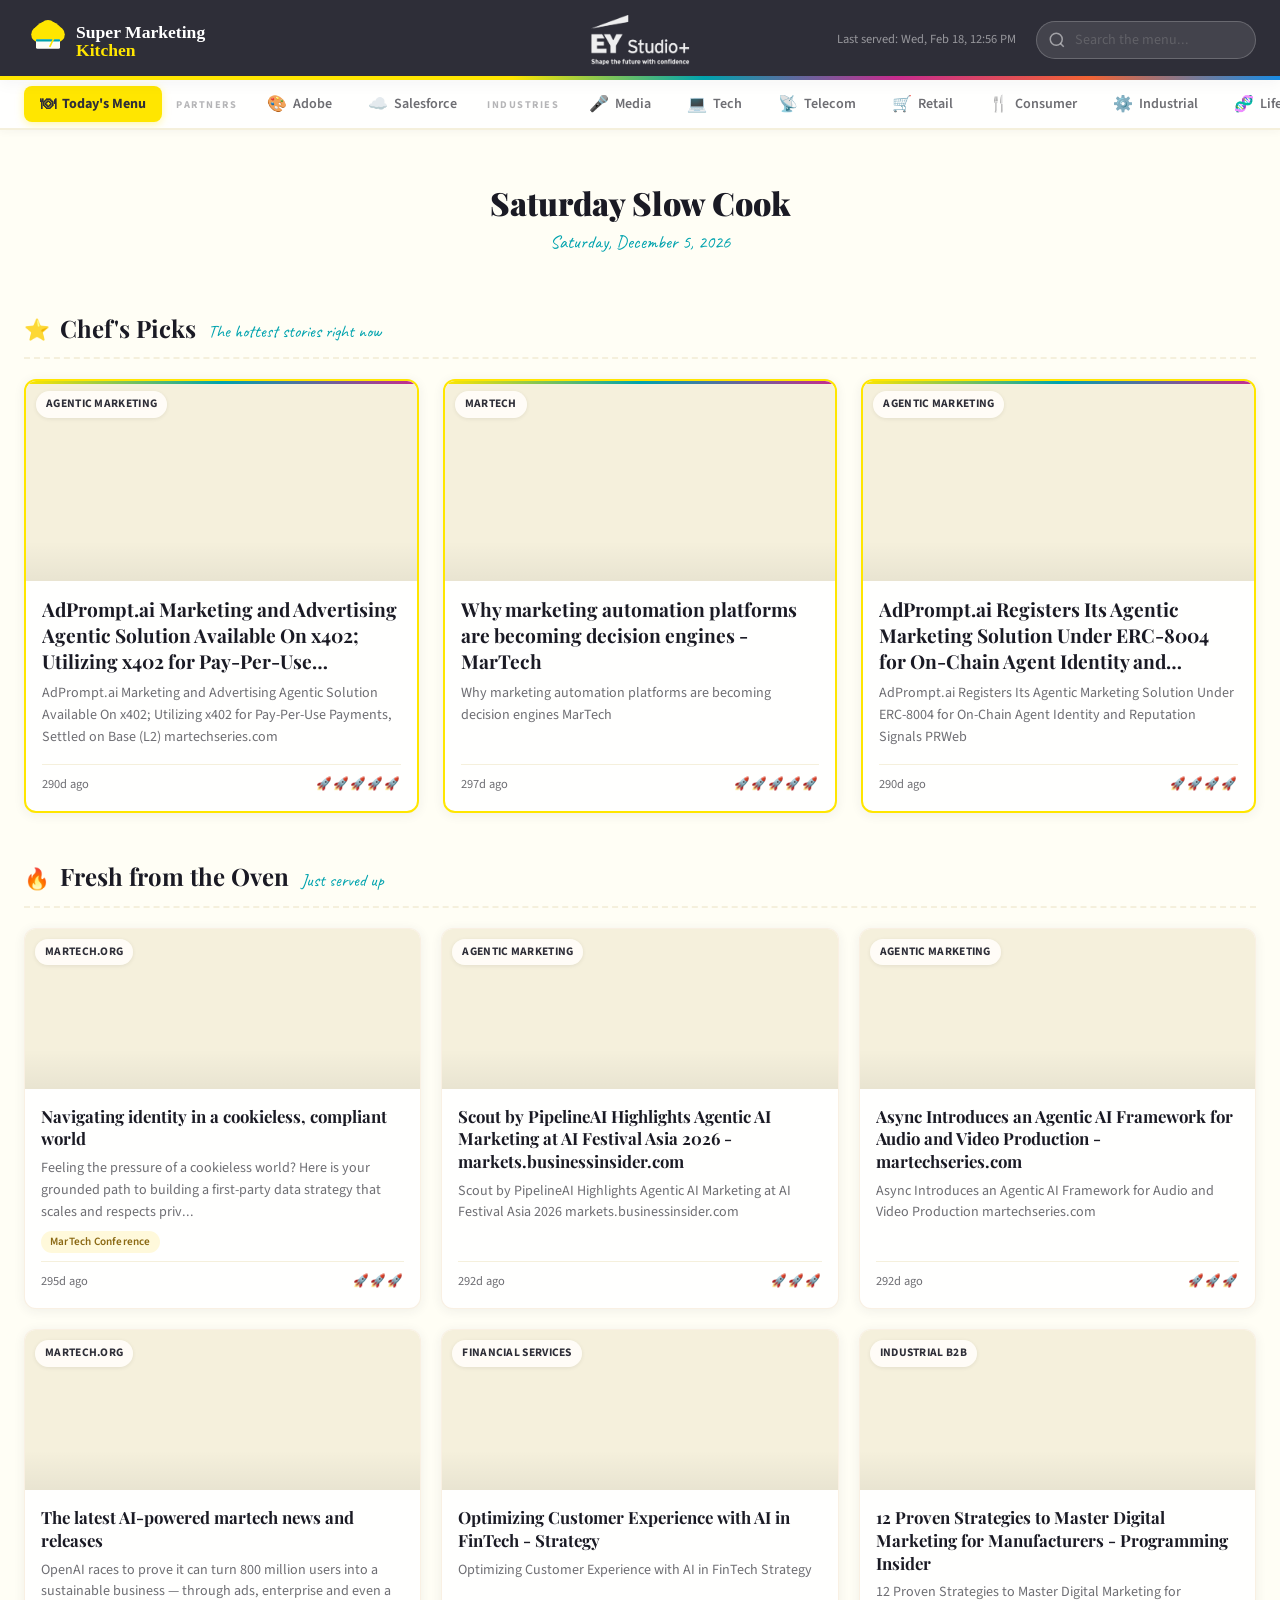
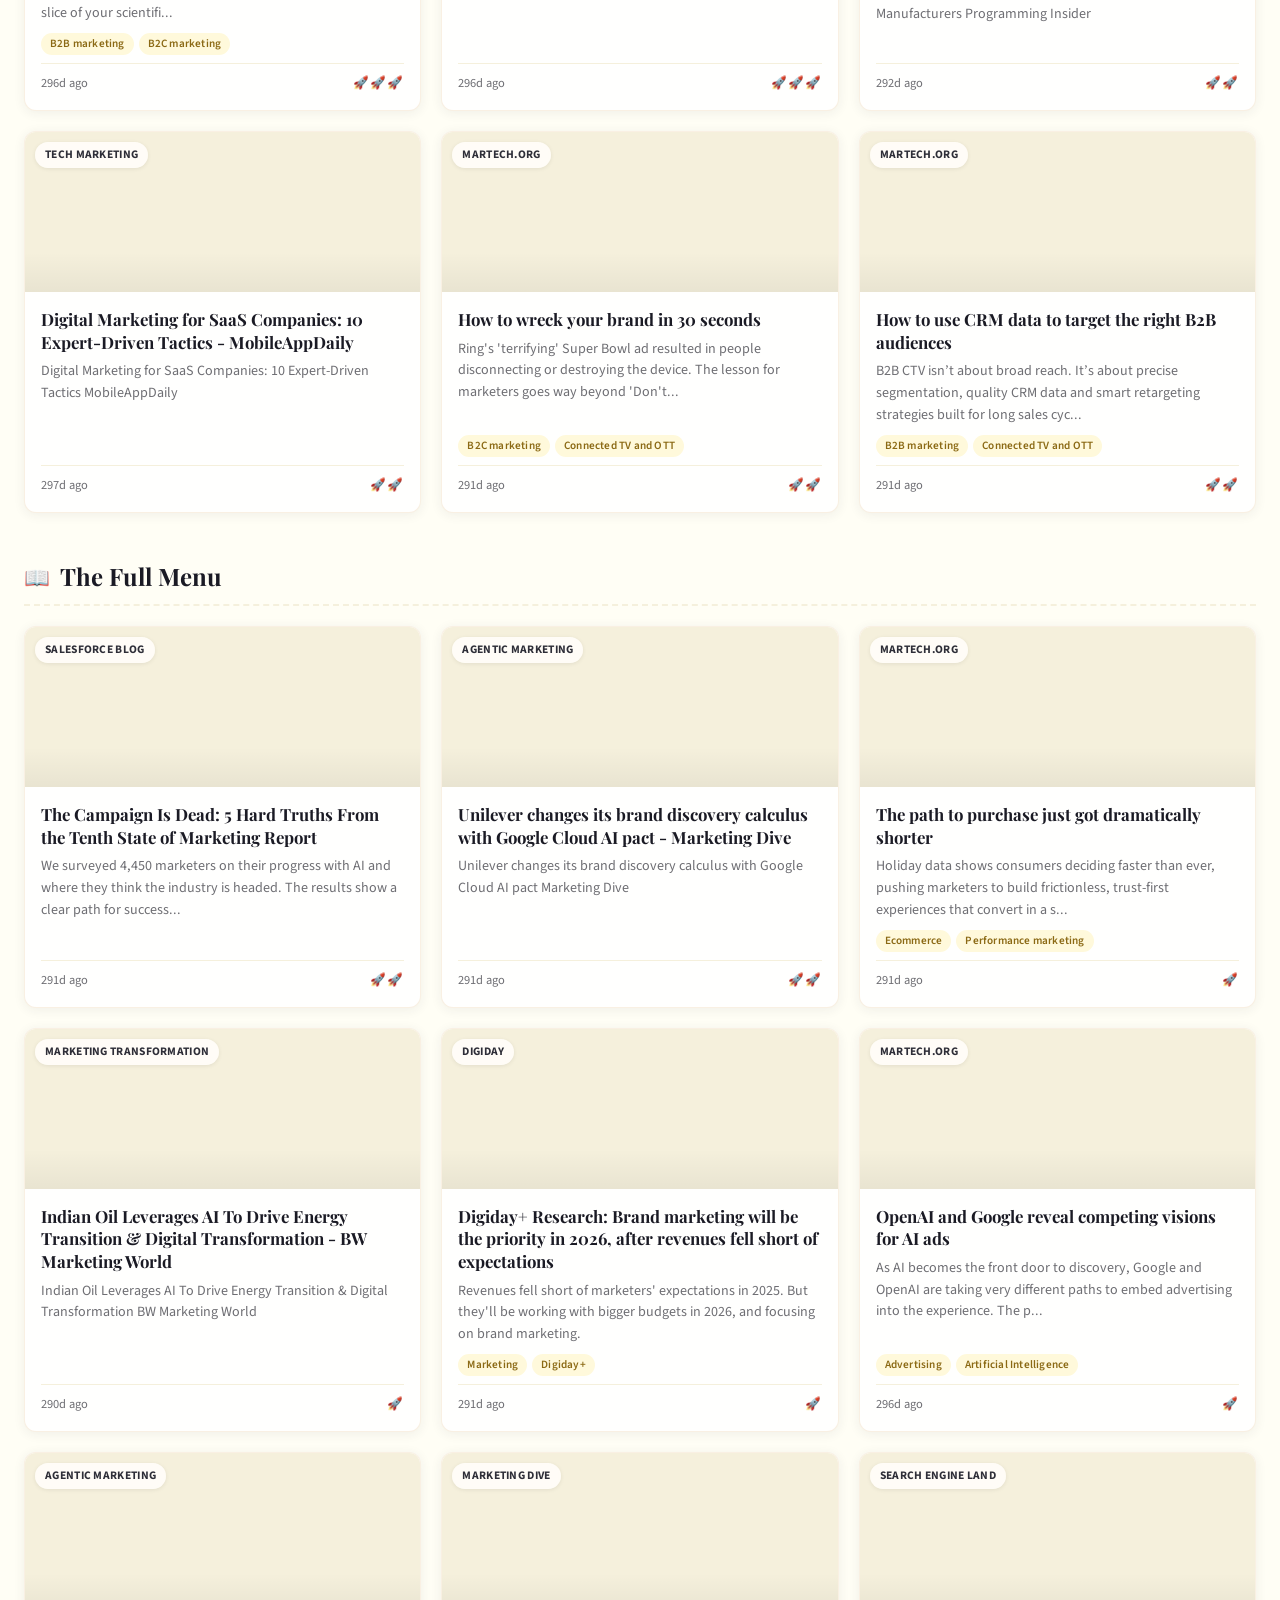
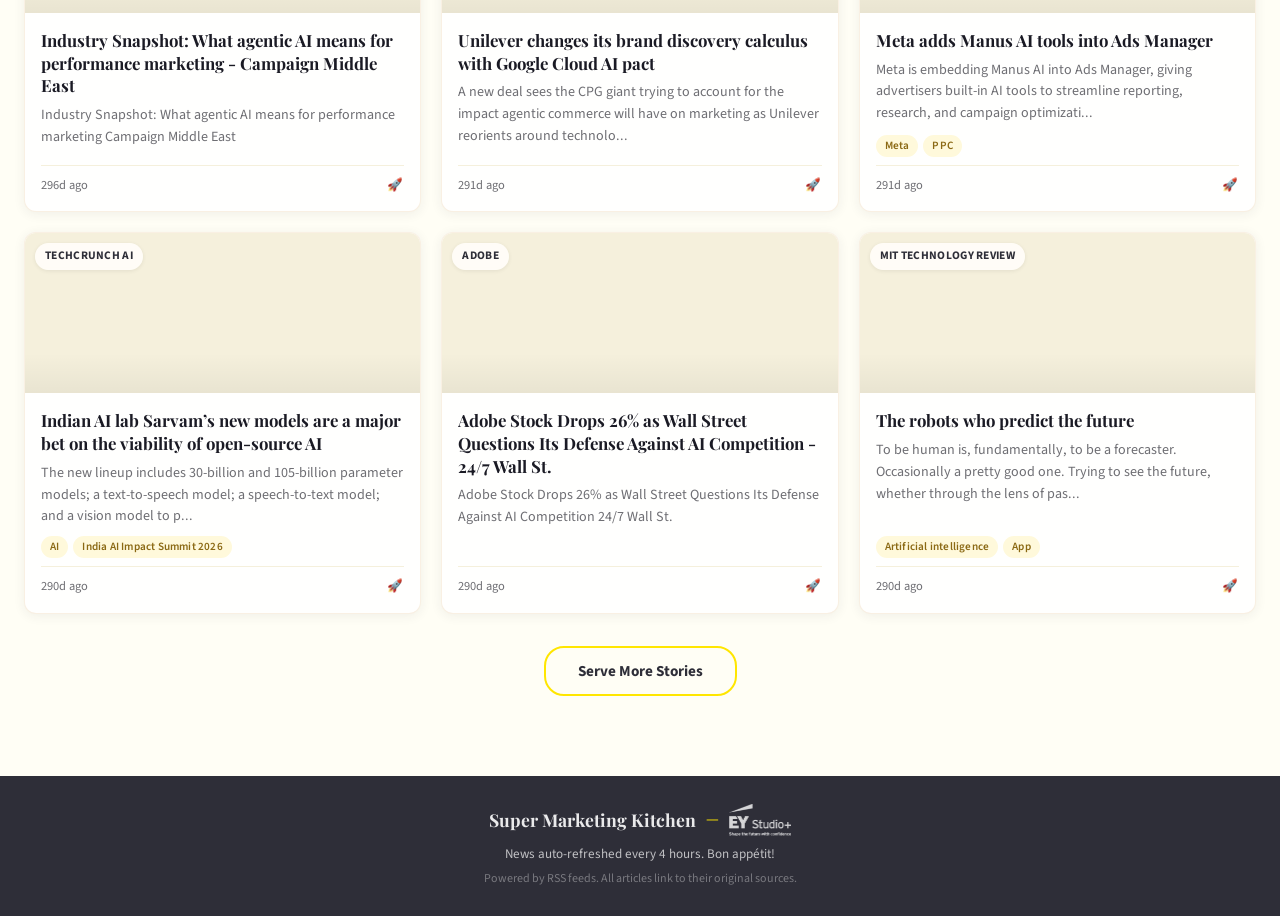
==== index.html @ 3d237e2d "Add EY Studio+ official logo to header and footer Replace text label with the actual EY Studio+ logo" ====
<!DOCTYPE html>
<html lang="en">
<head>
    <meta charset="UTF-8">
    <meta name="viewport" content="width=device-width, initial-scale=1.0">
    <title>Super Marketing Kitchen | EY Studio+ Marketing Transformation</title>
    <meta name="description" content="Fresh marketing, MarTech, AI, and agentic marketing news served daily by EY Studio+.">
    <link rel="stylesheet" href="css/styles.css">
    <link rel="stylesheet" href="css/responsive.css">
    <link rel="icon" href="assets/images/favicon.svg" type="image/svg+xml">
    <link rel="preconnect" href="https://fonts.googleapis.com">
    <link rel="preconnect" href="https://fonts.gstatic.com" crossorigin>
    <link href="https://fonts.googleapis.com/css2?family=Playfair+Display:wght@700;900&family=Source+Sans+3:wght@300;400;600;700&family=Caveat:wght@600&display=swap" rel="stylesheet">
</head>
<body>

    <!-- ─── Header ─── -->
    <header class="kitchen-header">
        <div class="header-inner">
            <div class="logo-area">
                <img src="assets/images/logo.svg" alt="Super Marketing Kitchen" class="logo-img">
            </div>
            <div class="header-center">
                <img src="assets/images/ey-studio-logo.png" alt="EY Studio+ - Shape the future with confidence" class="ey-logo-img">
            </div>
            <div class="header-right">
                <div class="header-meta">
                    <span class="last-updated" id="lastUpdated">Last served: &mdash;</span>
                </div>
                <div class="search-box">
                    <svg class="search-icon" viewBox="0 0 24 24" width="18" height="18" fill="none" stroke="currentColor" stroke-width="2"><circle cx="11" cy="11" r="8"/><line x1="21" y1="21" x2="16.65" y2="16.65"/></svg>
                    <input type="text" id="searchInput" placeholder="Search the menu..." aria-label="Search news">
                </div>
            </div>
        </div>
    </header>

    <!-- ─── Navigation Tabs ─── -->
    <nav class="menu-nav" id="menuNav" role="tablist" aria-label="News sections">
        <div class="nav-scroll-container">
            <button class="menu-tab active" data-tab="main" role="tab" aria-selected="true">
                <span class="tab-icon">&#127869;</span>
                <span class="tab-label">Today's Menu</span>
            </button>

            <div class="tab-divider"><span class="divider-label">Partners</span></div>

            <button class="menu-tab" data-tab="adobe" role="tab" aria-selected="false">
                <span class="tab-icon">&#127912;</span>
                <span class="tab-label">Adobe</span>
            </button>
            <button class="menu-tab" data-tab="salesforce" role="tab" aria-selected="false">
                <span class="tab-icon">&#9729;&#65039;</span>
                <span class="tab-label">Salesforce</span>
            </button>

            <div class="tab-divider"><span class="divider-label">Industries</span></div>

            <button class="menu-tab" data-tab="media" role="tab" aria-selected="false">
                <span class="tab-icon">&#127908;</span>
                <span class="tab-label">Media</span>
            </button>
            <button class="menu-tab" data-tab="tech" role="tab" aria-selected="false">
                <span class="tab-icon">&#128187;</span>
                <span class="tab-label">Tech</span>
            </button>
            <button class="menu-tab" data-tab="telecom" role="tab" aria-selected="false">
                <span class="tab-icon">&#128225;</span>
                <span class="tab-label">Telecom</span>
            </button>
            <button class="menu-tab" data-tab="retail" role="tab" aria-selected="false">
                <span class="tab-icon">&#128722;</span>
                <span class="tab-label">Retail</span>
            </button>
            <button class="menu-tab" data-tab="consumer" role="tab" aria-selected="false">
                <span class="tab-icon">&#127860;</span>
                <span class="tab-label">Consumer</span>
            </button>
            <button class="menu-tab" data-tab="industrial" role="tab" aria-selected="false">
                <span class="tab-icon">&#9881;&#65039;</span>
                <span class="tab-label">Industrial</span>
            </button>
            <button class="menu-tab" data-tab="lifesciences" role="tab" aria-selected="false">
                <span class="tab-icon">&#129516;</span>
                <span class="tab-label">Life Sciences</span>
            </button>
            <button class="menu-tab" data-tab="financial" role="tab" aria-selected="false">
                <span class="tab-icon">&#127974;</span>
                <span class="tab-label">Financial Services</span>
            </button>
        </div>
    </nav>

    <!-- ─── Main Content ─── -->
    <main class="kitchen-main" id="mainContent">
        <!-- Loading State -->
        <div class="loading-state" id="loadingState">
            <div class="loading-animation">
                <div class="pot">
                    <div class="pot-body"></div>
                    <div class="steam steam-1"></div>
                    <div class="steam steam-2"></div>
                    <div class="steam steam-3"></div>
                </div>
                <p class="loading-text">Preparing your news...</p>
            </div>
        </div>

        <!-- Tab Content Panels -->
        <div class="tab-content active" id="content-main" role="tabpanel"></div>
        <div class="tab-content" id="content-media" role="tabpanel"></div>
        <div class="tab-content" id="content-tech" role="tabpanel"></div>
        <div class="tab-content" id="content-telecom" role="tabpanel"></div>
        <div class="tab-content" id="content-retail" role="tabpanel"></div>
        <div class="tab-content" id="content-consumer" role="tabpanel"></div>
        <div class="tab-content" id="content-industrial" role="tabpanel"></div>
        <div class="tab-content" id="content-lifesciences" role="tabpanel"></div>
        <div class="tab-content" id="content-financial" role="tabpanel"></div>
        <div class="tab-content" id="content-adobe" role="tabpanel"></div>
        <div class="tab-content" id="content-salesforce" role="tabpanel"></div>
    </main>

    <!-- ─── Footer ─── -->
    <footer class="kitchen-footer">
        <div class="footer-inner">
            <div class="footer-brand">
                <span class="footer-logo-text">Super Marketing Kitchen</span>
                <span class="footer-divider">&mdash;</span>
                <img src="assets/images/ey-studio-logo.png" alt="EY Studio+" class="footer-ey-logo">
            </div>
            <p class="footer-meta">News auto-refreshed every 4 hours. Bon app&eacute;tit!</p>
            <p class="footer-disclaimer">Powered by RSS feeds. All articles link to their original sources.</p>
        </div>
    </footer>

    <!-- Scripts -->
    <script src="js/news-loader.js"></script>
    <script src="js/news-renderer.js"></script>
    <script src="js/tab-navigation.js"></script>
    <script src="js/search-filter.js"></script>
    <script src="js/app.js"></script>
</body>
</html>
---- css/styles.css ----
/* ═══════════════════════════════════════════════
   THE MARKETING KITCHEN - Design System
   EY Studio+ Marketing Transformation
   ═══════════════════════════════════════════════ */

/* ─── CSS Variables ─── */
:root {
    /* EY Studio+ Multi-Color Palette (Yellow Dominant) */
    --color-ey-yellow:       #FFE600;
    --color-ey-yellow-dark:  #E6CF00;
    --color-ey-yellow-light: #FFF176;
    --color-ey-teal:         #00A3AE;
    --color-ey-magenta:      #C72C8E;
    --color-ey-orange:       #F26334;
    --color-ey-blue:         #188CE5;
    --color-ey-green:        #2CC84D;

    /* Primary (Yellow-led) */
    --color-primary:         #FFE600;
    --color-primary-dark:    #D4BF00;
    --color-primary-hover:   #FFF44F;
    --color-accent:          #F26334;
    --color-accent-alt:      #00A3AE;
    --color-highlight:       #C72C8E;

    /* Neutrals */
    --color-cream:           #FFFEF5;
    --color-cream-dark:      #F5F0DC;
    --color-warm-white:      #FFFFFE;
    --color-warm-gray:       #6E6E73;
    --color-dark:            #2E2E38;
    --color-espresso:        #1A1A24;

    /* EY Dark */
    --color-ey-dark:         #2E2E38;

    /* Functional */
    --color-tag-bg:          #FFF9DB;
    --color-tag-text:        #8B6914;
    --color-tag-teal-bg:     #E0F7F8;
    --color-tag-teal-text:   #007A83;
    --color-tag-magenta-bg:  #FCE4F2;
    --color-tag-magenta-text:#9B1F6E;

    /* Shadows */
    --shadow-card:           0 2px 12px rgba(46, 46, 56, 0.07);
    --shadow-card-hover:     0 8px 28px rgba(46, 46, 56, 0.14);
    --shadow-header:         0 2px 16px rgba(46, 46, 56, 0.05);

    /* Radii */
    --radius-card:           12px;
    --radius-tag:            20px;
    --radius-btn:            8px;

    /* Fonts */
    --font-display:          'Playfair Display', Georgia, 'Times New Roman', serif;
    --font-body:             'Source Sans 3', 'Segoe UI', Roboto, sans-serif;
    --font-accent:           'Caveat', cursive;

    /* Layout */
    --max-width:             1280px;
    --header-height:         80px;
    --nav-height:            52px;
}

/* ─── Reset & Base ─── */
*, *::before, *::after {
    box-sizing: border-box;
    margin: 0;
    padding: 0;
}

html {
    scroll-behavior: smooth;
}

body {
    font-family: var(--font-body);
    font-size: 16px;
    line-height: 1.6;
    color: var(--color-dark);
    background-color: var(--color-cream);
    min-height: 100vh;
    display: flex;
    flex-direction: column;
    -webkit-font-smoothing: antialiased;
    -moz-osx-font-smoothing: grayscale;
}

h1, h2, h3, h4 {
    font-family: var(--font-display);
    font-weight: 700;
    color: var(--color-espresso);
    line-height: 1.3;
}

a {
    color: var(--color-accent);
    text-decoration: none;
}

a:hover {
    text-decoration: underline;
}

img {
    max-width: 100%;
    height: auto;
}

/* ═══════════════════════════════════════════════
   HEADER
   ═══════════════════════════════════════════════ */
.kitchen-header {
    background: var(--color-ey-dark);
    color: white;
    box-shadow: var(--shadow-header);
    position: relative;
    z-index: 200;
}

.kitchen-header::after {
    content: '';
    position: absolute;
    bottom: 0;
    left: 0;
    right: 0;
    height: 4px;
    background: linear-gradient(90deg,
        var(--color-ey-yellow) 0%,
        var(--color-ey-yellow) 40%,
        var(--color-ey-teal) 55%,
        var(--color-ey-magenta) 70%,
        var(--color-ey-orange) 85%,
        var(--color-ey-blue) 100%
    );
}

.header-inner {
    max-width: var(--max-width);
    margin: 0 auto;
    padding: 16px 24px;
    display: flex;
    align-items: center;
    justify-content: space-between;
    gap: 24px;
    position: relative;
}

.logo-area {
    display: flex;
    align-items: center;
    gap: 14px;
    flex-shrink: 0;
}

.logo-img {
    height: 48px;
    width: auto;
}

.site-title {
    font-size: 1.6rem;
    font-weight: 900;
    color: var(--color-ey-yellow);
    letter-spacing: -0.5px;
    white-space: nowrap;
}

.header-center {
    position: absolute;
    left: 50%;
    transform: translateX(-50%);
    display: flex;
    align-items: center;
}

.ey-logo-img {
    height: 50px;
    width: auto;
    filter: brightness(0) invert(1);
    opacity: 0.92;
}

.header-right {
    display: flex;
    align-items: center;
    gap: 20px;
    flex-shrink: 0;
    margin-left: auto;
}

.daily-tagline {
    font-family: var(--font-accent);
    font-size: 1.15rem;
    color: var(--color-ey-yellow-light);
    white-space: nowrap;
}

.header-meta {
    display: flex;
    align-items: center;
}

.last-updated {
    font-size: 0.78rem;
    color: rgba(255, 255, 255, 0.5);
    white-space: nowrap;
}

/* Search Box */
.search-box {
    position: relative;
    display: flex;
    align-items: center;
}

.search-icon {
    position: absolute;
    left: 12px;
    color: var(--color-warm-gray);
    pointer-events: none;
}

.search-box input {
    font-family: var(--font-body);
    font-size: 0.88rem;
    padding: 8px 14px 8px 38px;
    border: 2px solid var(--color-cream-dark);
    border-radius: var(--radius-tag);
    background: var(--color-cream);
    color: white;
    width: 220px;
    outline: none;
    transition: border-color 0.2s ease, width 0.2s ease;
}

.search-box input {
    background: rgba(255, 255, 255, 0.1);
    border: 1.5px solid rgba(255, 255, 255, 0.2);
    color: white;
}

.search-box input:focus {
    border-color: var(--color-ey-yellow);
    background: rgba(255, 255, 255, 0.15);
    width: 280px;
}

.search-box input::placeholder {
    color: rgba(255, 255, 255, 0.5);
}

.search-icon {
    color: rgba(255, 255, 255, 0.5);
}

.search-box input::placeholder {
    color: var(--color-warm-gray);
    opacity: 0.7;
}

/* ═══════════════════════════════════════════════
   TAB NAVIGATION
   ═══════════════════════════════════════════════ */
.menu-nav {
    background: var(--color-warm-white);
    border-bottom: 2px solid var(--color-cream-dark);
    position: sticky;
    top: 0;
    z-index: 100;
    box-shadow: 0 2px 8px rgba(46, 46, 56, 0.04);
}

.nav-scroll-container {
    max-width: var(--max-width);
    margin: 0 auto;
    display: flex;
    align-items: center;
    gap: 4px;
    padding: 6px 24px;
    overflow-x: auto;
    -webkit-overflow-scrolling: touch;
    scrollbar-width: thin;
    scrollbar-color: var(--color-cream-dark) transparent;
}

.nav-scroll-container::-webkit-scrollbar {
    height: 4px;
}

.nav-scroll-container::-webkit-scrollbar-track {
    background: transparent;
}

.nav-scroll-container::-webkit-scrollbar-thumb {
    background: var(--color-cream-dark);
    border-radius: 2px;
}

.menu-tab {
    display: flex;
    align-items: center;
    gap: 6px;
    padding: 8px 16px;
    border: none;
    background: transparent;
    font-family: var(--font-body);
    font-size: 0.88rem;
    font-weight: 600;
    color: var(--color-warm-gray);
    cursor: pointer;
    white-space: nowrap;
    border-radius: var(--radius-btn);
    transition: all 0.2s ease;
    flex-shrink: 0;
}

.menu-tab:hover {
    background: var(--color-cream-dark);
    color: var(--color-dark);
}

.menu-tab.active {
    background: var(--color-ey-yellow);
    color: var(--color-ey-dark);
    box-shadow: 0 2px 8px rgba(255, 230, 0, 0.35);
    font-weight: 700;
}

.tab-icon {
    font-size: 1rem;
    line-height: 1;
}

.tab-divider {
    padding: 0 10px;
    flex-shrink: 0;
}

.divider-label {
    font-size: 0.65rem;
    text-transform: uppercase;
    letter-spacing: 1.5px;
    color: var(--color-warm-gray);
    opacity: 0.5;
    font-weight: 700;
}

/* ═══════════════════════════════════════════════
   MAIN CONTENT
   ═══════════════════════════════════════════════ */
.kitchen-main {
    max-width: var(--max-width);
    margin: 0 auto;
    padding: 32px 24px;
    flex: 1;
    width: 100%;
}

.tab-content {
    display: none;
}

.tab-content.active {
    display: block;
    animation: fadeIn 0.3s ease;
}

@keyframes fadeIn {
    from { opacity: 0; transform: translateY(8px); }
    to   { opacity: 1; transform: translateY(0); }
}

/* ─── Section Titles ─── */
.menu-section {
    margin-bottom: 48px;
}

.section-header {
    display: flex;
    align-items: baseline;
    gap: 12px;
    margin-bottom: 20px;
    padding-bottom: 12px;
    border-bottom: 2px dashed var(--color-cream-dark);
}

.section-title {
    font-family: var(--font-display);
    font-size: 1.5rem;
    font-weight: 700;
    color: var(--color-espresso);
    display: flex;
    align-items: center;
    gap: 10px;
}

.section-icon {
    font-size: 1.3rem;
}

.section-subtitle {
    font-family: var(--font-accent);
    font-size: 1.1rem;
    color: var(--color-ey-teal);
}

/* ═══════════════════════════════════════════════
   RECIPE CARDS
   ═══════════════════════════════════════════════ */

/* ─── Grids ─── */
.specials-grid {
    display: grid;
    grid-template-columns: repeat(3, 1fr);
    gap: 24px;
}

.news-grid {
    display: grid;
    grid-template-columns: repeat(3, 1fr);
    gap: 20px;
}

/* ─── Card Base ─── */
.recipe-card {
    background: var(--color-warm-white);
    border-radius: var(--radius-card);
    overflow: hidden;
    box-shadow: var(--shadow-card);
    cursor: pointer;
    transition: transform 0.25s ease, box-shadow 0.25s ease;
    display: flex;
    flex-direction: column;
    border: 1px solid rgba(245, 230, 211, 0.6);
    position: relative;
}

.recipe-card:hover {
    transform: translateY(-4px);
    box-shadow: var(--shadow-card-hover);
}

.recipe-card:active {
    transform: translateY(-2px);
}

/* ─── Featured Card ─── */
.recipe-card--featured {
    border: 2px solid var(--color-ey-yellow);
}

.recipe-card--featured .card-image {
    height: 200px;
}

.recipe-card--featured .card-title {
    font-size: 1.2rem;
}

.recipe-card--featured::before {
    content: '';
    position: absolute;
    top: 0;
    left: 0;
    right: 0;
    height: 3px;
    background: linear-gradient(90deg, var(--color-ey-yellow), var(--color-ey-teal), var(--color-ey-magenta));
    z-index: 1;
}

/* ─── Card Image ─── */
.card-image {
    height: 160px;
    background-size: cover;
    background-position: center;
    background-color: var(--color-cream-dark);
    position: relative;
    overflow: hidden;
}

.card-image::after {
    content: '';
    position: absolute;
    bottom: 0;
    left: 0;
    right: 0;
    height: 40px;
    background: linear-gradient(transparent, rgba(0, 0, 0, 0.05));
}

/* Gradient fallback for missing images */
.card-image--gradient {
    display: flex;
    align-items: center;
    justify-content: center;
}

.card-image-initial {
    font-family: var(--font-display);
    font-size: 2.5rem;
    font-weight: 900;
    color: rgba(255, 255, 255, 0.35);
    text-transform: uppercase;
    z-index: 1;
}

/* Source badge */
.card-source-badge {
    position: absolute;
    top: 10px;
    left: 10px;
    background: rgba(255, 253, 249, 0.92);
    backdrop-filter: blur(4px);
    color: var(--color-dark);
    padding: 4px 10px;
    border-radius: var(--radius-tag);
    font-size: 0.72rem;
    font-weight: 700;
    text-transform: uppercase;
    letter-spacing: 0.3px;
    box-shadow: 0 1px 4px rgba(0, 0, 0, 0.08);
    z-index: 2;
}

/* ─── Card Body ─── */
.card-body {
    padding: 16px;
    flex: 1;
    display: flex;
    flex-direction: column;
    gap: 8px;
}

.card-title {
    font-family: var(--font-display);
    font-size: 1.05rem;
    font-weight: 700;
    line-height: 1.35;
    color: var(--color-espresso);
    display: -webkit-box;
    -webkit-line-clamp: 3;
    -webkit-box-orient: vertical;
    overflow: hidden;
}

.card-summary {
    font-size: 0.88rem;
    color: var(--color-warm-gray);
    line-height: 1.55;
    display: -webkit-box;
    -webkit-line-clamp: 3;
    -webkit-box-orient: vertical;
    overflow: hidden;
    flex: 1;
}

/* ─── Card Meta ─── */
.card-meta {
    display: flex;
    justify-content: space-between;
    align-items: center;
    padding-top: 10px;
    border-top: 1px solid var(--color-cream-dark);
    font-size: 0.78rem;
    color: var(--color-warm-gray);
    margin-top: auto;
}

.card-time {
    display: flex;
    align-items: center;
    gap: 4px;
}

.card-spice {
    letter-spacing: 1px;
}

/* ─── Tags ─── */
.card-tags {
    display: flex;
    gap: 5px;
    flex-wrap: wrap;
}

.tag {
    background: var(--color-tag-bg);
    color: var(--color-tag-text);
    padding: 2px 9px;
    border-radius: var(--radius-tag);
    font-size: 0.7rem;
    font-weight: 600;
    letter-spacing: 0.2px;
}

/* ═══════════════════════════════════════════════
   STATES
   ═══════════════════════════════════════════════ */

/* Loading */
.loading-state {
    display: flex;
    flex-direction: column;
    align-items: center;
    justify-content: center;
    padding: 80px 20px;
}

.loading-animation {
    text-align: center;
}

.pot {
    position: relative;
    display: inline-block;
    margin-bottom: 20px;
}

.pot-body {
    width: 60px;
    height: 40px;
    background: var(--color-ey-dark);
    border-radius: 0 0 20px 20px;
    position: relative;
    margin: 0 auto;
}

.pot-body::before {
    content: '';
    position: absolute;
    top: -4px;
    left: -6px;
    right: -6px;
    height: 8px;
    background: var(--color-ey-dark);
    border-radius: 4px;
}

.pot-body::after {
    content: '';
    position: absolute;
    right: -14px;
    top: 6px;
    width: 12px;
    height: 16px;
    border: 3px solid var(--color-ey-dark);
    border-left: none;
    border-radius: 0 8px 8px 0;
}

/* Steam animation */
.steam {
    position: absolute;
    width: 6px;
    height: 20px;
    background: var(--color-cream-dark);
    border-radius: 50%;
    opacity: 0;
    animation: steamRise 2s ease-in-out infinite;
}

.steam-1 {
    left: 18px;
    top: -20px;
    animation-delay: 0s;
}

.steam-2 {
    left: 28px;
    top: -20px;
    animation-delay: 0.5s;
}

.steam-3 {
    left: 38px;
    top: -20px;
    animation-delay: 1s;
}

@keyframes steamRise {
    0%   { opacity: 0; transform: translateY(0) scaleX(1); }
    25%  { opacity: 0.7; }
    50%  { opacity: 0.4; transform: translateY(-20px) scaleX(1.5); }
    100% { opacity: 0; transform: translateY(-40px) scaleX(2); }
}

.loading-text {
    font-family: var(--font-accent);
    font-size: 1.3rem;
    color: var(--color-warm-gray);
}

/* Empty State */
.empty-state {
    text-align: center;
    padding: 80px 20px;
}

.empty-icon {
    font-size: 3rem;
    display: block;
    margin-bottom: 16px;
    opacity: 0.5;
}

.empty-state p {
    font-size: 1.05rem;
    color: var(--color-warm-gray);
    max-width: 400px;
    margin: 0 auto;
}

/* Error State */
.error-state {
    text-align: center;
    padding: 80px 20px;
}

.error-state h2 {
    font-family: var(--font-display);
    font-size: 1.6rem;
    color: var(--color-accent);
    margin-bottom: 8px;
}

.error-state p {
    font-size: 1rem;
    color: var(--color-warm-gray);
    margin-bottom: 20px;
}

.error-state button,
.retry-btn {
    font-family: var(--font-body);
    font-size: 0.9rem;
    font-weight: 600;
    padding: 10px 24px;
    border: 2px solid var(--color-ey-yellow);
    background: transparent;
    color: var(--color-dark);
    border-radius: var(--radius-btn);
    cursor: pointer;
    transition: all 0.2s ease;
}

.error-state button:hover,
.retry-btn:hover {
    background: var(--color-ey-yellow);
    color: var(--color-ey-dark);
}

/* ═══════════════════════════════════════════════
   LOAD MORE BUTTON
   ═══════════════════════════════════════════════ */
.load-more-btn {
    display: block;
    margin: 32px auto 0;
    font-family: var(--font-body);
    font-size: 0.95rem;
    font-weight: 700;
    padding: 12px 32px;
    border: 2px solid var(--color-ey-yellow);
    background: transparent;
    color: var(--color-dark);
    border-radius: var(--radius-tag);
    cursor: pointer;
    transition: all 0.2s ease;
}

.load-more-btn:hover {
    background: var(--color-ey-yellow);
    color: var(--color-ey-dark);
    box-shadow: 0 4px 16px rgba(255, 230, 0, 0.35);
}

/* ═══════════════════════════════════════════════
   SEARCH RESULTS OVERLAY
   ═══════════════════════════════════════════════ */
.search-results-header {
    display: flex;
    align-items: center;
    justify-content: space-between;
    margin-bottom: 24px;
    padding: 12px 16px;
    background: var(--color-warm-white);
    border-radius: var(--radius-btn);
    border-left: 4px solid var(--color-ey-yellow);
}

.search-results-header h2 {
    font-size: 1.1rem;
    font-weight: 600;
    font-family: var(--font-body);
    color: var(--color-ey-dark);
}

.search-results-header span {
    color: var(--color-ey-teal);
    font-weight: 700;
}

.clear-search-btn {
    font-family: var(--font-body);
    font-size: 0.82rem;
    font-weight: 600;
    padding: 6px 14px;
    border: 1px solid var(--color-cream-dark);
    background: var(--color-cream);
    color: var(--color-warm-gray);
    border-radius: var(--radius-tag);
    cursor: pointer;
    transition: all 0.15s ease;
}

.clear-search-btn:hover {
    border-color: var(--color-highlight);
    color: var(--color-highlight);
}

/* Highlight matched text */
mark {
    background: rgba(245, 200, 66, 0.35);
    color: inherit;
    padding: 1px 2px;
    border-radius: 2px;
}

/* ═══════════════════════════════════════════════
   FOOTER
   ═══════════════════════════════════════════════ */
.kitchen-footer {
    background: var(--color-ey-dark);
    color: rgba(255, 255, 255, 0.7);
    margin-top: auto;
}

.footer-inner {
    max-width: var(--max-width);
    margin: 0 auto;
    padding: 28px 24px;
    text-align: center;
}

.footer-brand {
    display: flex;
    align-items: center;
    justify-content: center;
    gap: 10px;
    margin-bottom: 8px;
    flex-wrap: wrap;
}

.footer-logo-text {
    font-family: var(--font-display);
    font-size: 1.1rem;
    font-weight: 700;
    color: rgba(255, 255, 255, 0.9);
}

.footer-divider {
    color: var(--color-ey-yellow);
}

.footer-ey {
    font-size: 0.85rem;
    font-weight: 600;
    color: var(--color-ey-yellow);
}

.footer-ey-logo {
    height: 32px;
    width: auto;
    filter: brightness(0) invert(1);
    opacity: 0.8;
    vertical-align: middle;
}

.footer-meta {
    font-size: 0.82rem;
    margin-bottom: 4px;
}

.footer-disclaimer {
    font-size: 0.75rem;
    opacity: 0.5;
}

/* ═══════════════════════════════════════════════
   UTILITY CLASSES
   ═══════════════════════════════════════════════ */
.sr-only {
    position: absolute;
    width: 1px;
    height: 1px;
    padding: 0;
    margin: -1px;
    overflow: hidden;
    clip: rect(0, 0, 0, 0);
    white-space: nowrap;
    border: 0;
}

/* Day-of-week hero banner on main tab */
.daily-hero {
    text-align: center;
    margin-bottom: 36px;
    padding: 20px;
}

.daily-hero-title {
    font-family: var(--font-display);
    font-size: 2rem;
    font-weight: 900;
    color: var(--color-espresso);
    margin-bottom: 4px;
}

.daily-hero-date {
    font-family: var(--font-accent);
    font-size: 1.15rem;
    color: var(--color-ey-teal);
}
---- css/responsive.css ----
/* ═══════════════════════════════════════════════
   THE MARKETING KITCHEN - Responsive Styles
   ═══════════════════════════════════════════════ */

/* ─── Large Desktop (1280px+) ─── */
/* Default styles handle this */

/* ─── Desktop (1024px - 1279px) ─── */
@media (max-width: 1279px) {
    .specials-grid {
        gap: 20px;
    }

    .news-grid {
        gap: 16px;
    }
}

/* ─── Tablet (768px - 1023px) ─── */
@media (max-width: 1023px) {
    .header-inner {
        padding: 12px 20px;
    }

    .logo-img {
        height: 40px;
    }

    .ey-logo-img {
        height: 40px;
    }

    .site-title {
        font-size: 1.3rem;
    }

    .daily-tagline {
        display: none;
    }

    .specials-grid {
        grid-template-columns: repeat(2, 1fr);
        gap: 18px;
    }

    .specials-grid .recipe-card:nth-child(3) {
        grid-column: 1 / -1;
    }

    .specials-grid .recipe-card:nth-child(3) .card-image {
        height: 180px;
    }

    .news-grid {
        grid-template-columns: repeat(2, 1fr);
        gap: 16px;
    }

    .kitchen-main {
        padding: 24px 20px;
    }

    .daily-hero-title {
        font-size: 1.6rem;
    }
}

/* ─── Small Tablet / Large Phone (640px - 767px) ─── */
@media (max-width: 767px) {
    .header-inner {
        flex-direction: column;
        gap: 12px;
        padding: 12px 16px;
    }

    .logo-area {
        width: 100%;
        justify-content: center;
    }

    .header-center {
        position: static;
        transform: none;
    }

    .ey-logo-img {
        height: 36px;
    }

    .header-right {
        width: 100%;
        justify-content: center;
        flex-wrap: wrap;
        gap: 12px;
    }

    .search-box input {
        width: 200px;
    }

    .search-box input:focus {
        width: 240px;
    }

    .nav-scroll-container {
        padding: 6px 16px;
    }

    .menu-tab {
        padding: 7px 12px;
        font-size: 0.82rem;
    }

    .tab-icon {
        font-size: 0.9rem;
    }

    .specials-grid {
        grid-template-columns: 1fr;
        gap: 16px;
    }

    .specials-grid .recipe-card:nth-child(3) {
        grid-column: auto;
    }

    .news-grid {
        grid-template-columns: repeat(2, 1fr);
        gap: 14px;
    }

    .kitchen-main {
        padding: 20px 16px;
    }

    .menu-section {
        margin-bottom: 36px;
    }

    .section-title {
        font-size: 1.3rem;
    }

    .daily-hero-title {
        font-size: 1.4rem;
    }

    .card-image {
        height: 140px;
    }

    .recipe-card--featured .card-image {
        height: 170px;
    }
}

/* ─── Mobile (< 640px) ─── */
@media (max-width: 639px) {
    .site-title {
        font-size: 1.15rem;
    }

    .site-subtitle {
        font-size: 0.7rem;
    }

    .logo-img {
        height: 36px;
    }

    .ey-logo-img {
        height: 30px;
    }

    .search-box input {
        width: 180px;
        font-size: 0.82rem;
        padding: 7px 12px 7px 34px;
    }

    .search-box input:focus {
        width: 220px;
    }

    .news-grid {
        grid-template-columns: 1fr;
    }

    .card-image {
        height: 160px;
    }

    .recipe-card--featured .card-image {
        height: 180px;
    }

    .recipe-card--featured .card-title {
        font-size: 1.1rem;
    }

    .card-body {
        padding: 14px;
    }

    .card-title {
        font-size: 1rem;
    }

    .card-summary {
        font-size: 0.85rem;
    }

    .section-title {
        font-size: 1.15rem;
    }

    .section-header {
        flex-direction: column;
        gap: 4px;
    }

    .daily-hero {
        padding: 12px;
        margin-bottom: 24px;
    }

    .daily-hero-title {
        font-size: 1.25rem;
    }

    .daily-hero-date {
        font-size: 1rem;
    }

    .load-more-btn {
        width: 100%;
        padding: 14px;
    }

    .footer-brand {
        flex-direction: column;
        gap: 4px;
    }

    .footer-divider {
        display: none;
    }

    .search-results-header {
        flex-direction: column;
        gap: 8px;
        text-align: center;
    }
}
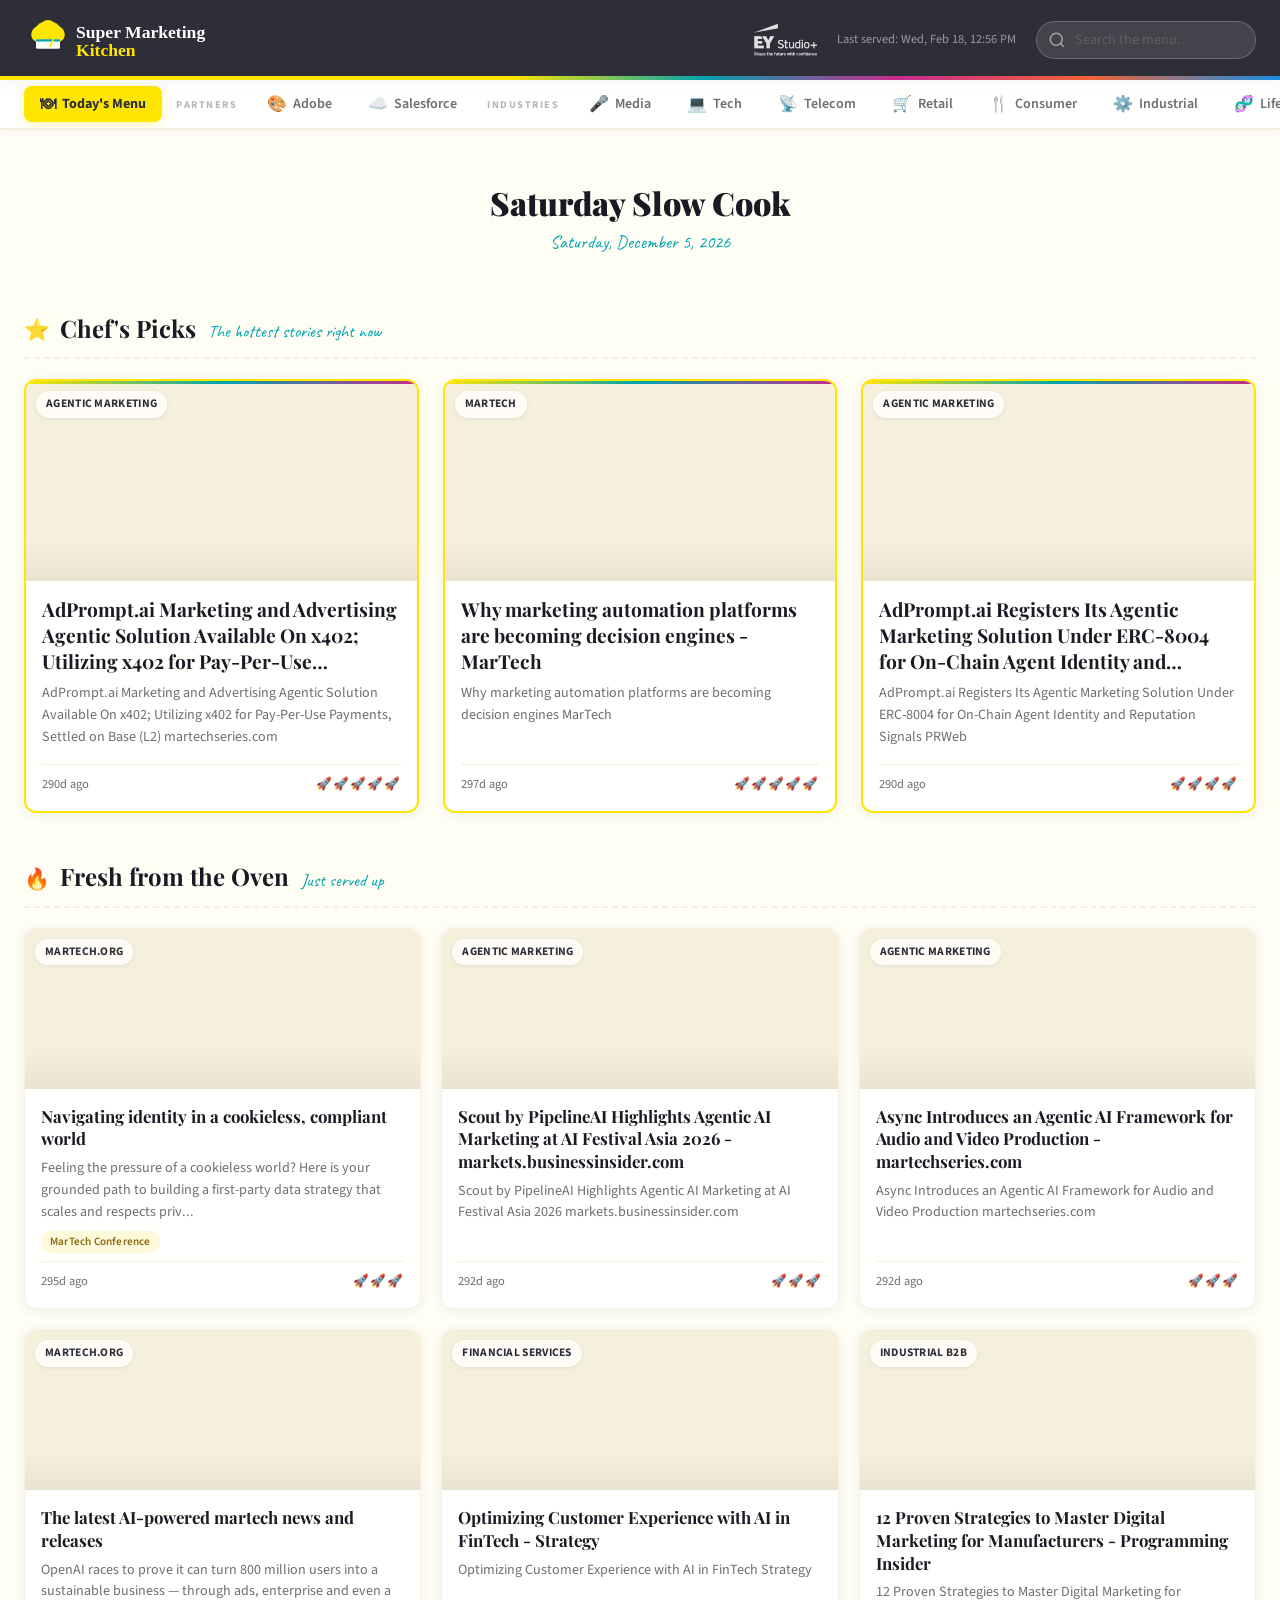
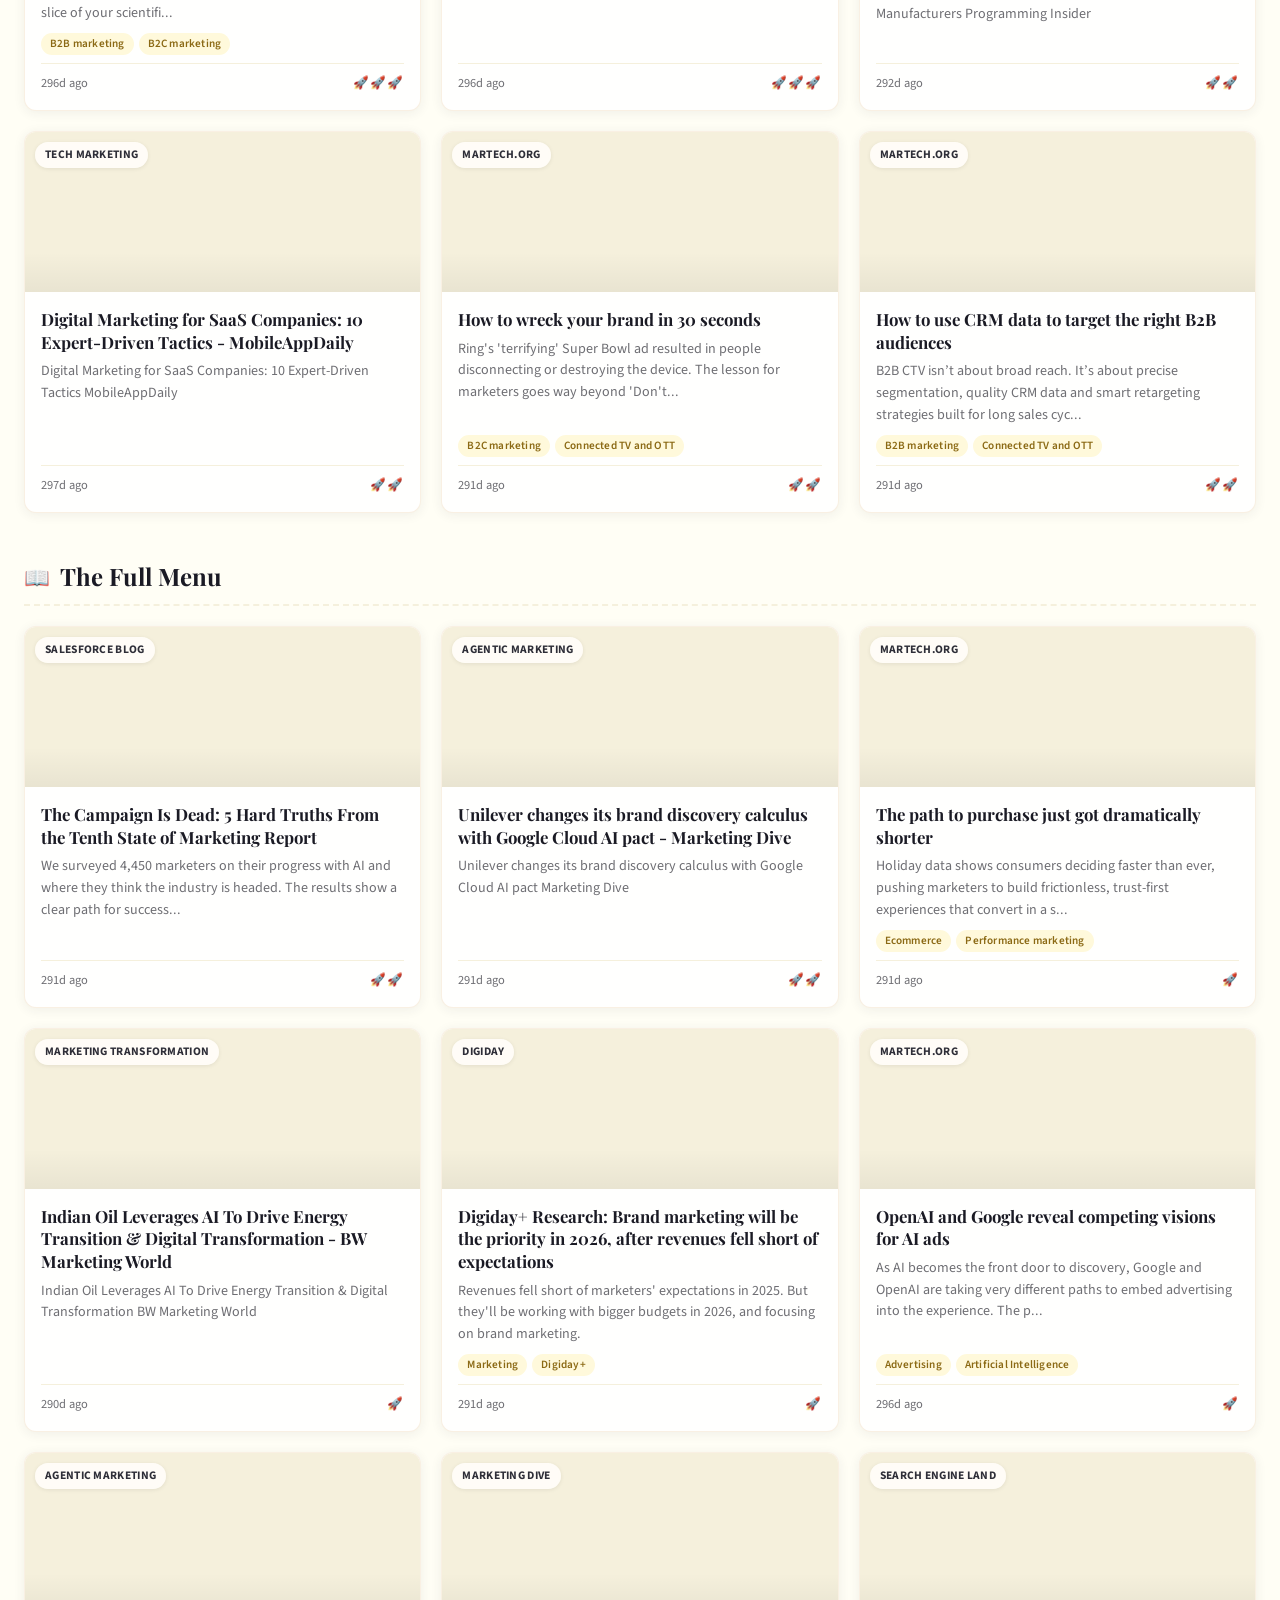
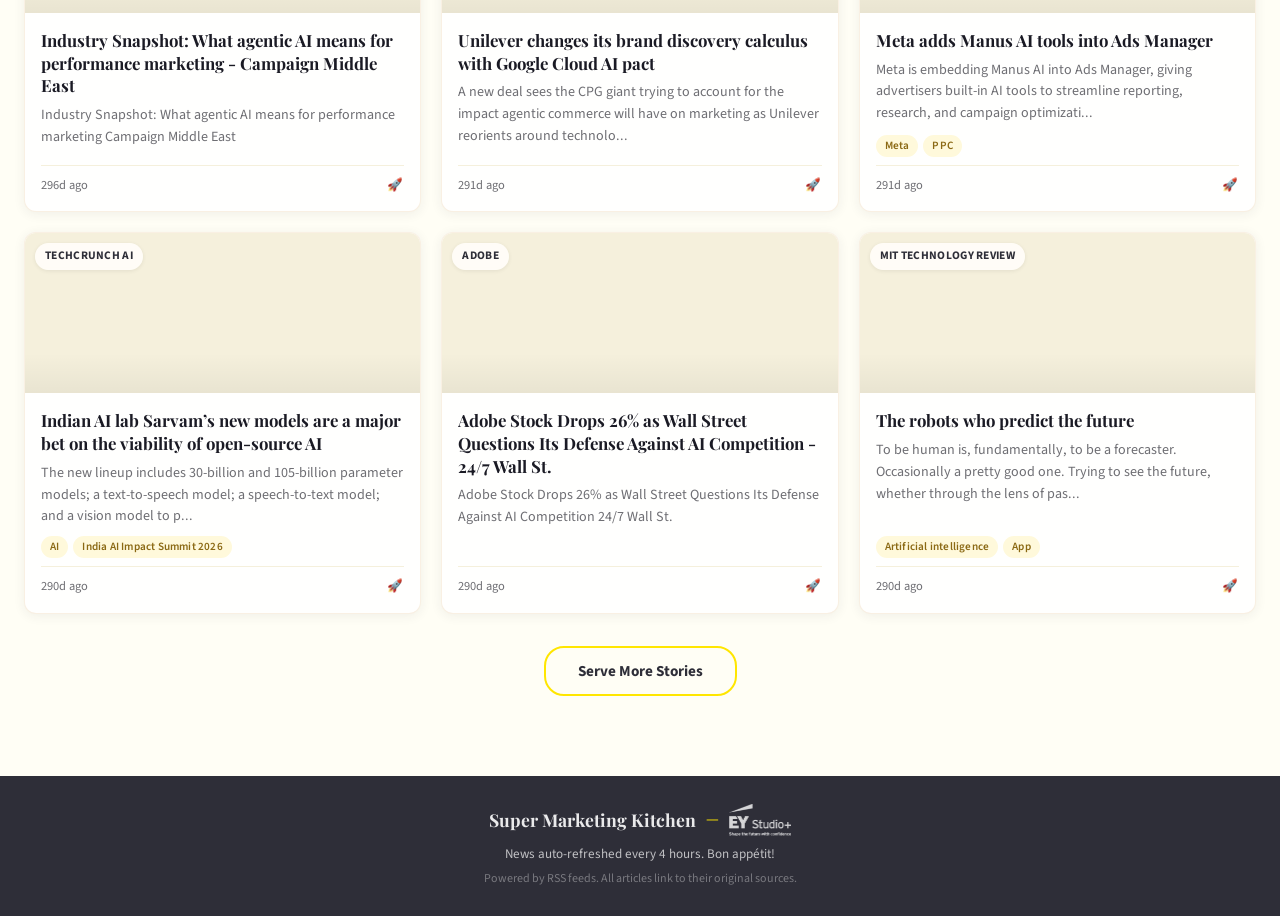
==== commit 0bb10e0d: "Move EY Studio+ logo to right side of header, make it smaller Repositioned from absolute-centered to" ====
--- a/index.html
+++ b/index.html
@@ -20,10 +20,8 @@
             <div class="logo-area">
                 <img src="assets/images/logo.svg" alt="Super Marketing Kitchen" class="logo-img">
             </div>
-            <div class="header-center">
+            <div class="header-right">
                 <img src="assets/images/ey-studio-logo.png" alt="EY Studio+ - Shape the future with confidence" class="ey-logo-img">
-            </div>
-            <div class="header-right">
                 <div class="header-meta">
                     <span class="last-updated" id="lastUpdated">Last served: &mdash;</span>
                 </div>
--- a/css/styles.css
+++ b/css/styles.css
@@ -167,19 +167,11 @@
     white-space: nowrap;
 }
 
-.header-center {
-    position: absolute;
-    left: 50%;
-    transform: translateX(-50%);
-    display: flex;
-    align-items: center;
-}
-
 .ey-logo-img {
-    height: 50px;
+    height: 32px;
     width: auto;
     filter: brightness(0) invert(1);
-    opacity: 0.92;
+    opacity: 0.85;
 }
 
 .header-right {
--- a/css/responsive.css
+++ b/css/responsive.css
@@ -27,7 +27,7 @@
     }
 
     .ey-logo-img {
-        height: 40px;
+        height: 28px;
     }
 
     .site-title {
@@ -78,13 +78,8 @@
         justify-content: center;
     }
 
-    .header-center {
-        position: static;
-        transform: none;
-    }
-
     .ey-logo-img {
-        height: 36px;
+        height: 26px;
     }
 
     .header-right {
@@ -169,7 +164,7 @@
     }
 
     .ey-logo-img {
-        height: 30px;
+        height: 22px;
     }
 
     .search-box input {
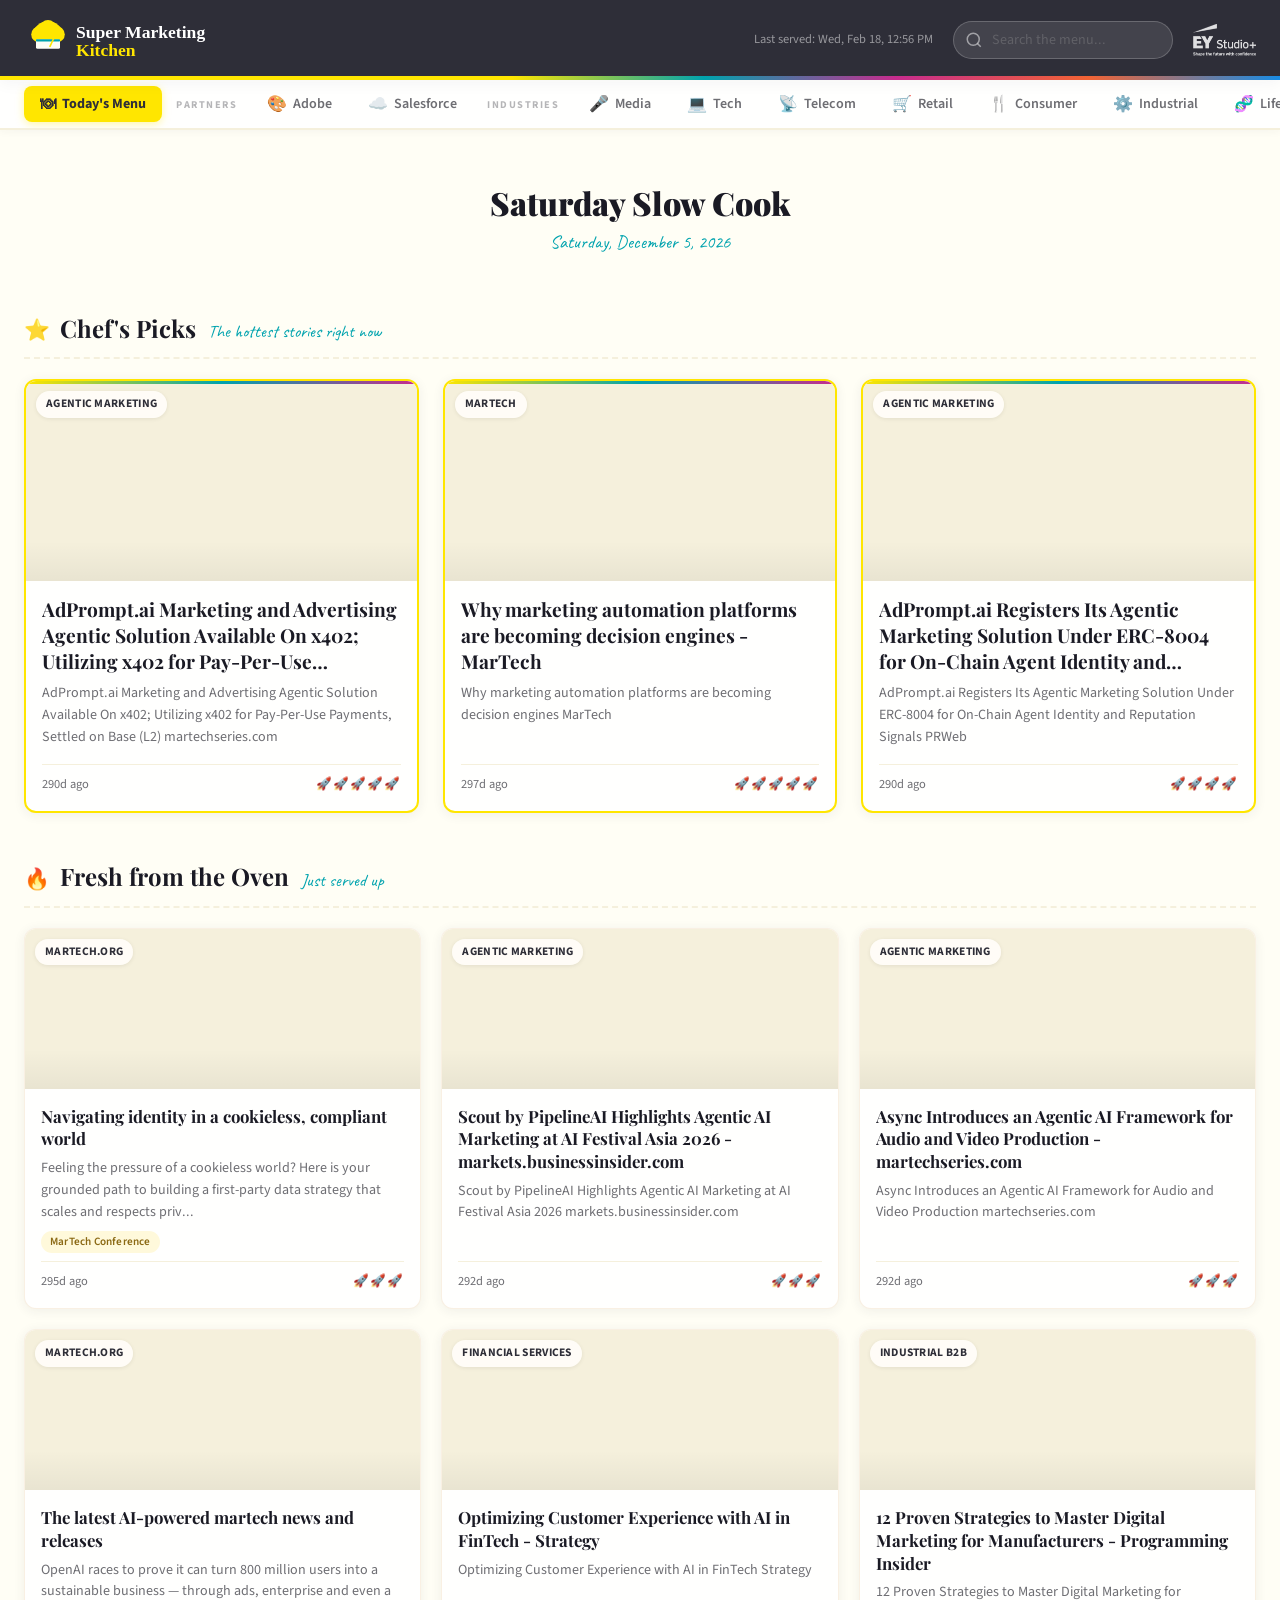
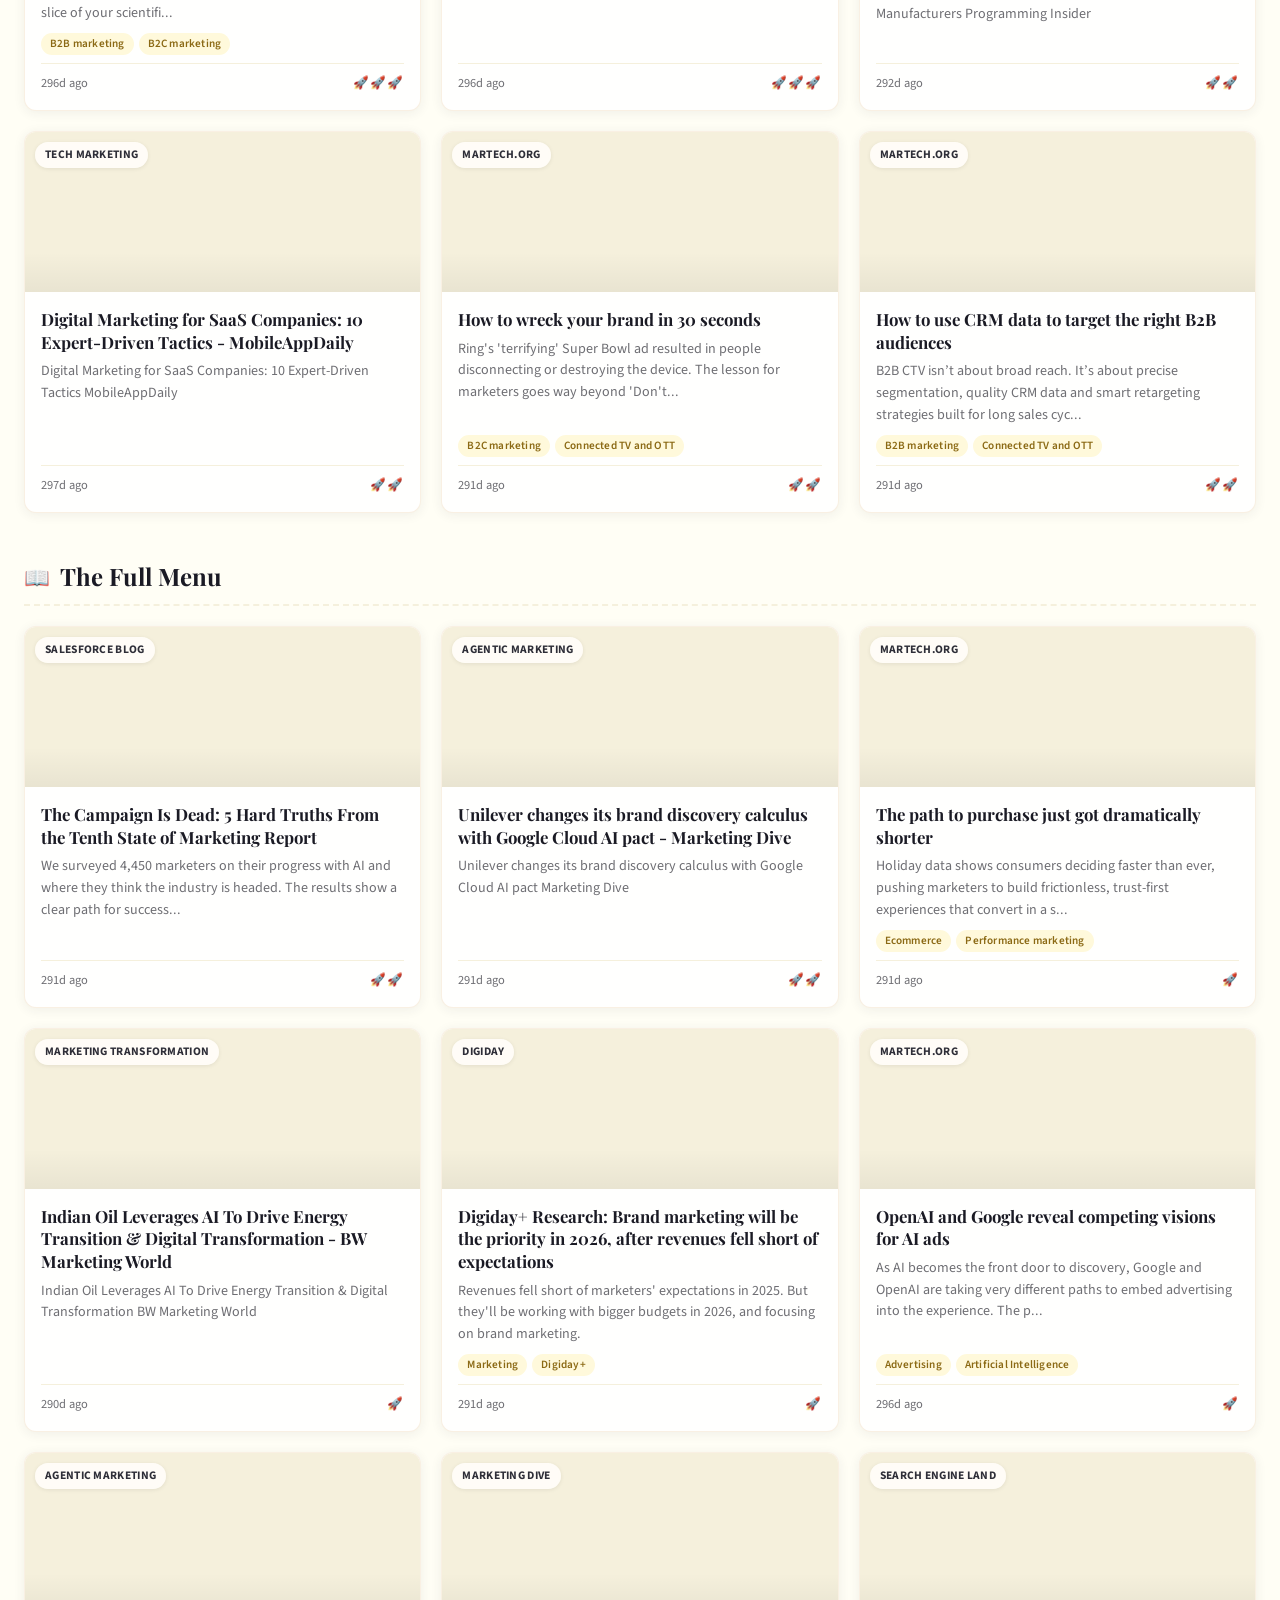
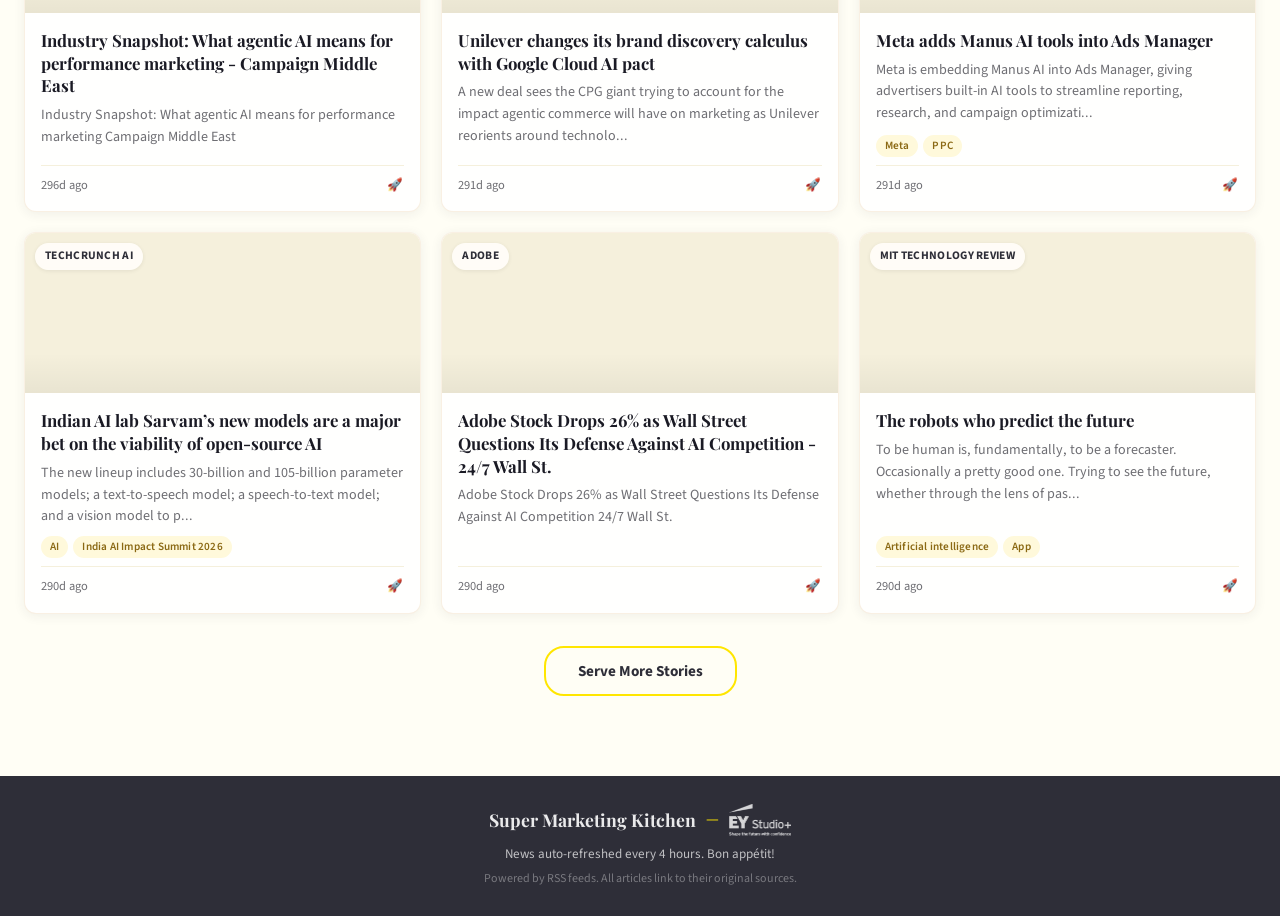
==== commit 9d17f543: "Move EY Studio+ logo to right of search bar Co-Authored-By: Claude Opus 4.6 <noreply@anthropic.com>" ====
--- a/index.html
+++ b/index.html
@@ -21,7 +21,6 @@
                 <img src="assets/images/logo.svg" alt="Super Marketing Kitchen" class="logo-img">
             </div>
             <div class="header-right">
-                <img src="assets/images/ey-studio-logo.png" alt="EY Studio+ - Shape the future with confidence" class="ey-logo-img">
                 <div class="header-meta">
                     <span class="last-updated" id="lastUpdated">Last served: &mdash;</span>
                 </div>
@@ -29,6 +28,7 @@
                     <svg class="search-icon" viewBox="0 0 24 24" width="18" height="18" fill="none" stroke="currentColor" stroke-width="2"><circle cx="11" cy="11" r="8"/><line x1="21" y1="21" x2="16.65" y2="16.65"/></svg>
                     <input type="text" id="searchInput" placeholder="Search the menu..." aria-label="Search news">
                 </div>
+                <img src="assets/images/ey-studio-logo.png" alt="EY Studio+ - Shape the future with confidence" class="ey-logo-img">
             </div>
         </div>
     </header>
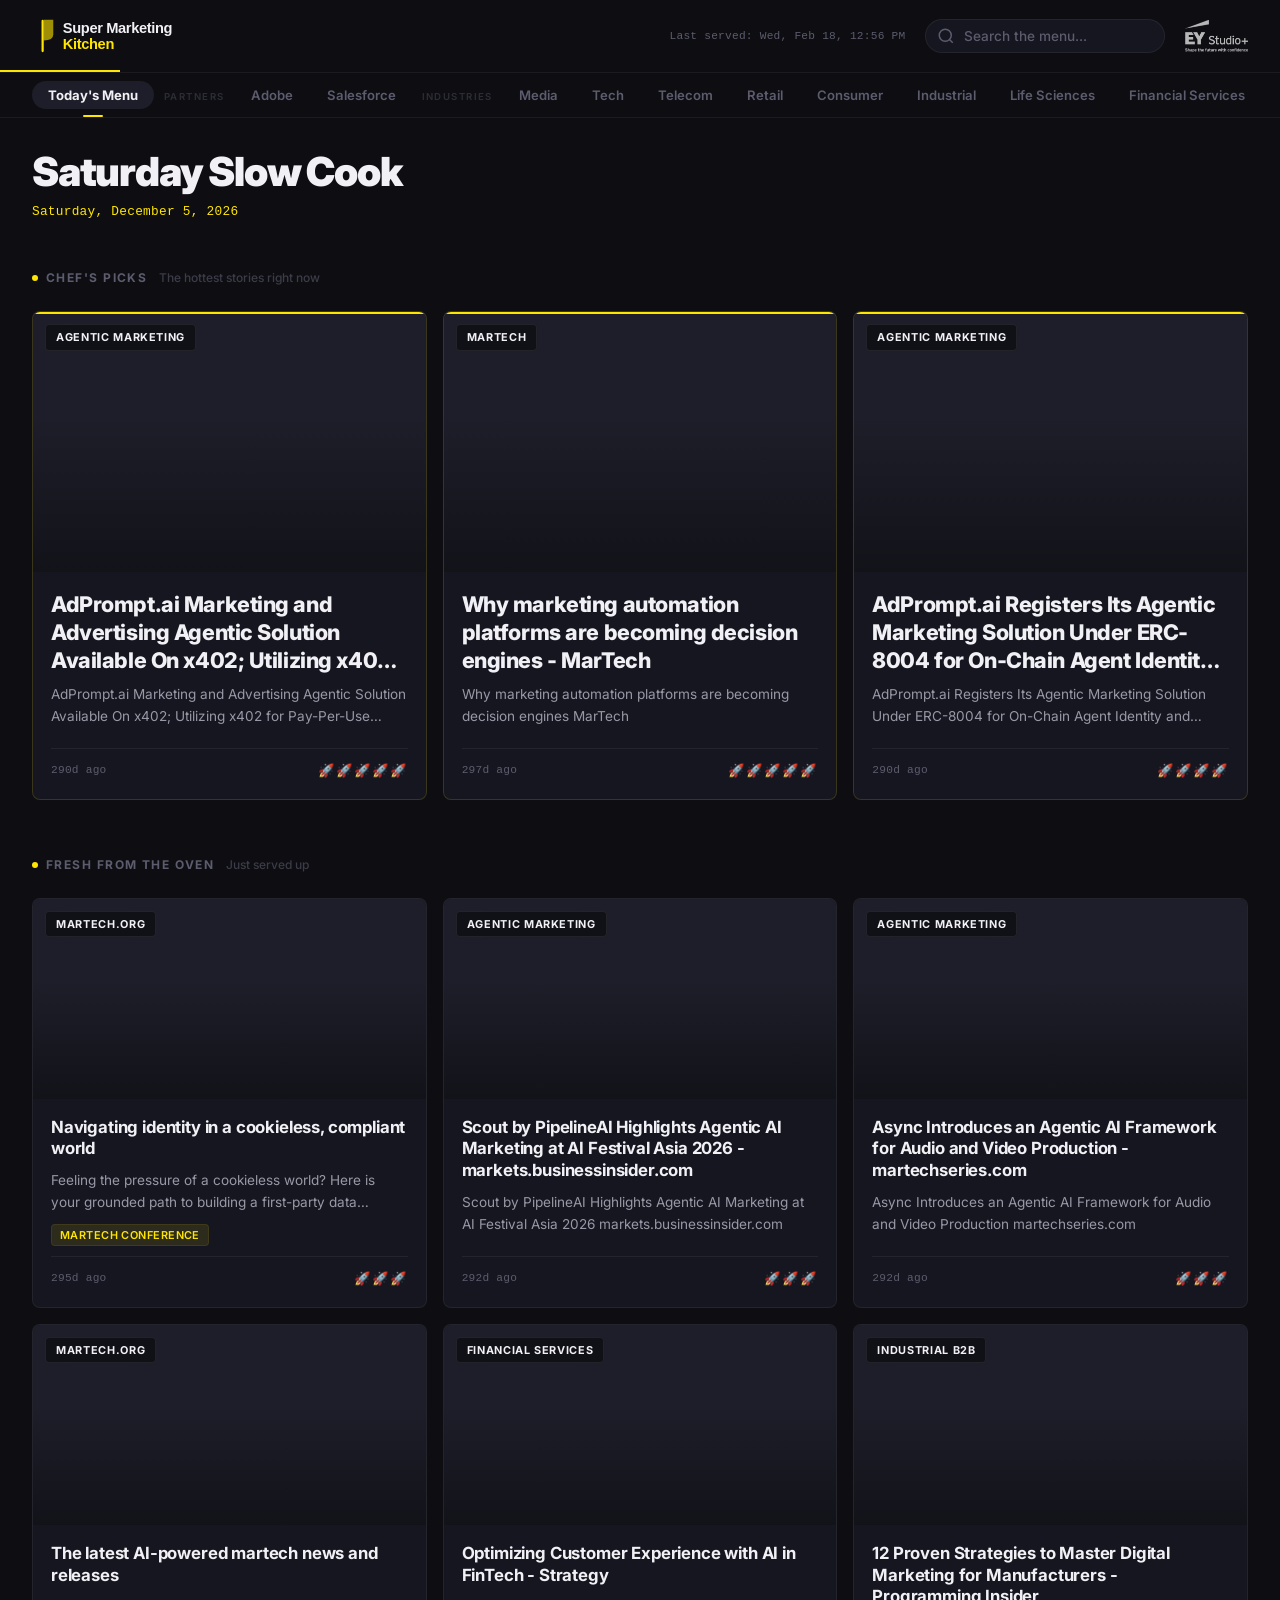
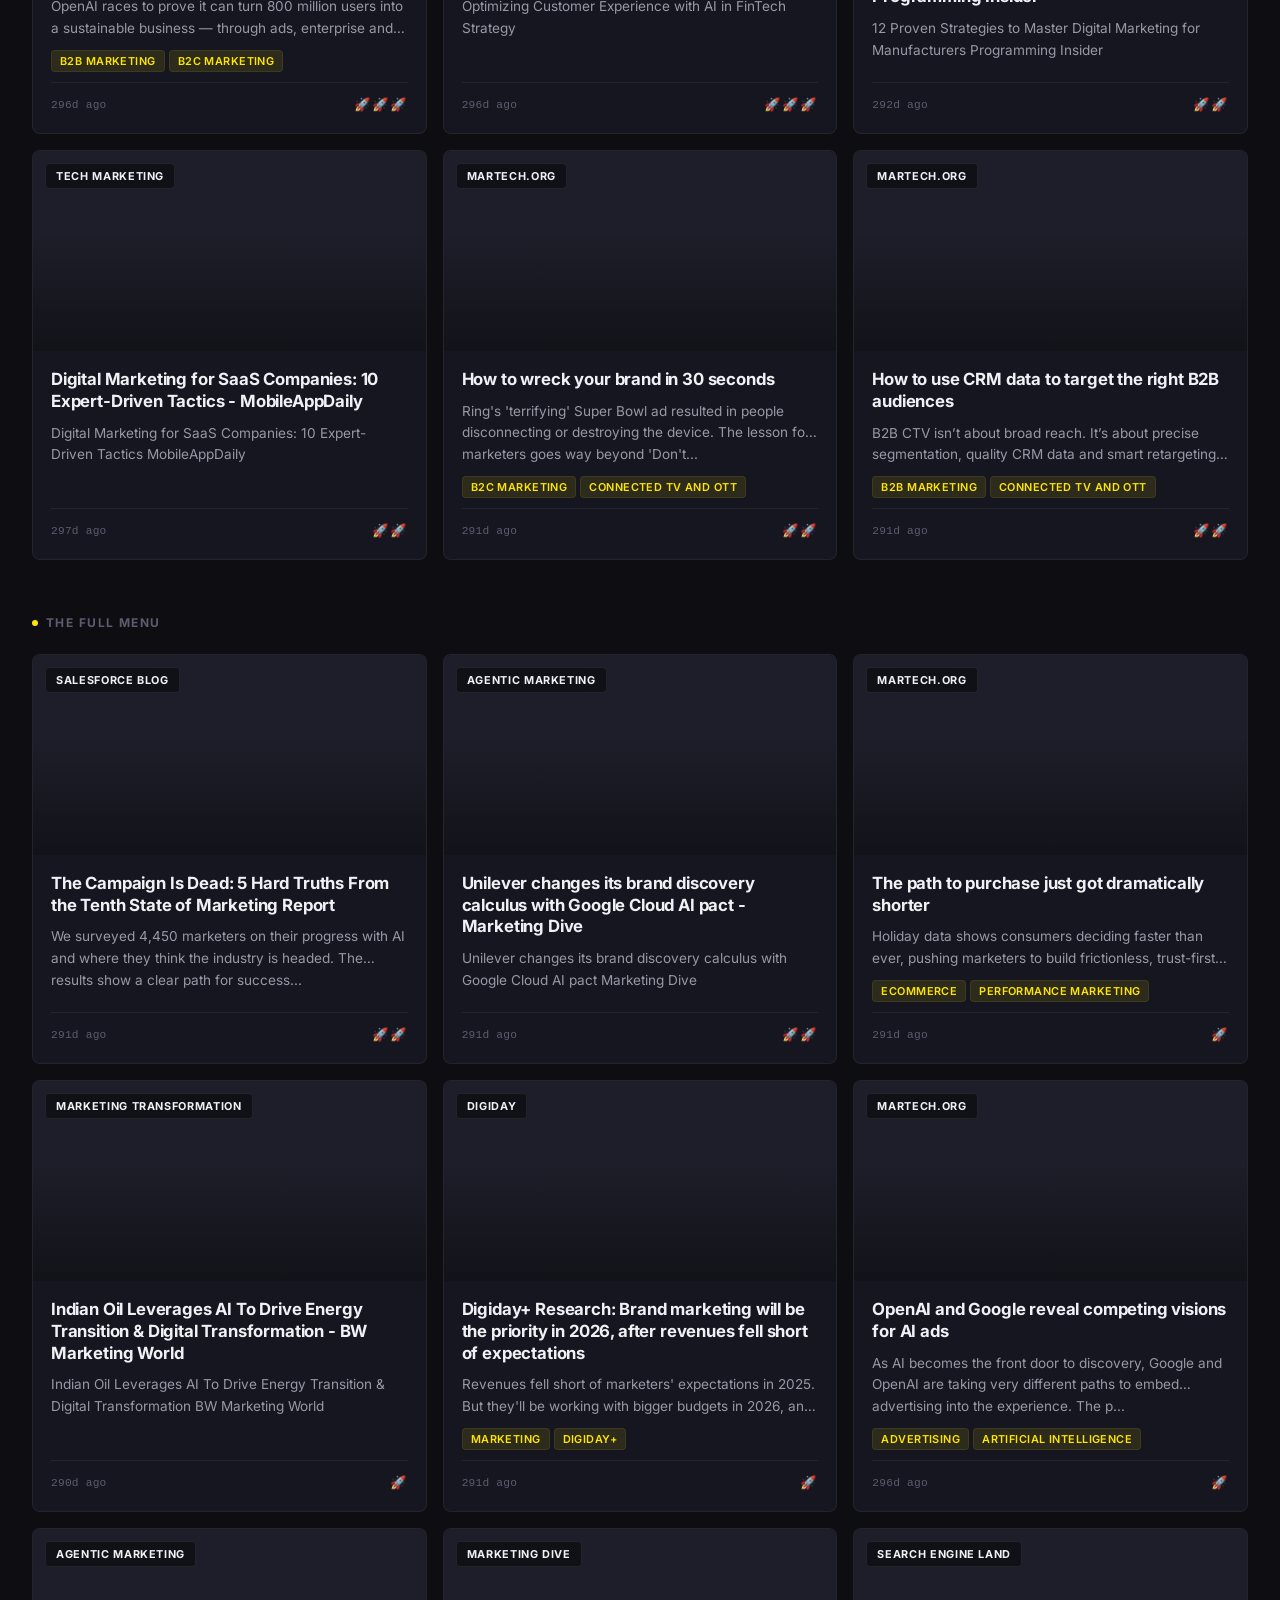
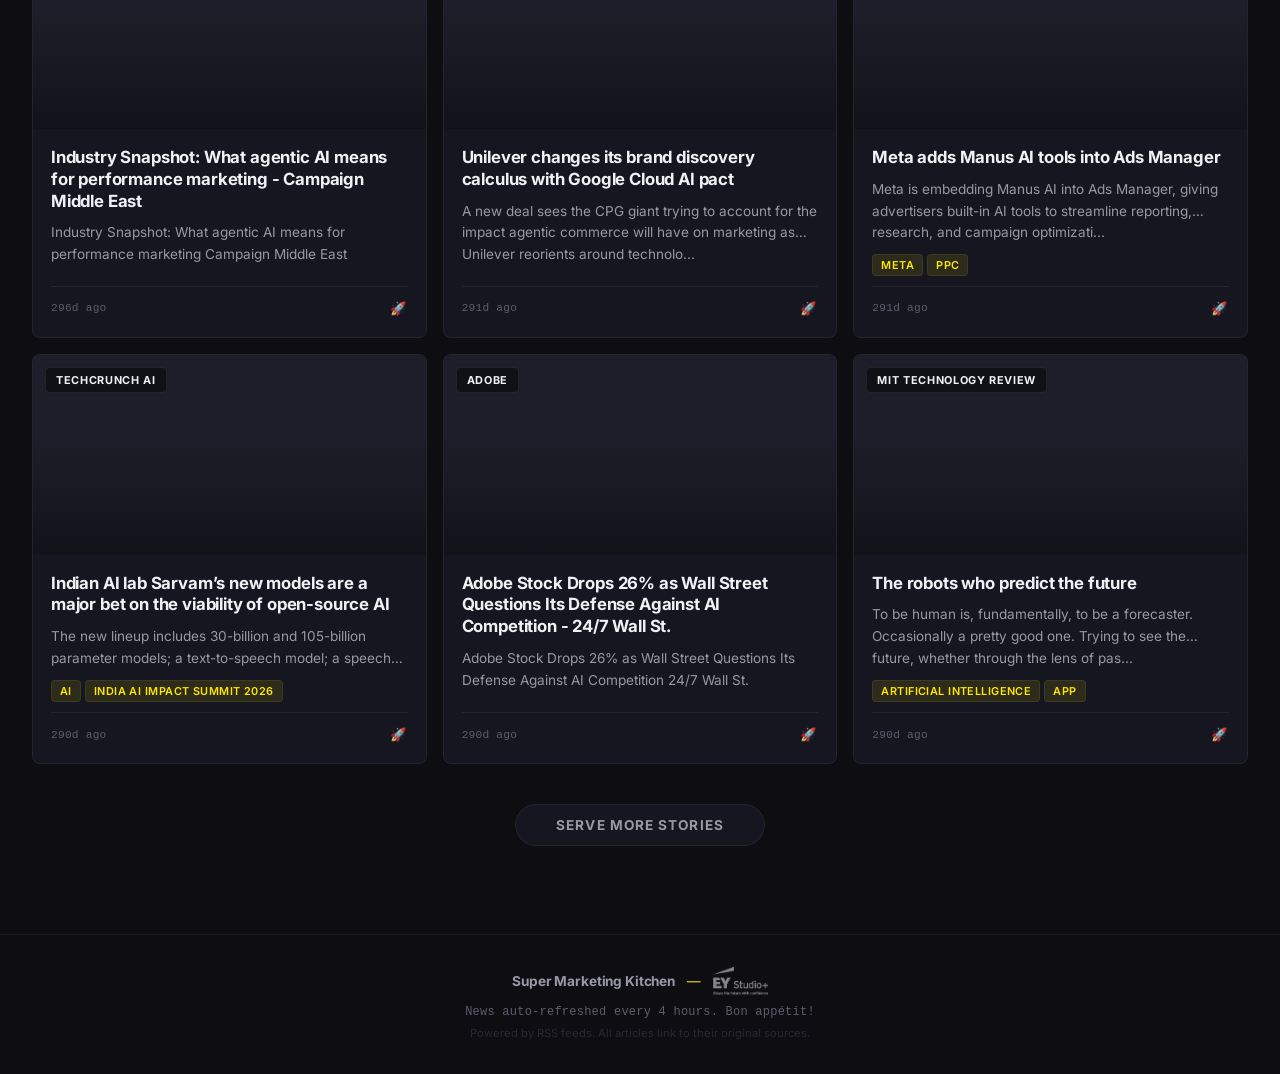
==== commit aa59fd3b: "Redesign: Pudding-inspired dark editorial theme Complete visual overhaul from warm cream culinary th" ====
--- a/index.html
+++ b/index.html
@@ -10,7 +10,7 @@
     <link rel="icon" href="assets/images/favicon.svg" type="image/svg+xml">
     <link rel="preconnect" href="https://fonts.googleapis.com">
     <link rel="preconnect" href="https://fonts.gstatic.com" crossorigin>
-    <link href="https://fonts.googleapis.com/css2?family=Playfair+Display:wght@700;900&family=Source+Sans+3:wght@300;400;600;700&family=Caveat:wght@600&display=swap" rel="stylesheet">
+    <link href="https://fonts.googleapis.com/css2?family=Inter:wght@400;500;600;700;800;900&display=swap" rel="stylesheet">
 </head>
 <body>
 
--- a/css/styles.css
+++ b/css/styles.css
@@ -1,11 +1,18 @@
 /* ═══════════════════════════════════════════════
-   THE MARKETING KITCHEN - Design System
+   SUPER MARKETING KITCHEN - Dark Editorial Design
    EY Studio+ Marketing Transformation
+   Inspired by The Pudding
    ═══════════════════════════════════════════════ */
 
 /* ─── CSS Variables ─── */
 :root {
-    /* EY Studio+ Multi-Color Palette (Yellow Dominant) */
+    /* Core Dark Palette */
+    --color-bg-primary:      #0D0D12;
+    --color-bg-elevated:     #161620;
+    --color-bg-surface:      #1E1E2A;
+    --color-bg-hover:        #252536;
+
+    /* EY Studio+ Brand */
     --color-ey-yellow:       #FFE600;
     --color-ey-yellow-dark:  #E6CF00;
     --color-ey-yellow-light: #FFF176;
@@ -15,52 +22,59 @@
     --color-ey-blue:         #188CE5;
     --color-ey-green:        #2CC84D;
 
-    /* Primary (Yellow-led) */
-    --color-primary:         #FFE600;
-    --color-primary-dark:    #D4BF00;
-    --color-primary-hover:   #FFF44F;
-    --color-accent:          #F26334;
-    --color-accent-alt:      #00A3AE;
-    --color-highlight:       #C72C8E;
-
-    /* Neutrals */
-    --color-cream:           #FFFEF5;
-    --color-cream-dark:      #F5F0DC;
-    --color-warm-white:      #FFFFFE;
-    --color-warm-gray:       #6E6E73;
-    --color-dark:            #2E2E38;
-    --color-espresso:        #1A1A24;
-
-    /* EY Dark */
-    --color-ey-dark:         #2E2E38;
+    /* Text Hierarchy */
+    --color-text-primary:    #F0F0F5;
+    --color-text-secondary:  #9898A6;
+    --color-text-tertiary:   #5C5C6E;
+    --color-text-inverse:    #0D0D12;
+
+    /* Per-tab accent colors (Pudding-inspired) */
+    --accent-main:           #FFE600;
+    --accent-adobe:          #FF2D2D;
+    --accent-salesforce:     #00A1E0;
+    --accent-media:          #A855F7;
+    --accent-tech:           #06B6D4;
+    --accent-telecom:        #F97316;
+    --accent-retail:         #EC4899;
+    --accent-consumer:       #10B981;
+    --accent-industrial:     #F59E0B;
+    --accent-lifesciences:   #8B5CF6;
+    --accent-financial:      #14B8A6;
 
     /* Functional */
-    --color-tag-bg:          #FFF9DB;
-    --color-tag-text:        #8B6914;
-    --color-tag-teal-bg:     #E0F7F8;
-    --color-tag-teal-text:   #007A83;
-    --color-tag-magenta-bg:  #FCE4F2;
-    --color-tag-magenta-text:#9B1F6E;
+    --color-tag-bg:          rgba(255, 230, 0, 0.10);
+    --color-tag-text:        #FFE600;
+    --color-border:          rgba(255, 255, 255, 0.06);
+    --color-border-hover:    rgba(255, 255, 255, 0.12);
 
     /* Shadows */
-    --shadow-card:           0 2px 12px rgba(46, 46, 56, 0.07);
-    --shadow-card-hover:     0 8px 28px rgba(46, 46, 56, 0.14);
-    --shadow-header:         0 2px 16px rgba(46, 46, 56, 0.05);
+    --shadow-card:           0 1px 3px rgba(0, 0, 0, 0.3), 0 0 0 1px rgba(255,255,255,0.03);
+    --shadow-card-hover:     0 16px 48px rgba(0, 0, 0, 0.4), 0 0 0 1px rgba(255,230,0,0.08);
+    --shadow-header:         0 1px 0 rgba(255, 255, 255, 0.04);
+    --shadow-glow-yellow:    0 0 30px rgba(255, 230, 0, 0.15);
 
     /* Radii */
-    --radius-card:           12px;
-    --radius-tag:            20px;
-    --radius-btn:            8px;
+    --radius-card:           8px;
+    --radius-tag:            4px;
+    --radius-btn:            6px;
+    --radius-pill:           100px;
 
     /* Fonts */
-    --font-display:          'Playfair Display', Georgia, 'Times New Roman', serif;
-    --font-body:             'Source Sans 3', 'Segoe UI', Roboto, sans-serif;
-    --font-accent:           'Caveat', cursive;
+    --font-display:          'Inter', -apple-system, BlinkMacSystemFont, 'Segoe UI', sans-serif;
+    --font-body:             'Inter', -apple-system, BlinkMacSystemFont, 'Segoe UI', sans-serif;
+    --font-mono:             'JetBrains Mono', 'SF Mono', 'Fira Code', 'Consolas', monospace;
 
     /* Layout */
-    --max-width:             1280px;
-    --header-height:         80px;
-    --nav-height:            52px;
+    --max-width:             1400px;
+    --header-height:         64px;
+    --nav-height:            48px;
+
+    /* Transitions */
+    --ease-out-expo:         cubic-bezier(0.16, 1, 0.3, 1);
+    --ease-out-quart:        cubic-bezier(0.25, 1, 0.5, 1);
+    --duration-fast:         150ms;
+    --duration-normal:       250ms;
+    --duration-slow:         400ms;
 }
 
 /* ─── Reset & Base ─── */
@@ -76,10 +90,10 @@
 
 body {
     font-family: var(--font-body);
-    font-size: 16px;
-    line-height: 1.6;
-    color: var(--color-dark);
-    background-color: var(--color-cream);
+    font-size: 15px;
+    line-height: 1.5;
+    color: var(--color-text-secondary);
+    background-color: var(--color-bg-primary);
     min-height: 100vh;
     display: flex;
     flex-direction: column;
@@ -89,13 +103,14 @@
 
 h1, h2, h3, h4 {
     font-family: var(--font-display);
-    font-weight: 700;
-    color: var(--color-espresso);
-    line-height: 1.3;
+    font-weight: 800;
+    color: var(--color-text-primary);
+    line-height: 1.15;
+    letter-spacing: -0.02em;
 }
 
 a {
-    color: var(--color-accent);
+    color: var(--color-ey-yellow);
     text-decoration: none;
 }
 
@@ -112,9 +127,8 @@
    HEADER
    ═══════════════════════════════════════════════ */
 .kitchen-header {
-    background: var(--color-ey-dark);
-    color: white;
-    box-shadow: var(--shadow-header);
+    background: var(--color-bg-primary);
+    border-bottom: 1px solid var(--color-border);
     position: relative;
     z-index: 200;
 }
@@ -124,27 +138,19 @@
     position: absolute;
     bottom: 0;
     left: 0;
-    right: 0;
-    height: 4px;
-    background: linear-gradient(90deg,
-        var(--color-ey-yellow) 0%,
-        var(--color-ey-yellow) 40%,
-        var(--color-ey-teal) 55%,
-        var(--color-ey-magenta) 70%,
-        var(--color-ey-orange) 85%,
-        var(--color-ey-blue) 100%
-    );
+    width: 120px;
+    height: 2px;
+    background: var(--color-ey-yellow);
 }
 
 .header-inner {
     max-width: var(--max-width);
     margin: 0 auto;
-    padding: 16px 24px;
+    padding: 14px 32px;
     display: flex;
     align-items: center;
     justify-content: space-between;
     gap: 24px;
-    position: relative;
 }
 
 .logo-area {
@@ -155,15 +161,15 @@
 }
 
 .logo-img {
-    height: 48px;
+    height: 44px;
     width: auto;
 }
 
 .site-title {
-    font-size: 1.6rem;
+    font-size: 1.4rem;
     font-weight: 900;
-    color: var(--color-ey-yellow);
-    letter-spacing: -0.5px;
+    color: var(--color-text-primary);
+    letter-spacing: -0.02em;
     white-space: nowrap;
 }
 
@@ -171,7 +177,12 @@
     height: 32px;
     width: auto;
     filter: brightness(0) invert(1);
-    opacity: 0.85;
+    opacity: 0.7;
+    transition: opacity var(--duration-fast) ease;
+}
+
+.ey-logo-img:hover {
+    opacity: 0.9;
 }
 
 .header-right {
@@ -183,21 +194,20 @@
 }
 
 .daily-tagline {
-    font-family: var(--font-accent);
-    font-size: 1.15rem;
-    color: var(--color-ey-yellow-light);
+    display: none;
+}
+
+.header-meta {
+    display: flex;
+    align-items: center;
+}
+
+.last-updated {
+    font-family: var(--font-mono);
+    font-size: 0.7rem;
+    color: var(--color-text-tertiary);
     white-space: nowrap;
-}
-
-.header-meta {
-    display: flex;
-    align-items: center;
-}
-
-.last-updated {
-    font-size: 0.78rem;
-    color: rgba(255, 255, 255, 0.5);
-    white-space: nowrap;
+    letter-spacing: 0.02em;
 }
 
 /* Search Box */
@@ -210,58 +220,45 @@
 .search-icon {
     position: absolute;
     left: 12px;
-    color: var(--color-warm-gray);
+    color: var(--color-text-tertiary);
     pointer-events: none;
 }
 
 .search-box input {
     font-family: var(--font-body);
-    font-size: 0.88rem;
+    font-size: 0.85rem;
+    font-weight: 500;
     padding: 8px 14px 8px 38px;
-    border: 2px solid var(--color-cream-dark);
-    border-radius: var(--radius-tag);
-    background: var(--color-cream);
-    color: white;
-    width: 220px;
+    border: 1px solid var(--color-border);
+    border-radius: var(--radius-pill);
+    background: var(--color-bg-elevated);
+    color: var(--color-text-primary);
+    width: 240px;
     outline: none;
-    transition: border-color 0.2s ease, width 0.2s ease;
-}
-
-.search-box input {
-    background: rgba(255, 255, 255, 0.1);
-    border: 1.5px solid rgba(255, 255, 255, 0.2);
-    color: white;
+    transition: border-color var(--duration-normal) var(--ease-out-quart),
+                width var(--duration-normal) var(--ease-out-quart),
+                box-shadow var(--duration-normal) var(--ease-out-quart);
 }
 
 .search-box input:focus {
     border-color: var(--color-ey-yellow);
-    background: rgba(255, 255, 255, 0.15);
-    width: 280px;
+    box-shadow: 0 0 0 3px rgba(255, 230, 0, 0.1);
+    width: 320px;
 }
 
 .search-box input::placeholder {
-    color: rgba(255, 255, 255, 0.5);
-}
-
-.search-icon {
-    color: rgba(255, 255, 255, 0.5);
-}
-
-.search-box input::placeholder {
-    color: var(--color-warm-gray);
-    opacity: 0.7;
+    color: var(--color-text-tertiary);
 }
 
 /* ═══════════════════════════════════════════════
    TAB NAVIGATION
    ═══════════════════════════════════════════════ */
 .menu-nav {
-    background: var(--color-warm-white);
-    border-bottom: 2px solid var(--color-cream-dark);
+    background: var(--color-bg-primary);
+    border-bottom: 1px solid var(--color-border);
     position: sticky;
     top: 0;
     z-index: 100;
-    box-shadow: 0 2px 8px rgba(46, 46, 56, 0.04);
 }
 
 .nav-scroll-container {
@@ -269,74 +266,75 @@
     margin: 0 auto;
     display: flex;
     align-items: center;
-    gap: 4px;
-    padding: 6px 24px;
+    gap: 2px;
+    padding: 8px 32px;
     overflow-x: auto;
     -webkit-overflow-scrolling: touch;
-    scrollbar-width: thin;
-    scrollbar-color: var(--color-cream-dark) transparent;
+    scrollbar-width: none;
 }
 
 .nav-scroll-container::-webkit-scrollbar {
-    height: 4px;
-}
-
-.nav-scroll-container::-webkit-scrollbar-track {
-    background: transparent;
-}
-
-.nav-scroll-container::-webkit-scrollbar-thumb {
-    background: var(--color-cream-dark);
-    border-radius: 2px;
+    display: none;
 }
 
 .menu-tab {
     display: flex;
     align-items: center;
-    gap: 6px;
-    padding: 8px 16px;
+    gap: 0;
+    padding: 6px 16px;
     border: none;
     background: transparent;
     font-family: var(--font-body);
-    font-size: 0.88rem;
+    font-size: 0.82rem;
     font-weight: 600;
-    color: var(--color-warm-gray);
+    color: var(--color-text-tertiary);
     cursor: pointer;
     white-space: nowrap;
-    border-radius: var(--radius-btn);
-    transition: all 0.2s ease;
+    border-radius: var(--radius-pill);
+    transition: all var(--duration-fast) ease;
     flex-shrink: 0;
+    position: relative;
+}
+
+.tab-icon {
+    display: none;
 }
 
 .menu-tab:hover {
-    background: var(--color-cream-dark);
-    color: var(--color-dark);
+    background: var(--color-bg-hover);
+    color: var(--color-text-primary);
 }
 
 .menu-tab.active {
+    background: var(--color-bg-surface);
+    color: var(--color-text-primary);
+    font-weight: 700;
+}
+
+.menu-tab.active::after {
+    content: '';
+    position: absolute;
+    bottom: -8px;
+    left: 50%;
+    transform: translateX(-50%);
+    width: 20px;
+    height: 2px;
     background: var(--color-ey-yellow);
-    color: var(--color-ey-dark);
-    box-shadow: 0 2px 8px rgba(255, 230, 0, 0.35);
-    font-weight: 700;
-}
-
-.tab-icon {
-    font-size: 1rem;
-    line-height: 1;
+    border-radius: 1px;
 }
 
 .tab-divider {
-    padding: 0 10px;
+    padding: 0 8px;
     flex-shrink: 0;
 }
 
 .divider-label {
-    font-size: 0.65rem;
+    font-size: 0.6rem;
     text-transform: uppercase;
-    letter-spacing: 1.5px;
-    color: var(--color-warm-gray);
-    opacity: 0.5;
-    font-weight: 700;
+    letter-spacing: 0.15em;
+    color: var(--color-text-tertiary);
+    opacity: 0.4;
+    font-weight: 600;
 }
 
 /* ═══════════════════════════════════════════════
@@ -345,7 +343,7 @@
 .kitchen-main {
     max-width: var(--max-width);
     margin: 0 auto;
-    padding: 32px 24px;
+    padding: 32px 32px;
     flex: 1;
     width: 100%;
 }
@@ -356,46 +354,57 @@
 
 .tab-content.active {
     display: block;
-    animation: fadeIn 0.3s ease;
+    animation: fadeIn var(--duration-slow) var(--ease-out-expo);
 }
 
 @keyframes fadeIn {
-    from { opacity: 0; transform: translateY(8px); }
+    from { opacity: 0; transform: translateY(12px); }
     to   { opacity: 1; transform: translateY(0); }
 }
 
 /* ─── Section Titles ─── */
 .menu-section {
-    margin-bottom: 48px;
+    margin-bottom: 56px;
 }
 
 .section-header {
     display: flex;
-    align-items: baseline;
+    align-items: center;
     gap: 12px;
-    margin-bottom: 20px;
-    padding-bottom: 12px;
-    border-bottom: 2px dashed var(--color-cream-dark);
+    margin-bottom: 24px;
+    padding-bottom: 0;
+    border-bottom: none;
 }
 
 .section-title {
     font-family: var(--font-display);
-    font-size: 1.5rem;
+    font-size: 0.75rem;
     font-weight: 700;
-    color: var(--color-espresso);
-    display: flex;
-    align-items: center;
-    gap: 10px;
+    text-transform: uppercase;
+    letter-spacing: 0.12em;
+    color: var(--color-text-tertiary);
+    display: flex;
+    align-items: center;
+    gap: 8px;
 }
 
 .section-icon {
-    font-size: 1.3rem;
+    display: inline-block;
+    width: 6px;
+    height: 6px;
+    background: var(--color-ey-yellow);
+    border-radius: 50%;
+    font-size: 0;
+    overflow: hidden;
+    flex-shrink: 0;
 }
 
 .section-subtitle {
-    font-family: var(--font-accent);
-    font-size: 1.1rem;
-    color: var(--color-ey-teal);
+    font-family: var(--font-body);
+    font-size: 0.75rem;
+    font-weight: 500;
+    color: var(--color-text-tertiary);
+    opacity: 0.6;
 }
 
 /* ═══════════════════════════════════════════════
@@ -406,49 +415,58 @@
 .specials-grid {
     display: grid;
     grid-template-columns: repeat(3, 1fr);
-    gap: 24px;
+    gap: 16px;
 }
 
 .news-grid {
     display: grid;
     grid-template-columns: repeat(3, 1fr);
-    gap: 20px;
+    gap: 16px;
 }
 
 /* ─── Card Base ─── */
 .recipe-card {
-    background: var(--color-warm-white);
+    background: var(--color-bg-elevated);
     border-radius: var(--radius-card);
     overflow: hidden;
-    box-shadow: var(--shadow-card);
     cursor: pointer;
-    transition: transform 0.25s ease, box-shadow 0.25s ease;
+    transition: transform var(--duration-normal) var(--ease-out-expo),
+                box-shadow var(--duration-normal) var(--ease-out-expo),
+                border-color var(--duration-normal) ease;
     display: flex;
     flex-direction: column;
-    border: 1px solid rgba(245, 230, 211, 0.6);
+    border: 1px solid var(--color-border);
     position: relative;
 }
 
 .recipe-card:hover {
-    transform: translateY(-4px);
+    transform: translateY(-2px);
     box-shadow: var(--shadow-card-hover);
+    border-color: var(--color-border-hover);
+}
+
+.recipe-card:hover .card-image {
+    transform: scale(1.04);
 }
 
 .recipe-card:active {
-    transform: translateY(-2px);
+    transform: translateY(0);
+    transition-duration: 100ms;
 }
 
 /* ─── Featured Card ─── */
 .recipe-card--featured {
-    border: 2px solid var(--color-ey-yellow);
+    border: 1px solid rgba(255, 230, 0, 0.15);
 }
 
 .recipe-card--featured .card-image {
-    height: 200px;
+    height: 260px;
 }
 
 .recipe-card--featured .card-title {
-    font-size: 1.2rem;
+    font-size: 1.35rem;
+    font-weight: 800;
+    letter-spacing: -0.02em;
 }
 
 .recipe-card--featured::before {
@@ -457,19 +475,20 @@
     top: 0;
     left: 0;
     right: 0;
-    height: 3px;
-    background: linear-gradient(90deg, var(--color-ey-yellow), var(--color-ey-teal), var(--color-ey-magenta));
+    height: 2px;
+    background: var(--color-ey-yellow);
     z-index: 1;
 }
 
 /* ─── Card Image ─── */
 .card-image {
-    height: 160px;
+    height: 200px;
     background-size: cover;
     background-position: center;
-    background-color: var(--color-cream-dark);
+    background-color: var(--color-bg-surface);
     position: relative;
     overflow: hidden;
+    transition: transform 600ms var(--ease-out-expo);
 }
 
 .card-image::after {
@@ -478,8 +497,13 @@
     bottom: 0;
     left: 0;
     right: 0;
-    height: 40px;
-    background: linear-gradient(transparent, rgba(0, 0, 0, 0.05));
+    height: 60%;
+    background: linear-gradient(
+        to top,
+        rgba(13, 13, 18, 0.7) 0%,
+        rgba(13, 13, 18, 0) 100%
+    );
+    pointer-events: none;
 }
 
 /* Gradient fallback for missing images */
@@ -493,7 +517,7 @@
     font-family: var(--font-display);
     font-size: 2.5rem;
     font-weight: 900;
-    color: rgba(255, 255, 255, 0.35);
+    color: rgba(255, 255, 255, 0.08);
     text-transform: uppercase;
     z-index: 1;
 }
@@ -501,36 +525,38 @@
 /* Source badge */
 .card-source-badge {
     position: absolute;
-    top: 10px;
-    left: 10px;
-    background: rgba(255, 253, 249, 0.92);
-    backdrop-filter: blur(4px);
-    color: var(--color-dark);
+    top: 12px;
+    left: 12px;
+    background: rgba(13, 13, 18, 0.75);
+    backdrop-filter: blur(12px);
+    -webkit-backdrop-filter: blur(12px);
+    color: var(--color-text-primary);
     padding: 4px 10px;
     border-radius: var(--radius-tag);
-    font-size: 0.72rem;
+    font-size: 0.68rem;
     font-weight: 700;
     text-transform: uppercase;
-    letter-spacing: 0.3px;
-    box-shadow: 0 1px 4px rgba(0, 0, 0, 0.08);
+    letter-spacing: 0.06em;
+    border: 1px solid rgba(255, 255, 255, 0.08);
     z-index: 2;
 }
 
 /* ─── Card Body ─── */
 .card-body {
-    padding: 16px;
+    padding: 18px;
     flex: 1;
     display: flex;
     flex-direction: column;
-    gap: 8px;
+    gap: 10px;
 }
 
 .card-title {
     font-family: var(--font-display);
     font-size: 1.05rem;
     font-weight: 700;
-    line-height: 1.35;
-    color: var(--color-espresso);
+    line-height: 1.3;
+    letter-spacing: -0.01em;
+    color: var(--color-text-primary);
     display: -webkit-box;
     -webkit-line-clamp: 3;
     -webkit-box-orient: vertical;
@@ -538,11 +564,11 @@
 }
 
 .card-summary {
-    font-size: 0.88rem;
-    color: var(--color-warm-gray);
-    line-height: 1.55;
+    font-size: 0.85rem;
+    color: var(--color-text-secondary);
+    line-height: 1.6;
     display: -webkit-box;
-    -webkit-line-clamp: 3;
+    -webkit-line-clamp: 2;
     -webkit-box-orient: vertical;
     overflow: hidden;
     flex: 1;
@@ -553,39 +579,69 @@
     display: flex;
     justify-content: space-between;
     align-items: center;
-    padding-top: 10px;
-    border-top: 1px solid var(--color-cream-dark);
-    font-size: 0.78rem;
-    color: var(--color-warm-gray);
+    padding-top: 12px;
+    border-top: 1px solid var(--color-border);
+    font-size: 0.75rem;
+    color: var(--color-text-tertiary);
     margin-top: auto;
 }
 
 .card-time {
+    font-family: var(--font-mono);
+    font-size: 0.7rem;
     display: flex;
     align-items: center;
     gap: 4px;
+    letter-spacing: 0.02em;
 }
 
 .card-spice {
-    letter-spacing: 1px;
+    letter-spacing: 2px;
+    font-size: 0.82rem;
 }
 
 /* ─── Tags ─── */
 .card-tags {
     display: flex;
-    gap: 5px;
+    gap: 4px;
     flex-wrap: wrap;
 }
 
 .tag {
     background: var(--color-tag-bg);
     color: var(--color-tag-text);
-    padding: 2px 9px;
+    padding: 2px 8px;
     border-radius: var(--radius-tag);
-    font-size: 0.7rem;
+    font-size: 0.68rem;
     font-weight: 600;
-    letter-spacing: 0.2px;
-}
+    letter-spacing: 0.04em;
+    text-transform: uppercase;
+    border: 1px solid rgba(255, 230, 0, 0.08);
+}
+
+/* ─── Card Stagger Animation ─── */
+@keyframes cardEnter {
+    from { opacity: 0; transform: translateY(20px); }
+    to   { opacity: 1; transform: translateY(0); }
+}
+
+.news-grid .recipe-card,
+.specials-grid .recipe-card {
+    animation: cardEnter var(--duration-slow) var(--ease-out-expo) both;
+}
+
+.specials-grid .recipe-card:nth-child(1),
+.news-grid .recipe-card:nth-child(1) { animation-delay: 0ms; }
+.specials-grid .recipe-card:nth-child(2),
+.news-grid .recipe-card:nth-child(2) { animation-delay: 50ms; }
+.specials-grid .recipe-card:nth-child(3),
+.news-grid .recipe-card:nth-child(3) { animation-delay: 100ms; }
+.news-grid .recipe-card:nth-child(4) { animation-delay: 150ms; }
+.news-grid .recipe-card:nth-child(5) { animation-delay: 200ms; }
+.news-grid .recipe-card:nth-child(6) { animation-delay: 250ms; }
+.news-grid .recipe-card:nth-child(7) { animation-delay: 300ms; }
+.news-grid .recipe-card:nth-child(8) { animation-delay: 350ms; }
+.news-grid .recipe-card:nth-child(9) { animation-delay: 400ms; }
 
 /* ═══════════════════════════════════════════════
    STATES
@@ -597,109 +653,58 @@
     flex-direction: column;
     align-items: center;
     justify-content: center;
-    padding: 80px 20px;
+    padding: 120px 20px;
 }
 
 .loading-animation {
     text-align: center;
 }
 
+.loading-animation::before {
+    content: '';
+    display: block;
+    width: 32px;
+    height: 32px;
+    margin: 0 auto 24px;
+    border: 2px solid var(--color-border);
+    border-top-color: var(--color-ey-yellow);
+    border-radius: 50%;
+    animation: spin 0.8s linear infinite;
+}
+
+@keyframes spin {
+    to { transform: rotate(360deg); }
+}
+
 .pot {
-    position: relative;
-    display: inline-block;
-    margin-bottom: 20px;
-}
-
-.pot-body {
-    width: 60px;
-    height: 40px;
-    background: var(--color-ey-dark);
-    border-radius: 0 0 20px 20px;
-    position: relative;
-    margin: 0 auto;
-}
-
-.pot-body::before {
-    content: '';
-    position: absolute;
-    top: -4px;
-    left: -6px;
-    right: -6px;
-    height: 8px;
-    background: var(--color-ey-dark);
-    border-radius: 4px;
-}
-
-.pot-body::after {
-    content: '';
-    position: absolute;
-    right: -14px;
-    top: 6px;
-    width: 12px;
-    height: 16px;
-    border: 3px solid var(--color-ey-dark);
-    border-left: none;
-    border-radius: 0 8px 8px 0;
-}
-
-/* Steam animation */
-.steam {
-    position: absolute;
-    width: 6px;
-    height: 20px;
-    background: var(--color-cream-dark);
-    border-radius: 50%;
-    opacity: 0;
-    animation: steamRise 2s ease-in-out infinite;
-}
-
-.steam-1 {
-    left: 18px;
-    top: -20px;
-    animation-delay: 0s;
-}
-
-.steam-2 {
-    left: 28px;
-    top: -20px;
-    animation-delay: 0.5s;
-}
-
-.steam-3 {
-    left: 38px;
-    top: -20px;
-    animation-delay: 1s;
-}
-
-@keyframes steamRise {
-    0%   { opacity: 0; transform: translateY(0) scaleX(1); }
-    25%  { opacity: 0.7; }
-    50%  { opacity: 0.4; transform: translateY(-20px) scaleX(1.5); }
-    100% { opacity: 0; transform: translateY(-40px) scaleX(2); }
+    display: none;
 }
 
 .loading-text {
-    font-family: var(--font-accent);
-    font-size: 1.3rem;
-    color: var(--color-warm-gray);
+    font-family: var(--font-body);
+    font-size: 0.85rem;
+    font-weight: 500;
+    color: var(--color-text-tertiary);
+    letter-spacing: 0.04em;
+    text-transform: uppercase;
 }
 
 /* Empty State */
 .empty-state {
     text-align: center;
-    padding: 80px 20px;
+    padding: 100px 20px;
 }
 
 .empty-icon {
-    font-size: 3rem;
+    font-size: 2rem;
     display: block;
     margin-bottom: 16px;
-    opacity: 0.5;
+    opacity: 0.3;
 }
 
 .empty-state p {
-    font-size: 1.05rem;
-    color: var(--color-warm-gray);
+    font-size: 0.95rem;
+    color: var(--color-text-tertiary);
     max-width: 400px;
     margin: 0 auto;
 }
@@ -707,40 +712,41 @@
 /* Error State */
 .error-state {
     text-align: center;
-    padding: 80px 20px;
+    padding: 100px 20px;
 }
 
 .error-state h2 {
     font-family: var(--font-display);
-    font-size: 1.6rem;
-    color: var(--color-accent);
+    font-size: 1.4rem;
+    font-weight: 800;
+    color: var(--color-ey-yellow);
     margin-bottom: 8px;
 }
 
 .error-state p {
-    font-size: 1rem;
-    color: var(--color-warm-gray);
-    margin-bottom: 20px;
+    font-size: 0.9rem;
+    color: var(--color-text-secondary);
+    margin-bottom: 24px;
 }
 
 .error-state button,
 .retry-btn {
     font-family: var(--font-body);
-    font-size: 0.9rem;
+    font-size: 0.85rem;
     font-weight: 600;
     padding: 10px 24px;
-    border: 2px solid var(--color-ey-yellow);
+    border: 1px solid var(--color-ey-yellow);
     background: transparent;
-    color: var(--color-dark);
+    color: var(--color-ey-yellow);
     border-radius: var(--radius-btn);
     cursor: pointer;
-    transition: all 0.2s ease;
+    transition: all var(--duration-fast) ease;
 }
 
 .error-state button:hover,
 .retry-btn:hover {
     background: var(--color-ey-yellow);
-    color: var(--color-ey-dark);
+    color: var(--color-text-inverse);
 }
 
 /* ═══════════════════════════════════════════════
@@ -748,73 +754,77 @@
    ═══════════════════════════════════════════════ */
 .load-more-btn {
     display: block;
-    margin: 32px auto 0;
+    margin: 40px auto 0;
     font-family: var(--font-body);
-    font-size: 0.95rem;
+    font-size: 0.85rem;
     font-weight: 700;
-    padding: 12px 32px;
-    border: 2px solid var(--color-ey-yellow);
-    background: transparent;
-    color: var(--color-dark);
-    border-radius: var(--radius-tag);
+    padding: 12px 40px;
+    border: 1px solid var(--color-border);
+    background: var(--color-bg-elevated);
+    color: var(--color-text-secondary);
+    border-radius: var(--radius-pill);
     cursor: pointer;
-    transition: all 0.2s ease;
+    transition: all var(--duration-normal) var(--ease-out-quart);
+    text-transform: uppercase;
+    letter-spacing: 0.08em;
 }
 
 .load-more-btn:hover {
     background: var(--color-ey-yellow);
-    color: var(--color-ey-dark);
-    box-shadow: 0 4px 16px rgba(255, 230, 0, 0.35);
+    color: var(--color-text-inverse);
+    border-color: var(--color-ey-yellow);
+    box-shadow: var(--shadow-glow-yellow);
 }
 
 /* ═══════════════════════════════════════════════
-   SEARCH RESULTS OVERLAY
+   SEARCH RESULTS
    ═══════════════════════════════════════════════ */
 .search-results-header {
     display: flex;
     align-items: center;
     justify-content: space-between;
     margin-bottom: 24px;
-    padding: 12px 16px;
-    background: var(--color-warm-white);
+    padding: 14px 20px;
+    background: var(--color-bg-elevated);
     border-radius: var(--radius-btn);
-    border-left: 4px solid var(--color-ey-yellow);
+    border: 1px solid var(--color-border);
+    border-left: 3px solid var(--color-ey-yellow);
 }
 
 .search-results-header h2 {
-    font-size: 1.1rem;
+    font-size: 0.95rem;
     font-weight: 600;
     font-family: var(--font-body);
-    color: var(--color-ey-dark);
+    color: var(--color-text-primary);
 }
 
 .search-results-header span {
-    color: var(--color-ey-teal);
+    color: var(--color-ey-yellow);
     font-weight: 700;
 }
 
 .clear-search-btn {
     font-family: var(--font-body);
-    font-size: 0.82rem;
+    font-size: 0.78rem;
     font-weight: 600;
     padding: 6px 14px;
-    border: 1px solid var(--color-cream-dark);
-    background: var(--color-cream);
-    color: var(--color-warm-gray);
-    border-radius: var(--radius-tag);
+    border: 1px solid var(--color-border);
+    background: transparent;
+    color: var(--color-text-tertiary);
+    border-radius: var(--radius-pill);
     cursor: pointer;
-    transition: all 0.15s ease;
+    transition: all var(--duration-fast) ease;
 }
 
 .clear-search-btn:hover {
-    border-color: var(--color-highlight);
-    color: var(--color-highlight);
+    border-color: var(--color-ey-yellow);
+    color: var(--color-ey-yellow);
 }
 
 /* Highlight matched text */
 mark {
-    background: rgba(245, 200, 66, 0.35);
-    color: inherit;
+    background: rgba(255, 230, 0, 0.2);
+    color: var(--color-text-primary);
     padding: 1px 2px;
     border-radius: 2px;
 }
@@ -823,15 +833,16 @@
    FOOTER
    ═══════════════════════════════════════════════ */
 .kitchen-footer {
-    background: var(--color-ey-dark);
-    color: rgba(255, 255, 255, 0.7);
+    background: var(--color-bg-primary);
+    border-top: 1px solid var(--color-border);
+    color: var(--color-text-tertiary);
     margin-top: auto;
 }
 
 .footer-inner {
     max-width: var(--max-width);
     margin: 0 auto;
-    padding: 28px 24px;
+    padding: 32px 32px;
     text-align: center;
 }
 
@@ -839,20 +850,22 @@
     display: flex;
     align-items: center;
     justify-content: center;
-    gap: 10px;
+    gap: 12px;
     margin-bottom: 8px;
     flex-wrap: wrap;
 }
 
 .footer-logo-text {
     font-family: var(--font-display);
-    font-size: 1.1rem;
+    font-size: 0.85rem;
     font-weight: 700;
-    color: rgba(255, 255, 255, 0.9);
+    color: var(--color-text-secondary);
+    letter-spacing: -0.01em;
 }
 
 .footer-divider {
     color: var(--color-ey-yellow);
+    font-size: 0.85rem;
 }
 
 .footer-ey {
@@ -862,21 +875,28 @@
 }
 
 .footer-ey-logo {
-    height: 32px;
+    height: 28px;
     width: auto;
     filter: brightness(0) invert(1);
+    opacity: 0.5;
+    vertical-align: middle;
+    transition: opacity var(--duration-fast) ease;
+}
+
+.footer-ey-logo:hover {
     opacity: 0.8;
-    vertical-align: middle;
 }
 
 .footer-meta {
-    font-size: 0.82rem;
+    font-size: 0.75rem;
+    font-family: var(--font-mono);
+    letter-spacing: 0.02em;
     margin-bottom: 4px;
 }
 
 .footer-disclaimer {
-    font-size: 0.75rem;
-    opacity: 0.5;
+    font-size: 0.7rem;
+    opacity: 0.35;
 }
 
 /* ═══════════════════════════════════════════════
@@ -894,23 +914,26 @@
     border: 0;
 }
 
-/* Day-of-week hero banner on main tab */
+/* Day-of-week hero banner */
 .daily-hero {
-    text-align: center;
-    margin-bottom: 36px;
-    padding: 20px;
+    text-align: left;
+    margin-bottom: 48px;
+    padding: 0;
 }
 
 .daily-hero-title {
     font-family: var(--font-display);
-    font-size: 2rem;
+    font-size: 2.5rem;
     font-weight: 900;
-    color: var(--color-espresso);
-    margin-bottom: 4px;
+    color: var(--color-text-primary);
+    letter-spacing: -0.03em;
+    line-height: 1.1;
+    margin-bottom: 8px;
 }
 
 .daily-hero-date {
-    font-family: var(--font-accent);
-    font-size: 1.15rem;
-    color: var(--color-ey-teal);
-}
+    font-family: var(--font-mono);
+    font-size: 0.8rem;
+    color: var(--color-ey-yellow);
+    letter-spacing: 0.02em;
+}
--- a/css/responsive.css
+++ b/css/responsive.css
@@ -1,18 +1,16 @@
 /* ═══════════════════════════════════════════════
-   THE MARKETING KITCHEN - Responsive Styles
+   SUPER MARKETING KITCHEN - Responsive Styles
+   Dark Editorial Theme
    ═══════════════════════════════════════════════ */
-
-/* ─── Large Desktop (1280px+) ─── */
-/* Default styles handle this */
 
 /* ─── Desktop (1024px - 1279px) ─── */
 @media (max-width: 1279px) {
     .specials-grid {
-        gap: 20px;
-    }
-
-    .news-grid {
-        gap: 16px;
+        gap: 14px;
+    }
+
+    .news-grid {
+        gap: 14px;
     }
 }
 
@@ -23,24 +21,16 @@
     }
 
     .logo-img {
-        height: 40px;
+        height: 36px;
     }
 
     .ey-logo-img {
-        height: 28px;
-    }
-
-    .site-title {
-        font-size: 1.3rem;
-    }
-
-    .daily-tagline {
-        display: none;
+        height: 26px;
     }
 
     .specials-grid {
         grid-template-columns: repeat(2, 1fr);
-        gap: 18px;
+        gap: 12px;
     }
 
     .specials-grid .recipe-card:nth-child(3) {
@@ -48,12 +38,12 @@
     }
 
     .specials-grid .recipe-card:nth-child(3) .card-image {
-        height: 180px;
+        height: 220px;
     }
 
     .news-grid {
         grid-template-columns: repeat(2, 1fr);
-        gap: 16px;
+        gap: 12px;
     }
 
     .kitchen-main {
@@ -61,7 +51,7 @@
     }
 
     .daily-hero-title {
-        font-size: 1.6rem;
+        font-size: 2rem;
     }
 }
 
@@ -69,7 +59,7 @@
 @media (max-width: 767px) {
     .header-inner {
         flex-direction: column;
-        gap: 12px;
+        gap: 10px;
         padding: 12px 16px;
     }
 
@@ -79,7 +69,7 @@
     }
 
     .ey-logo-img {
-        height: 26px;
+        height: 24px;
     }
 
     .header-right {
@@ -102,17 +92,13 @@
     }
 
     .menu-tab {
-        padding: 7px 12px;
-        font-size: 0.82rem;
-    }
-
-    .tab-icon {
-        font-size: 0.9rem;
+        padding: 6px 12px;
+        font-size: 0.78rem;
     }
 
     .specials-grid {
         grid-template-columns: 1fr;
-        gap: 16px;
+        gap: 12px;
     }
 
     .specials-grid .recipe-card:nth-child(3) {
@@ -121,7 +107,7 @@
 
     .news-grid {
         grid-template-columns: repeat(2, 1fr);
-        gap: 14px;
+        gap: 10px;
     }
 
     .kitchen-main {
@@ -129,42 +115,34 @@
     }
 
     .menu-section {
-        margin-bottom: 36px;
+        margin-bottom: 40px;
     }
 
     .section-title {
-        font-size: 1.3rem;
+        font-size: 0.7rem;
     }
 
     .daily-hero-title {
-        font-size: 1.4rem;
+        font-size: 1.6rem;
     }
 
     .card-image {
-        height: 140px;
+        height: 160px;
     }
 
     .recipe-card--featured .card-image {
-        height: 170px;
+        height: 200px;
     }
 }
 
 /* ─── Mobile (< 640px) ─── */
 @media (max-width: 639px) {
-    .site-title {
-        font-size: 1.15rem;
-    }
-
-    .site-subtitle {
-        font-size: 0.7rem;
-    }
-
     .logo-img {
-        height: 36px;
+        height: 32px;
     }
 
     .ey-logo-img {
-        height: 22px;
+        height: 20px;
     }
 
     .search-box input {
@@ -182,15 +160,15 @@
     }
 
     .card-image {
-        height: 160px;
+        height: 180px;
     }
 
     .recipe-card--featured .card-image {
-        height: 180px;
+        height: 200px;
     }
 
     .recipe-card--featured .card-title {
-        font-size: 1.1rem;
+        font-size: 1.15rem;
     }
 
     .card-body {
@@ -202,11 +180,11 @@
     }
 
     .card-summary {
-        font-size: 0.85rem;
+        font-size: 0.82rem;
     }
 
     .section-title {
-        font-size: 1.15rem;
+        font-size: 0.68rem;
     }
 
     .section-header {
@@ -215,16 +193,15 @@
     }
 
     .daily-hero {
-        padding: 12px;
         margin-bottom: 24px;
     }
 
     .daily-hero-title {
-        font-size: 1.25rem;
+        font-size: 1.4rem;
     }
 
     .daily-hero-date {
-        font-size: 1rem;
+        font-size: 0.75rem;
     }
 
     .load-more-btn {
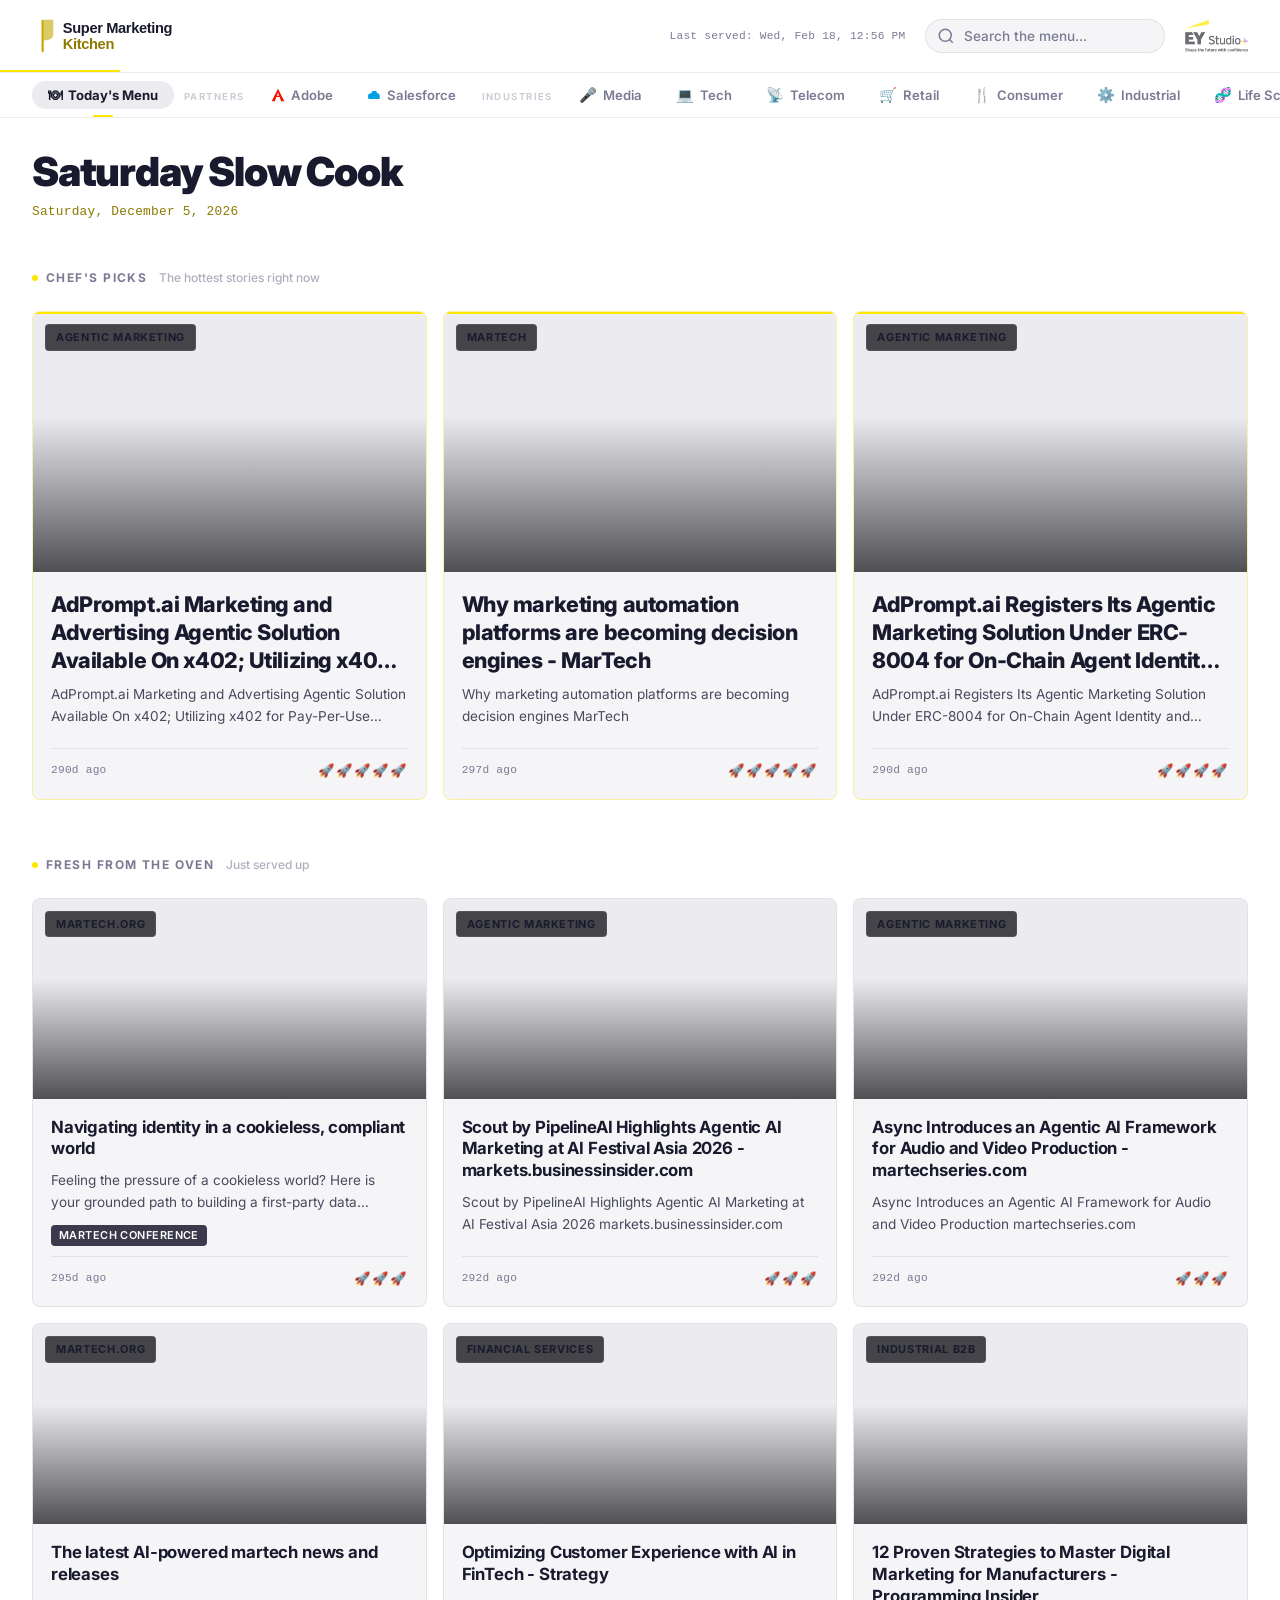
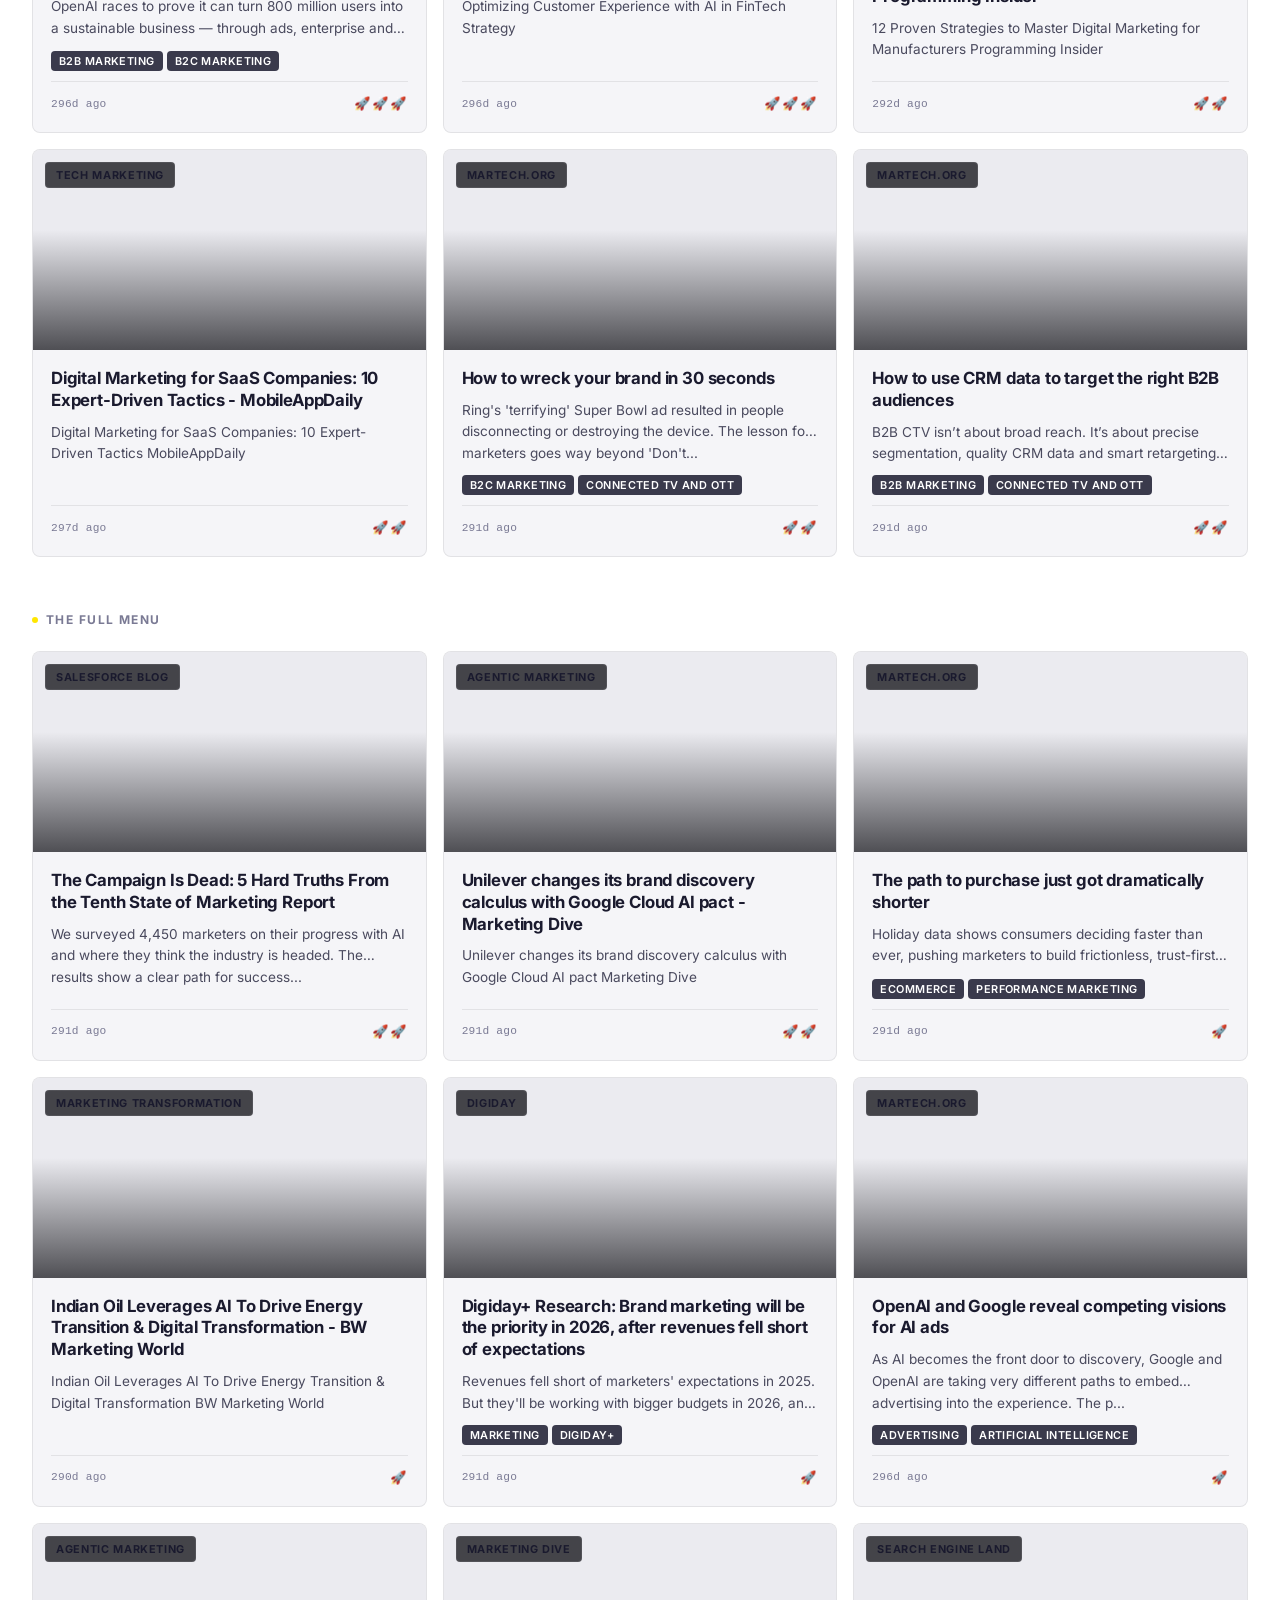
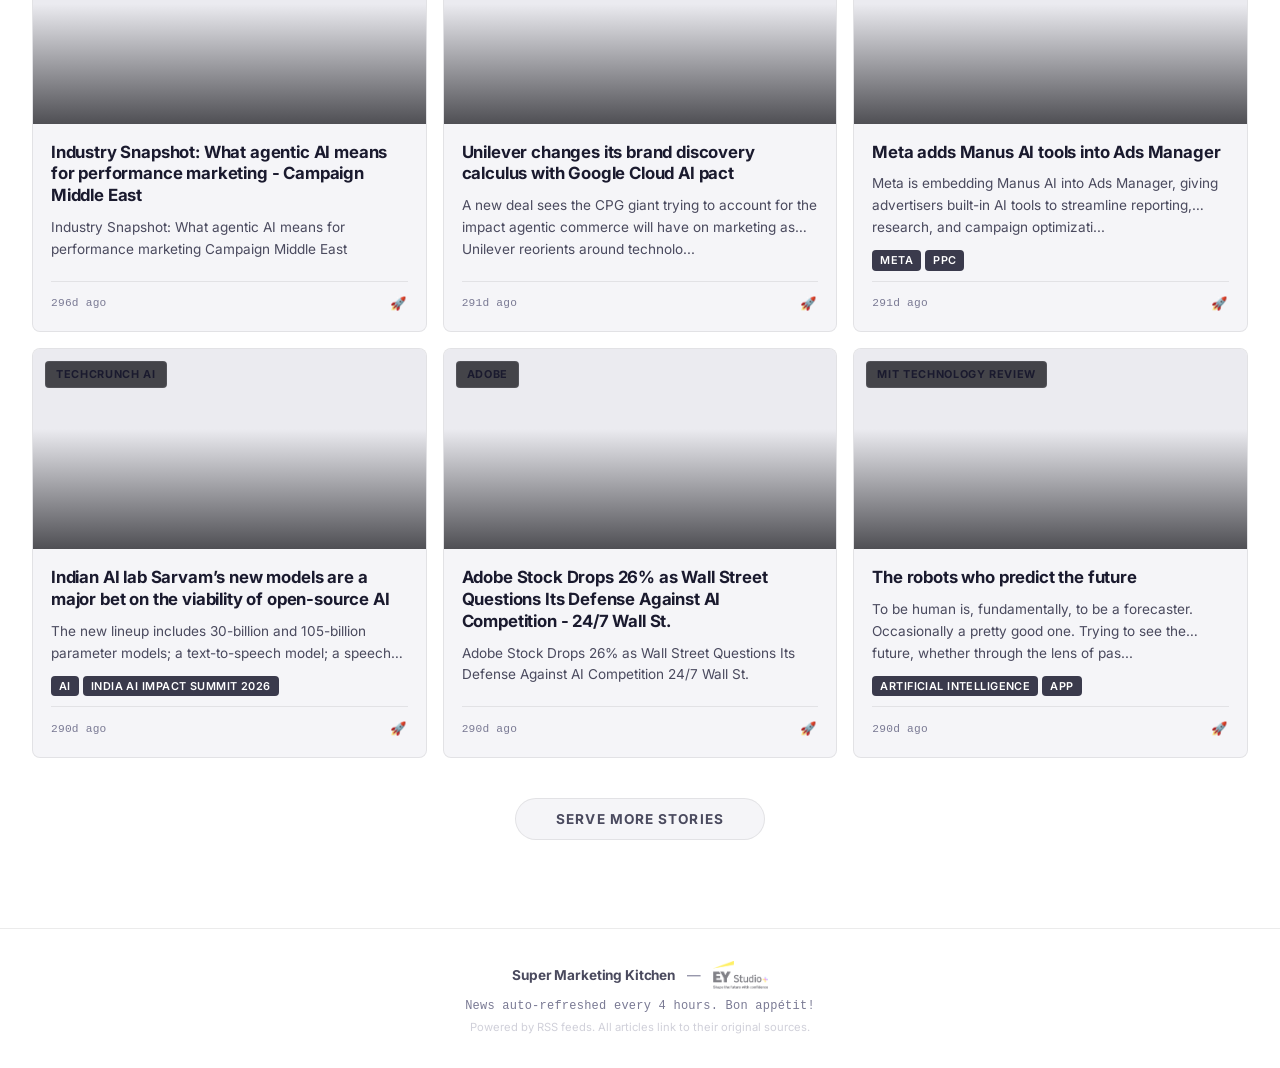
==== commit 7f5fc4a3: "White tags with dark background, add icons to tab navigation - Tags: dark slate background (#3A3A4C)" ====
--- a/index.html
+++ b/index.html
@@ -44,11 +44,11 @@
             <div class="tab-divider"><span class="divider-label">Partners</span></div>
 
             <button class="menu-tab" data-tab="adobe" role="tab" aria-selected="false">
-                <span class="tab-icon">&#127912;</span>
+                <span class="tab-icon"><svg width="14" height="14" viewBox="0 0 100 100"><path fill-rule="evenodd" d="M50 5L95 95H72L62 65H38L28 95H5L50 5ZM50 32L42 55H58L50 32Z" fill="#FA0F00"/></svg></span>
                 <span class="tab-label">Adobe</span>
             </button>
             <button class="menu-tab" data-tab="salesforce" role="tab" aria-selected="false">
-                <span class="tab-icon">&#9729;&#65039;</span>
+                <span class="tab-icon"><svg width="16" height="10" viewBox="0 0 100 65"><circle cx="28" cy="38" r="22" fill="#00A1E0"/><circle cx="52" cy="20" r="22" fill="#00A1E0"/><circle cx="74" cy="35" r="18" fill="#00A1E0"/><rect x="8" y="35" width="84" height="25" rx="3" fill="#00A1E0"/></svg></span>
                 <span class="tab-label">Salesforce</span>
             </button>
 
--- a/css/styles.css
+++ b/css/styles.css
@@ -1,20 +1,20 @@
 /* ═══════════════════════════════════════════════
-   SUPER MARKETING KITCHEN - Dark Editorial Design
+   SUPER MARKETING KITCHEN - Light Editorial Design
    EY Studio+ Marketing Transformation
    Inspired by The Pudding
    ═══════════════════════════════════════════════ */
 
 /* ─── CSS Variables ─── */
 :root {
-    /* Core Dark Palette */
-    --color-bg-primary:      #0D0D12;
-    --color-bg-elevated:     #161620;
-    --color-bg-surface:      #1E1E2A;
-    --color-bg-hover:        #252536;
+    /* Core Light Palette */
+    --color-bg-primary:      #FFFFFF;
+    --color-bg-elevated:     #F5F5F8;
+    --color-bg-surface:      #EBEBF0;
+    --color-bg-hover:        #E0E0E8;
 
     /* EY Studio+ Brand */
     --color-ey-yellow:       #FFE600;
-    --color-ey-yellow-dark:  #E6CF00;
+    --color-ey-yellow-dark:  #8C7A00;
     --color-ey-yellow-light: #FFF176;
     --color-ey-teal:         #00A3AE;
     --color-ey-magenta:      #C72C8E;
@@ -23,35 +23,35 @@
     --color-ey-green:        #2CC84D;
 
     /* Text Hierarchy */
-    --color-text-primary:    #F0F0F5;
-    --color-text-secondary:  #9898A6;
-    --color-text-tertiary:   #5C5C6E;
-    --color-text-inverse:    #0D0D12;
-
-    /* Per-tab accent colors (Pudding-inspired) */
-    --accent-main:           #FFE600;
-    --accent-adobe:          #FF2D2D;
-    --accent-salesforce:     #00A1E0;
-    --accent-media:          #A855F7;
-    --accent-tech:           #06B6D4;
-    --accent-telecom:        #F97316;
-    --accent-retail:         #EC4899;
-    --accent-consumer:       #10B981;
-    --accent-industrial:     #F59E0B;
-    --accent-lifesciences:   #8B5CF6;
-    --accent-financial:      #14B8A6;
+    --color-text-primary:    #1A1A2E;
+    --color-text-secondary:  #4A4A5E;
+    --color-text-tertiary:   #7A7A94;
+    --color-text-inverse:    #FFFFFF;
+
+    /* Per-tab accent colors */
+    --accent-main:           #C5A600;
+    --accent-adobe:          #E02020;
+    --accent-salesforce:     #0088CC;
+    --accent-media:          #9333EA;
+    --accent-tech:           #0891B2;
+    --accent-telecom:        #EA580C;
+    --accent-retail:         #DB2777;
+    --accent-consumer:       #059669;
+    --accent-industrial:     #D97706;
+    --accent-lifesciences:   #7C3AED;
+    --accent-financial:      #0D9488;
 
     /* Functional */
-    --color-tag-bg:          rgba(255, 230, 0, 0.10);
-    --color-tag-text:        #FFE600;
-    --color-border:          rgba(255, 255, 255, 0.06);
-    --color-border-hover:    rgba(255, 255, 255, 0.12);
+    --color-tag-bg:          #3A3A4C;
+    --color-tag-text:        #FFFFFF;
+    --color-border:          rgba(0, 0, 0, 0.08);
+    --color-border-hover:    rgba(0, 0, 0, 0.15);
 
     /* Shadows */
-    --shadow-card:           0 1px 3px rgba(0, 0, 0, 0.3), 0 0 0 1px rgba(255,255,255,0.03);
-    --shadow-card-hover:     0 16px 48px rgba(0, 0, 0, 0.4), 0 0 0 1px rgba(255,230,0,0.08);
-    --shadow-header:         0 1px 0 rgba(255, 255, 255, 0.04);
-    --shadow-glow-yellow:    0 0 30px rgba(255, 230, 0, 0.15);
+    --shadow-card:           0 1px 3px rgba(0, 0, 0, 0.06), 0 0 0 1px rgba(0,0,0,0.03);
+    --shadow-card-hover:     0 12px 32px rgba(0, 0, 0, 0.10), 0 0 0 1px rgba(0,0,0,0.06);
+    --shadow-header:         0 1px 0 rgba(0, 0, 0, 0.06);
+    --shadow-glow-yellow:    0 0 24px rgba(255, 230, 0, 0.3);
 
     /* Radii */
     --radius-card:           8px;
@@ -110,7 +110,7 @@
 }
 
 a {
-    color: var(--color-ey-yellow);
+    color: var(--color-ey-teal);
     text-decoration: none;
 }
 
@@ -176,13 +176,12 @@
 .ey-logo-img {
     height: 32px;
     width: auto;
-    filter: brightness(0) invert(1);
     opacity: 0.7;
     transition: opacity var(--duration-fast) ease;
 }
 
 .ey-logo-img:hover {
-    opacity: 0.9;
+    opacity: 1;
 }
 
 .header-right {
@@ -242,7 +241,7 @@
 
 .search-box input:focus {
     border-color: var(--color-ey-yellow);
-    box-shadow: 0 0 0 3px rgba(255, 230, 0, 0.1);
+    box-shadow: 0 0 0 3px rgba(255, 230, 0, 0.2);
     width: 320px;
 }
 
@@ -280,7 +279,7 @@
 .menu-tab {
     display: flex;
     align-items: center;
-    gap: 0;
+    gap: 6px;
     padding: 6px 16px;
     border: none;
     background: transparent;
@@ -297,7 +296,17 @@
 }
 
 .tab-icon {
-    display: none;
+    display: inline-flex;
+    align-items: center;
+    justify-content: center;
+    font-size: 0.9rem;
+    flex-shrink: 0;
+    line-height: 1;
+}
+
+.tab-icon svg {
+    width: 14px;
+    height: auto;
 }
 
 .menu-tab:hover {
@@ -456,7 +465,7 @@
 
 /* ─── Featured Card ─── */
 .recipe-card--featured {
-    border: 1px solid rgba(255, 230, 0, 0.15);
+    border: 1px solid rgba(255, 230, 0, 0.35);
 }
 
 .recipe-card--featured .card-image {
@@ -517,7 +526,7 @@
     font-family: var(--font-display);
     font-size: 2.5rem;
     font-weight: 900;
-    color: rgba(255, 255, 255, 0.08);
+    color: rgba(0, 0, 0, 0.05);
     text-transform: uppercase;
     z-index: 1;
 }
@@ -616,7 +625,7 @@
     font-weight: 600;
     letter-spacing: 0.04em;
     text-transform: uppercase;
-    border: 1px solid rgba(255, 230, 0, 0.08);
+    border: none;
 }
 
 /* ─── Card Stagger Animation ─── */
@@ -719,7 +728,7 @@
     font-family: var(--font-display);
     font-size: 1.4rem;
     font-weight: 800;
-    color: var(--color-ey-yellow);
+    color: var(--color-ey-yellow-dark);
     margin-bottom: 8px;
 }
 
@@ -817,13 +826,13 @@
 }
 
 .clear-search-btn:hover {
-    border-color: var(--color-ey-yellow);
-    color: var(--color-ey-yellow);
+    border-color: var(--color-ey-yellow-dark);
+    color: var(--color-ey-yellow-dark);
 }
 
 /* Highlight matched text */
 mark {
-    background: rgba(255, 230, 0, 0.2);
+    background: rgba(255, 230, 0, 0.4);
     color: var(--color-text-primary);
     padding: 1px 2px;
     border-radius: 2px;
@@ -864,27 +873,26 @@
 }
 
 .footer-divider {
-    color: var(--color-ey-yellow);
+    color: var(--color-text-tertiary);
     font-size: 0.85rem;
 }
 
 .footer-ey {
     font-size: 0.85rem;
     font-weight: 600;
-    color: var(--color-ey-yellow);
+    color: var(--color-ey-yellow-dark);
 }
 
 .footer-ey-logo {
     height: 28px;
     width: auto;
-    filter: brightness(0) invert(1);
-    opacity: 0.5;
+    opacity: 0.6;
     vertical-align: middle;
     transition: opacity var(--duration-fast) ease;
 }
 
 .footer-ey-logo:hover {
-    opacity: 0.8;
+    opacity: 1;
 }
 
 .footer-meta {
@@ -934,6 +942,6 @@
 .daily-hero-date {
     font-family: var(--font-mono);
     font-size: 0.8rem;
-    color: var(--color-ey-yellow);
+    color: var(--color-ey-yellow-dark);
     letter-spacing: 0.02em;
 }
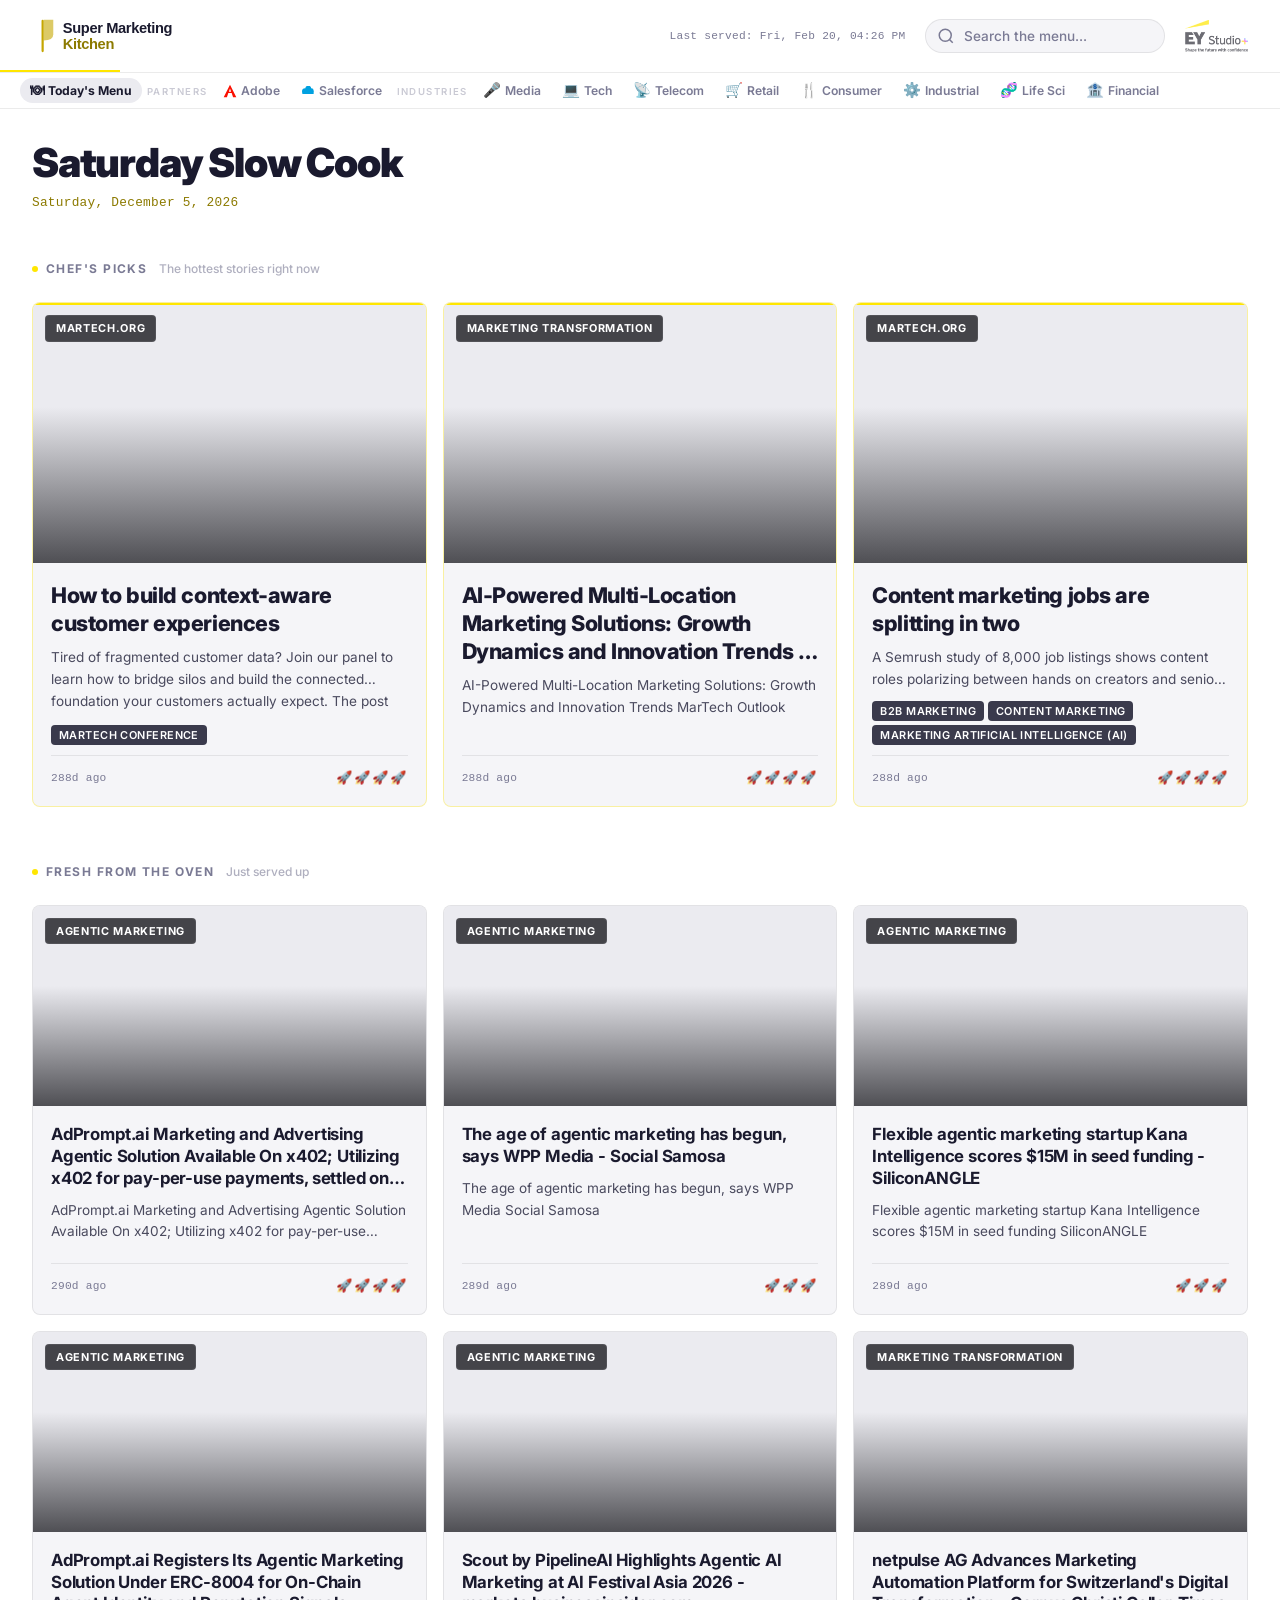
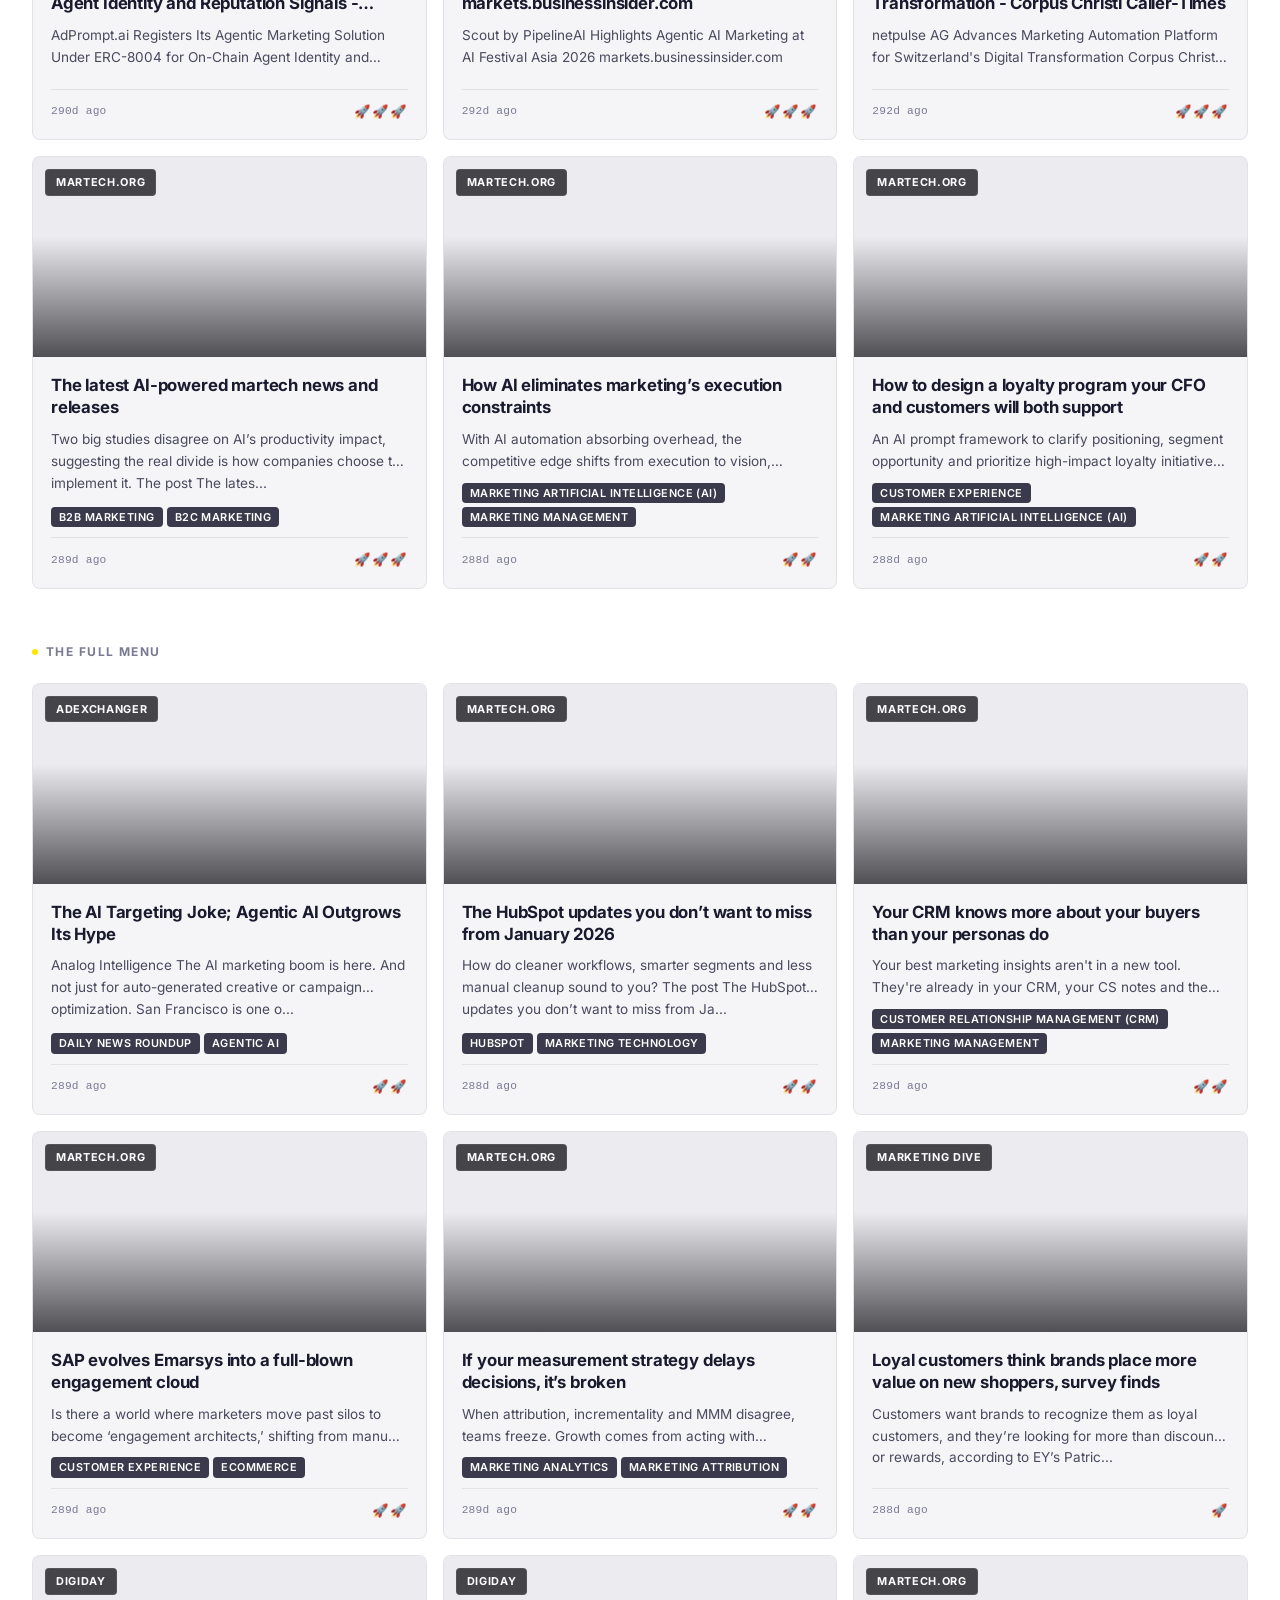
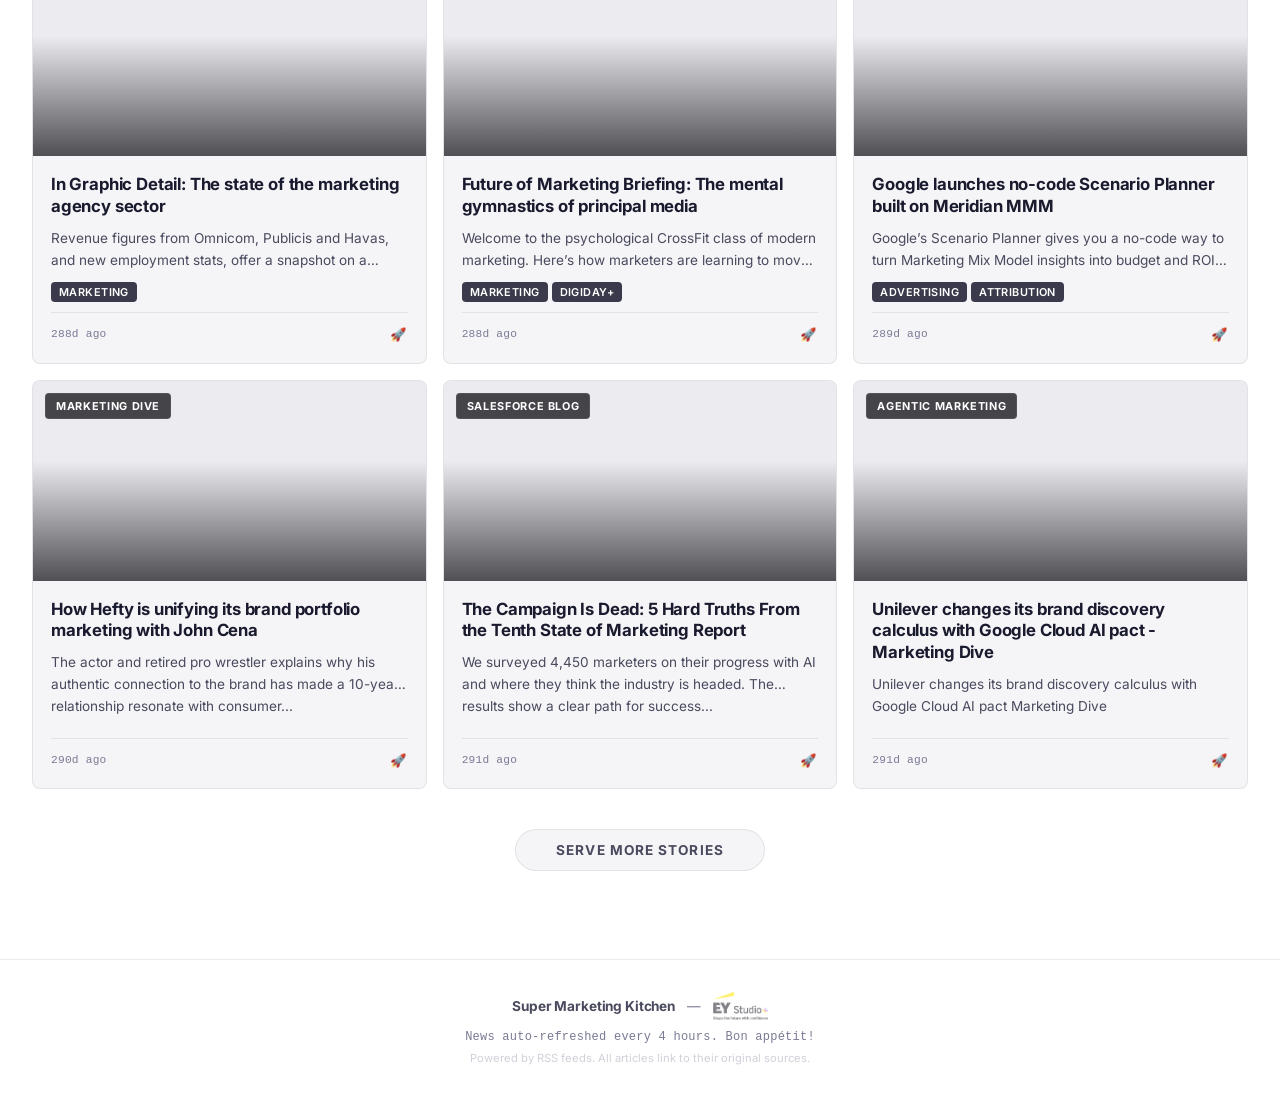
==== commit 240f44b6: "Compact nav, white source badge, US-centric feeds - Nav: reduce tab padding/font-size, shorten 'Life" ====
--- a/index.html
+++ b/index.html
@@ -80,11 +80,11 @@
             </button>
             <button class="menu-tab" data-tab="lifesciences" role="tab" aria-selected="false">
                 <span class="tab-icon">&#129516;</span>
-                <span class="tab-label">Life Sciences</span>
+                <span class="tab-label">Life Sci</span>
             </button>
             <button class="menu-tab" data-tab="financial" role="tab" aria-selected="false">
                 <span class="tab-icon">&#127974;</span>
-                <span class="tab-label">Financial Services</span>
+                <span class="tab-label">Financial</span>
             </button>
         </div>
     </nav>
--- a/css/styles.css
+++ b/css/styles.css
@@ -265,8 +265,8 @@
     margin: 0 auto;
     display: flex;
     align-items: center;
-    gap: 2px;
-    padding: 8px 32px;
+    gap: 1px;
+    padding: 5px 20px;
     overflow-x: auto;
     -webkit-overflow-scrolling: touch;
     scrollbar-width: none;
@@ -279,12 +279,12 @@
 .menu-tab {
     display: flex;
     align-items: center;
-    gap: 6px;
-    padding: 6px 16px;
+    gap: 4px;
+    padding: 5px 10px;
     border: none;
     background: transparent;
     font-family: var(--font-body);
-    font-size: 0.82rem;
+    font-size: 0.76rem;
     font-weight: 600;
     color: var(--color-text-tertiary);
     cursor: pointer;
@@ -333,7 +333,7 @@
 }
 
 .tab-divider {
-    padding: 0 8px;
+    padding: 0 4px;
     flex-shrink: 0;
 }
 
@@ -539,7 +539,7 @@
     background: rgba(13, 13, 18, 0.75);
     backdrop-filter: blur(12px);
     -webkit-backdrop-filter: blur(12px);
-    color: var(--color-text-primary);
+    color: #FFFFFF;
     padding: 4px 10px;
     border-radius: var(--radius-tag);
     font-size: 0.68rem;
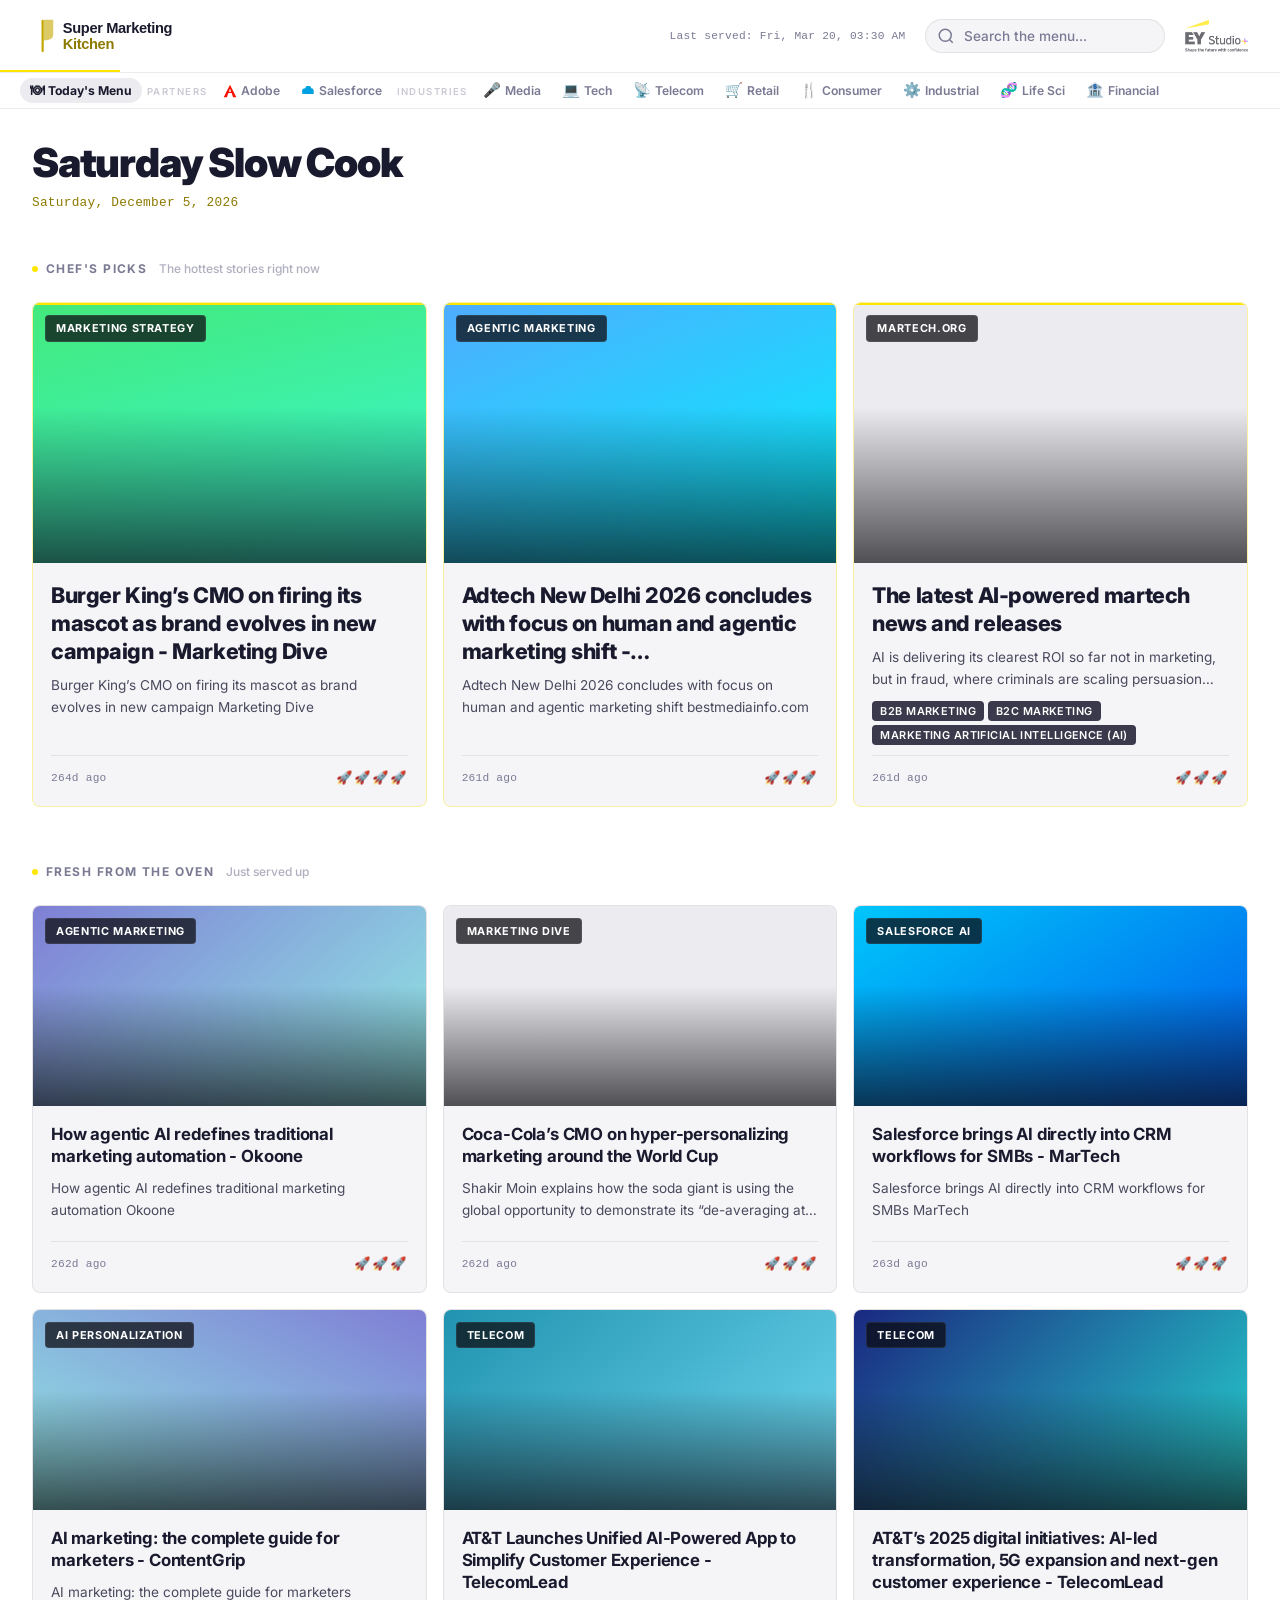
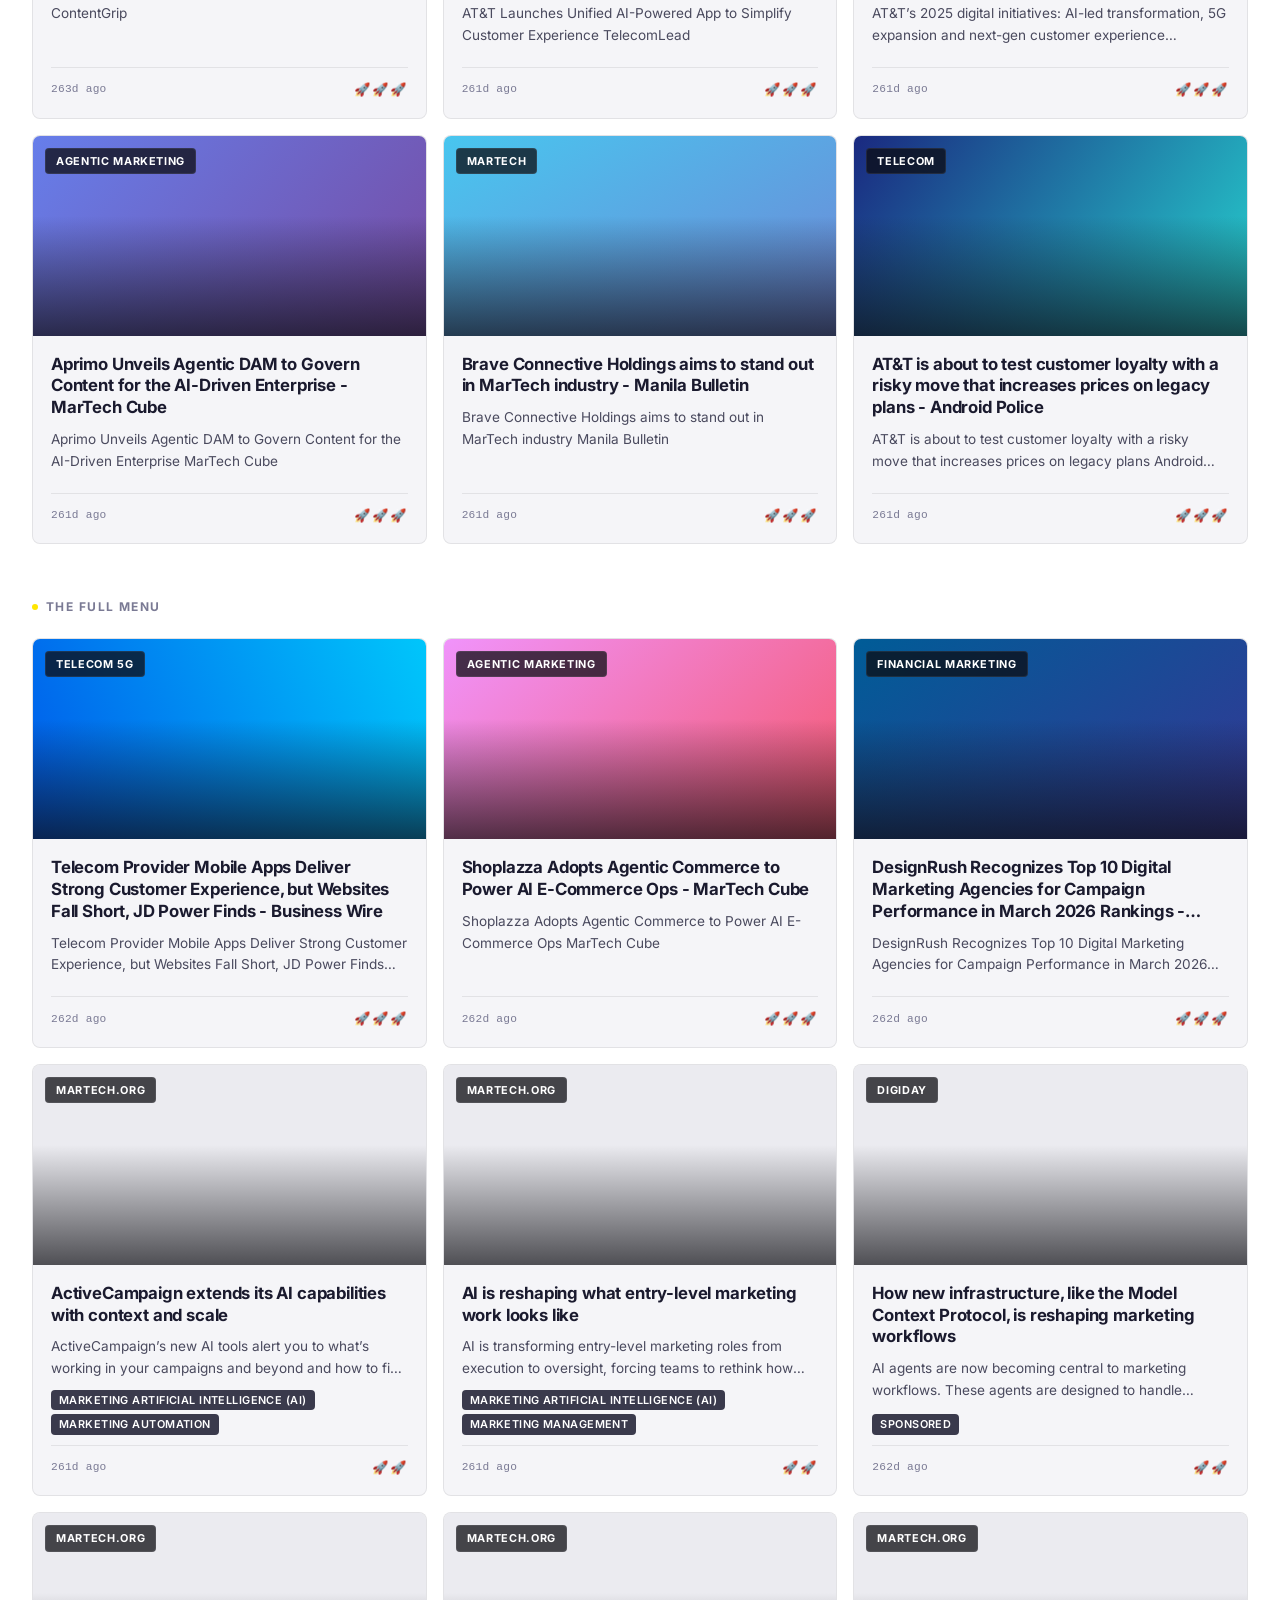
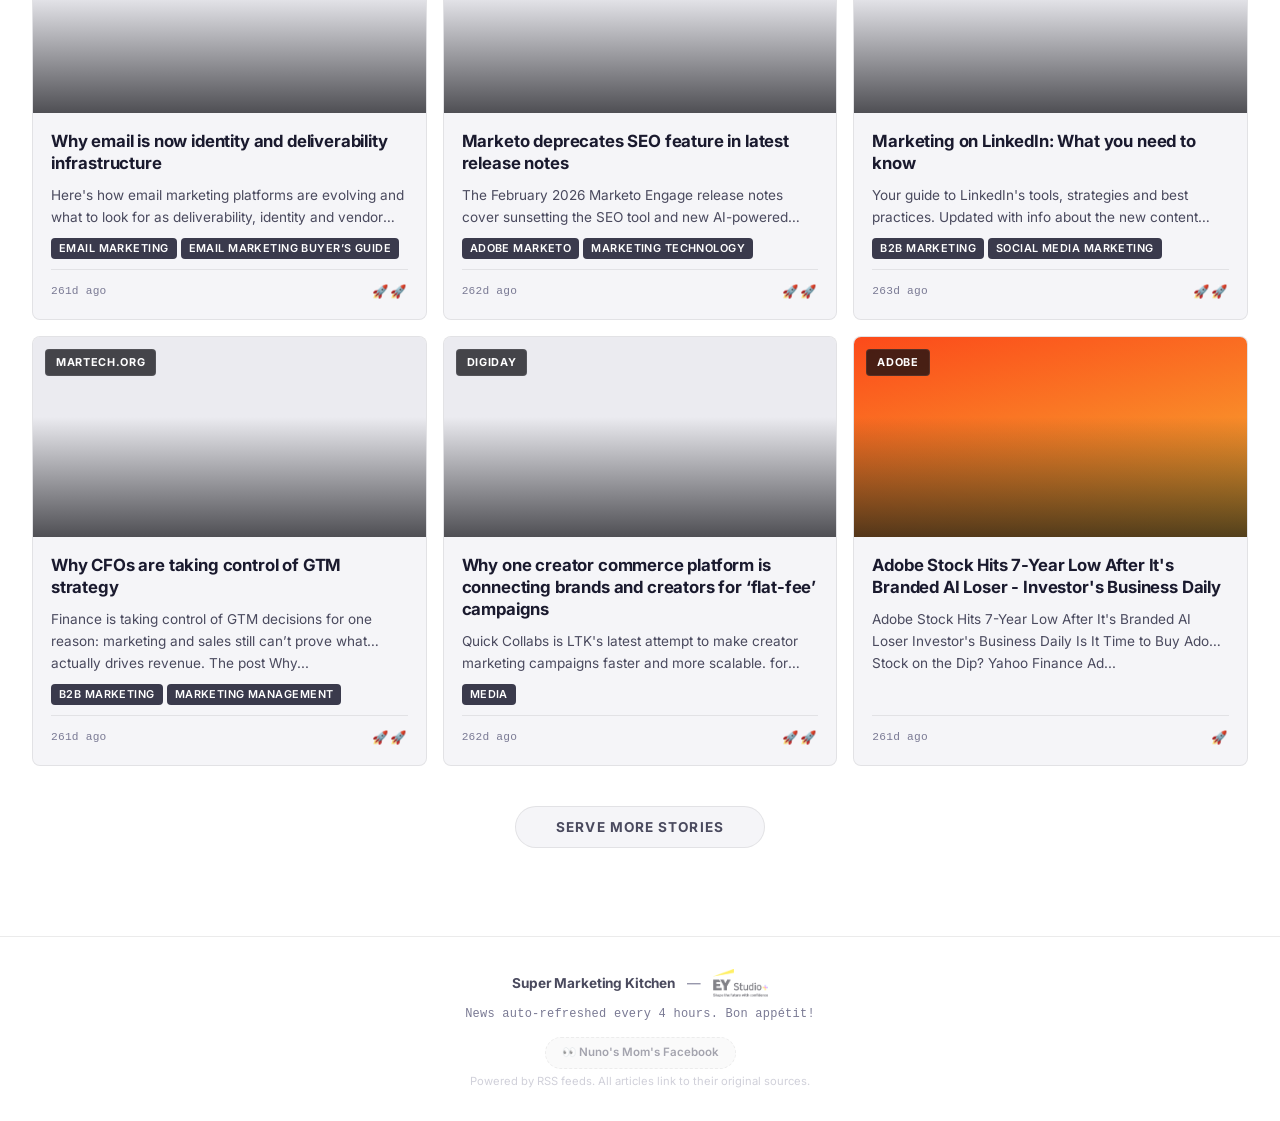
==== commit b6ba7e6a: "Add easter egg: Nuno's Mom's Facebook button - Shows in footer ~20% of page loads (random) - Subtle " ====
--- a/index.html
+++ b/index.html
@@ -127,6 +127,7 @@
                 <img src="assets/images/ey-studio-logo.png" alt="EY Studio+" class="footer-ey-logo">
             </div>
             <p class="footer-meta">News auto-refreshed every 4 hours. Bon app&eacute;tit!</p>
+            <a href="blocked.html" id="easterEgg" class="easter-egg-btn" style="display:none;">&#128064; Nuno's Mom's Facebook</a>
             <p class="footer-disclaimer">Powered by RSS feeds. All articles link to their original sources.</p>
         </div>
     </footer>
--- a/css/styles.css
+++ b/css/styles.css
@@ -907,6 +907,26 @@
     opacity: 0.35;
 }
 
+.easter-egg-btn {
+    display: inline-block;
+    margin: 10px 0 4px;
+    padding: 6px 16px;
+    font-size: 0.72rem;
+    font-weight: 600;
+    color: var(--color-text-secondary);
+    background: rgba(0, 0, 0, 0.04);
+    border: 1px dashed rgba(0, 0, 0, 0.12);
+    border-radius: 20px;
+    text-decoration: none;
+    opacity: 0.5;
+    transition: opacity 0.3s, background 0.3s;
+    cursor: pointer;
+}
+.easter-egg-btn:hover {
+    opacity: 1;
+    background: rgba(0, 0, 0, 0.08);
+}
+
 /* ═══════════════════════════════════════════════
    UTILITY CLASSES
    ═══════════════════════════════════════════════ */
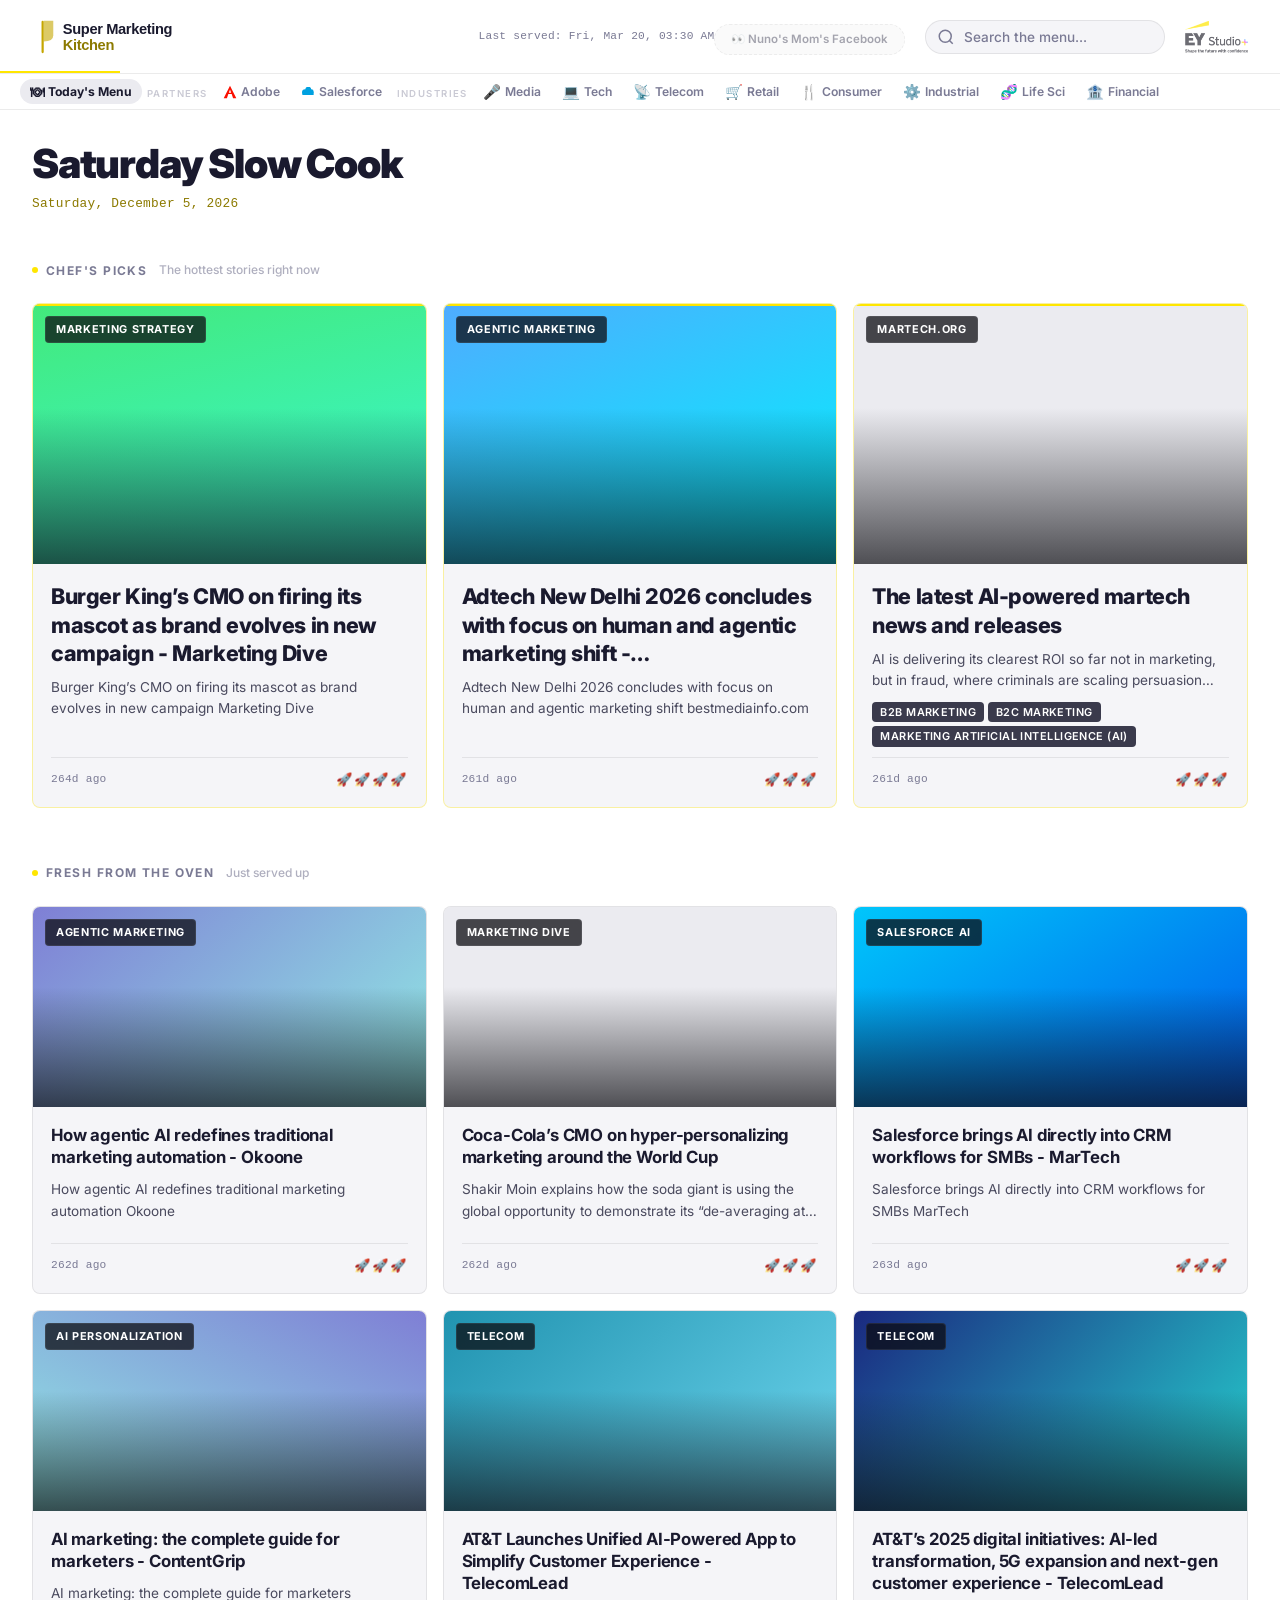
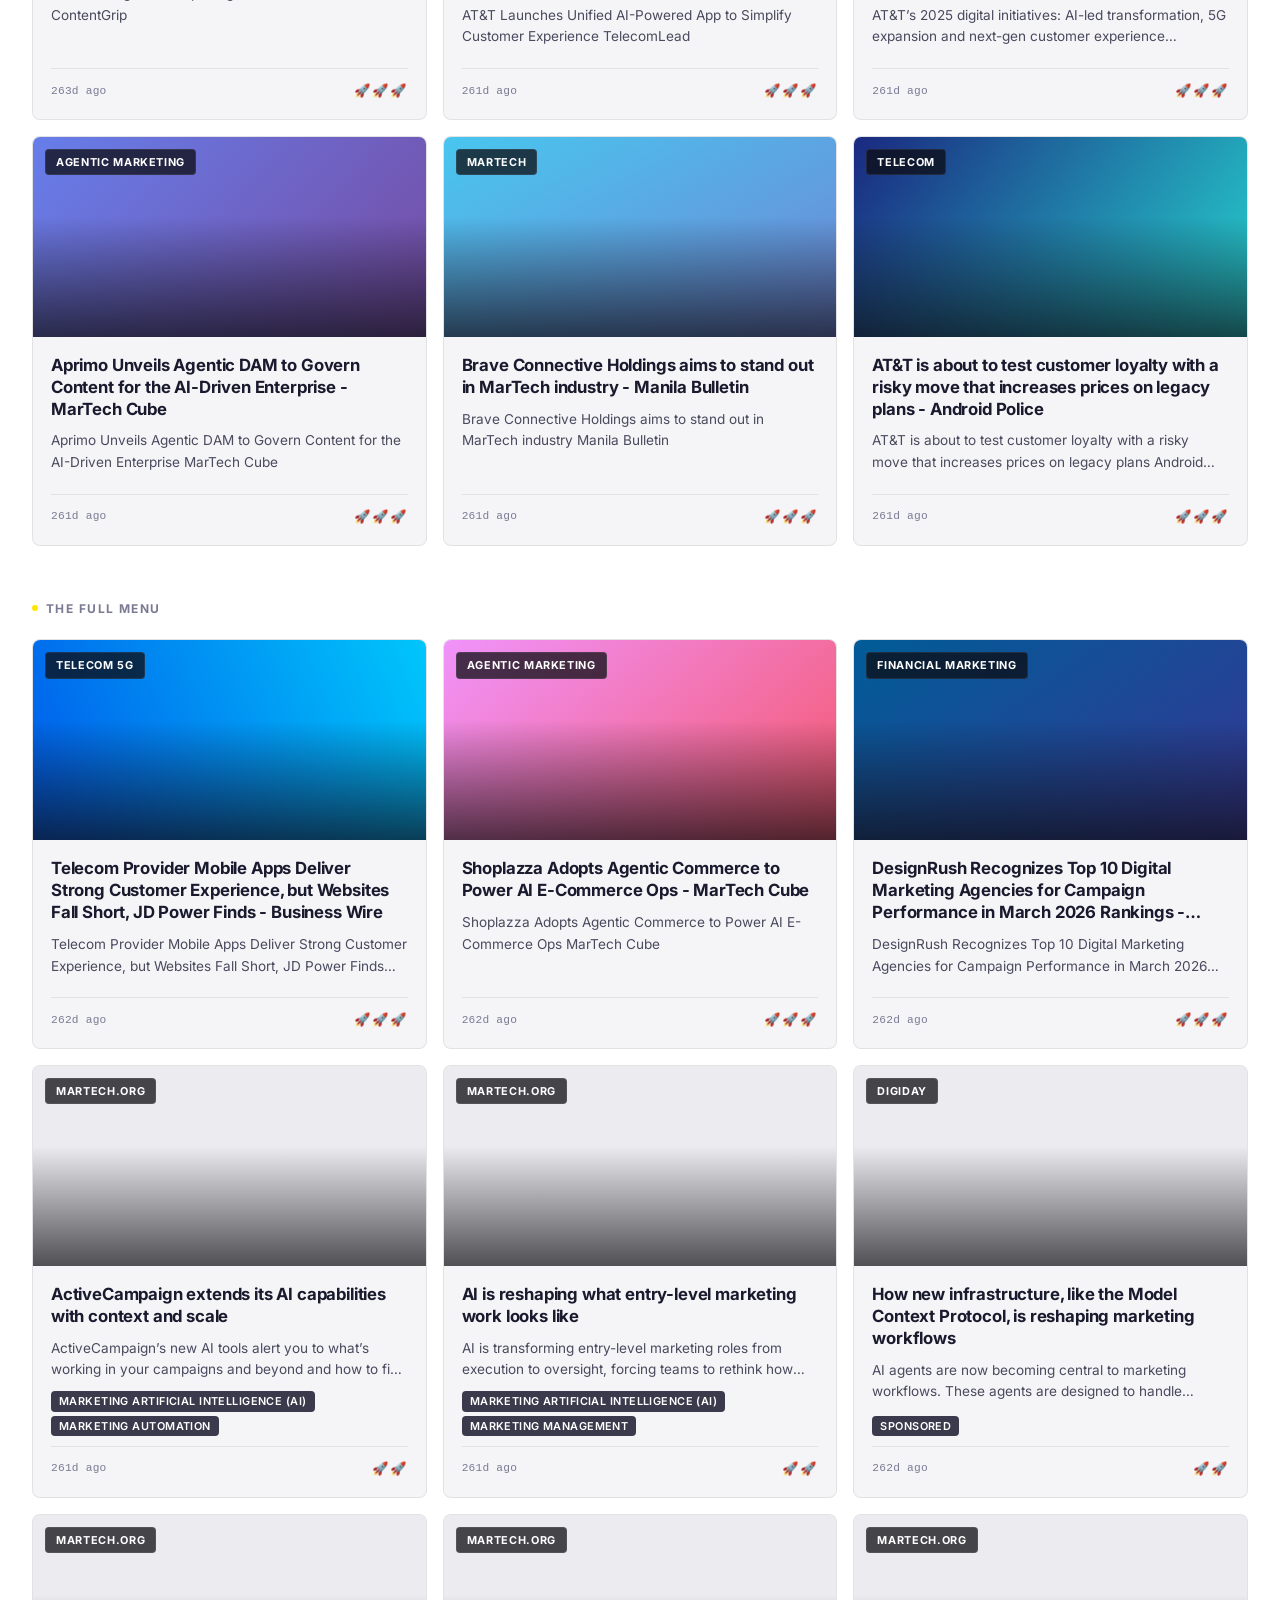
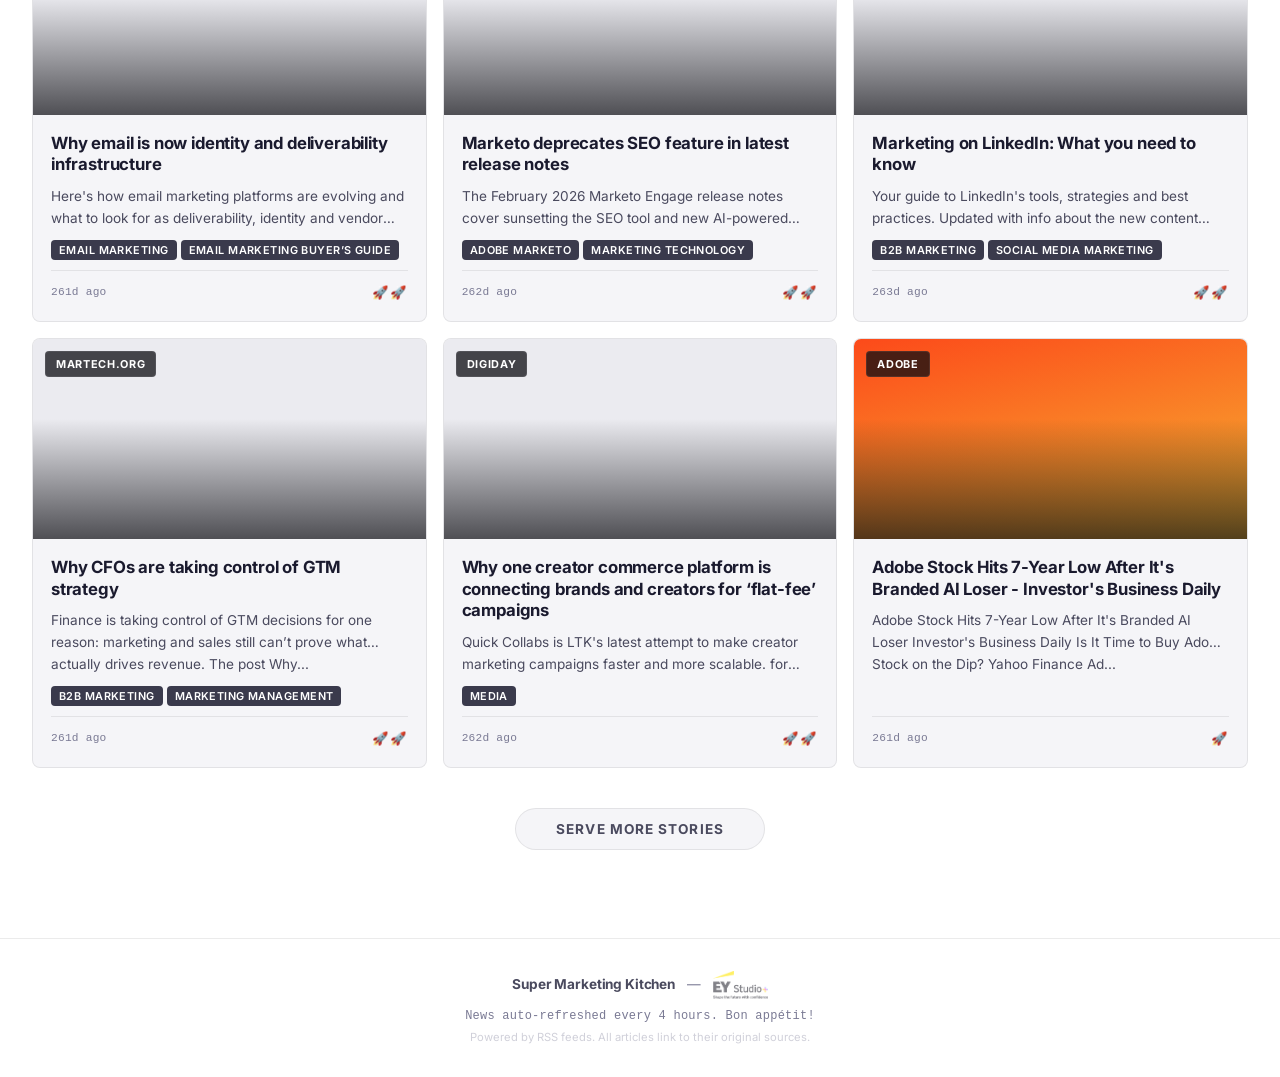
==== commit b1ba804b: "Move easter egg button from footer to header Co-Authored-By: Claude Opus 4.6 (1M context) <noreply@a" ====
--- a/index.html
+++ b/index.html
@@ -23,6 +23,7 @@
             <div class="header-right">
                 <div class="header-meta">
                     <span class="last-updated" id="lastUpdated">Last served: &mdash;</span>
+                    <a href="blocked.html" id="easterEgg" class="easter-egg-btn" style="display:none;">&#128064; Nuno's Mom's Facebook</a>
                 </div>
                 <div class="search-box">
                     <svg class="search-icon" viewBox="0 0 24 24" width="18" height="18" fill="none" stroke="currentColor" stroke-width="2"><circle cx="11" cy="11" r="8"/><line x1="21" y1="21" x2="16.65" y2="16.65"/></svg>
@@ -127,7 +128,6 @@
                 <img src="assets/images/ey-studio-logo.png" alt="EY Studio+" class="footer-ey-logo">
             </div>
             <p class="footer-meta">News auto-refreshed every 4 hours. Bon app&eacute;tit!</p>
-            <a href="blocked.html" id="easterEgg" class="easter-egg-btn" style="display:none;">&#128064; Nuno's Mom's Facebook</a>
             <p class="footer-disclaimer">Powered by RSS feeds. All articles link to their original sources.</p>
         </div>
     </footer>
